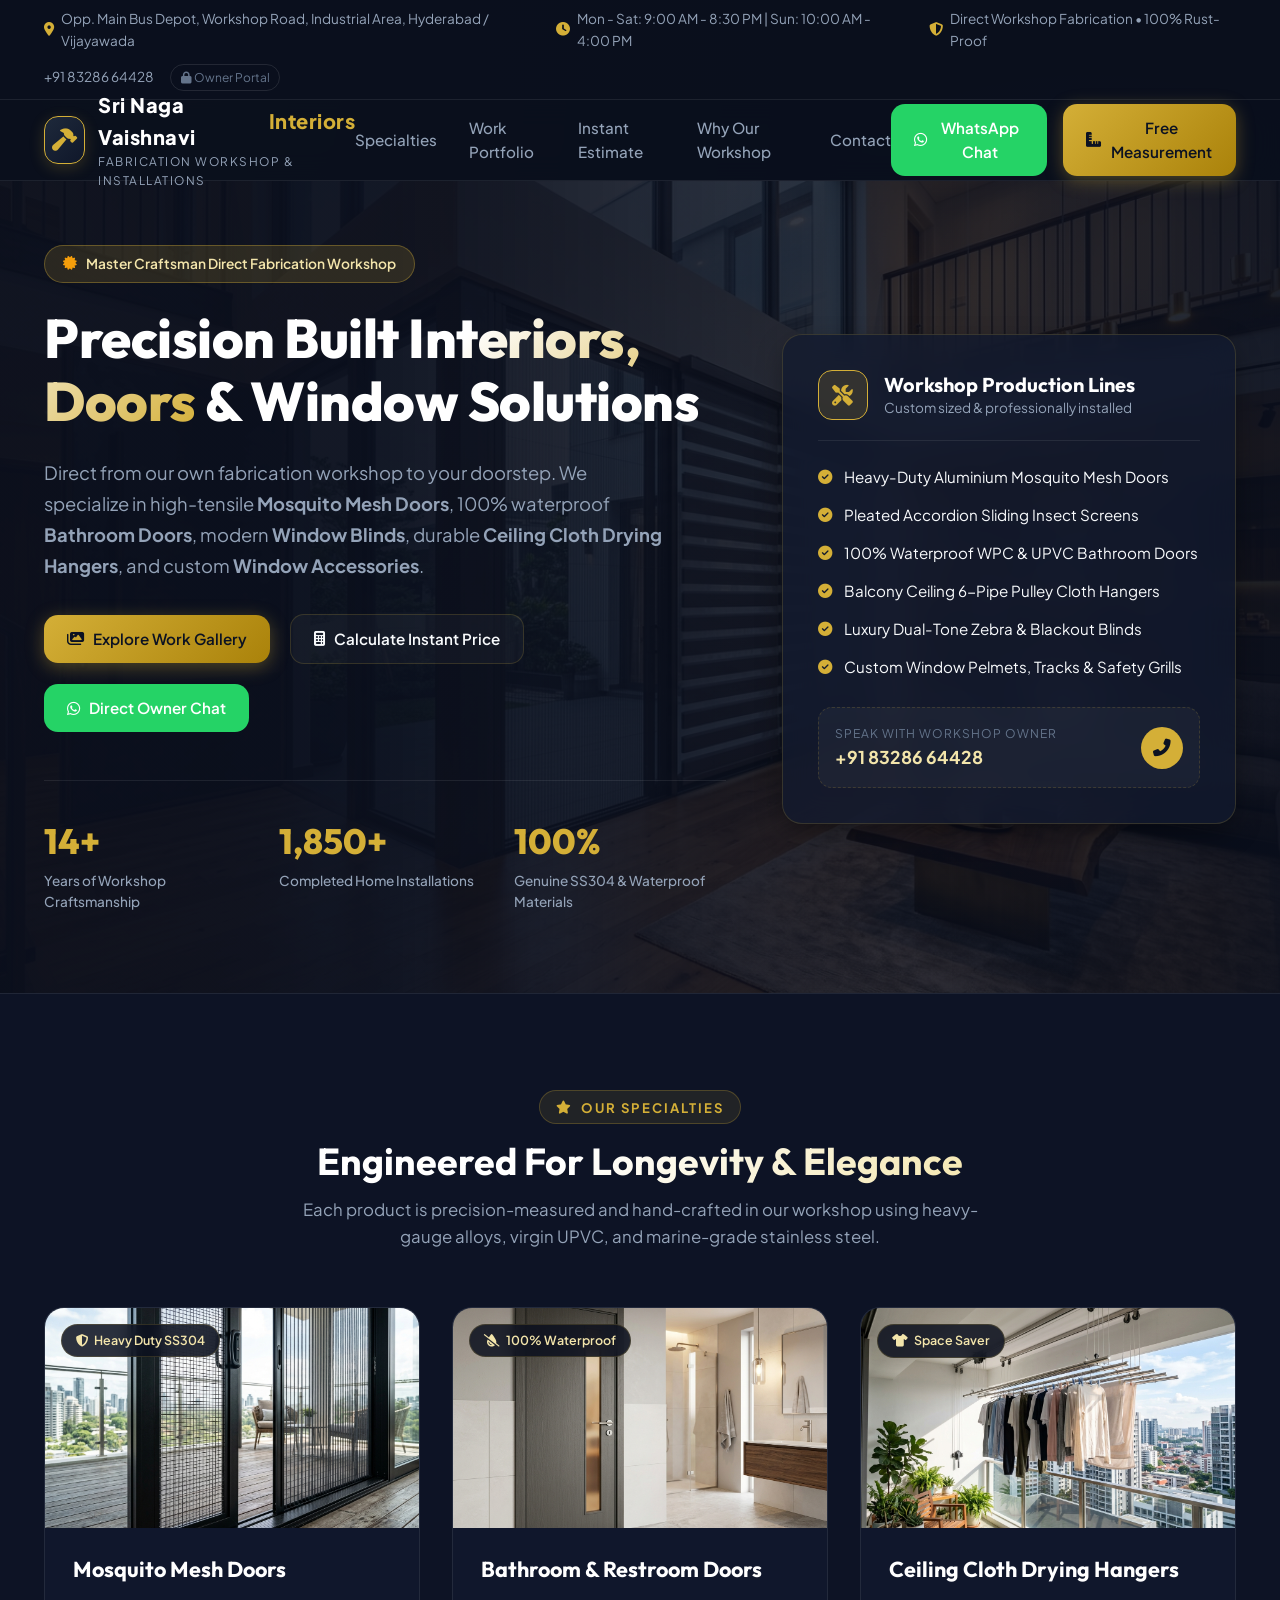
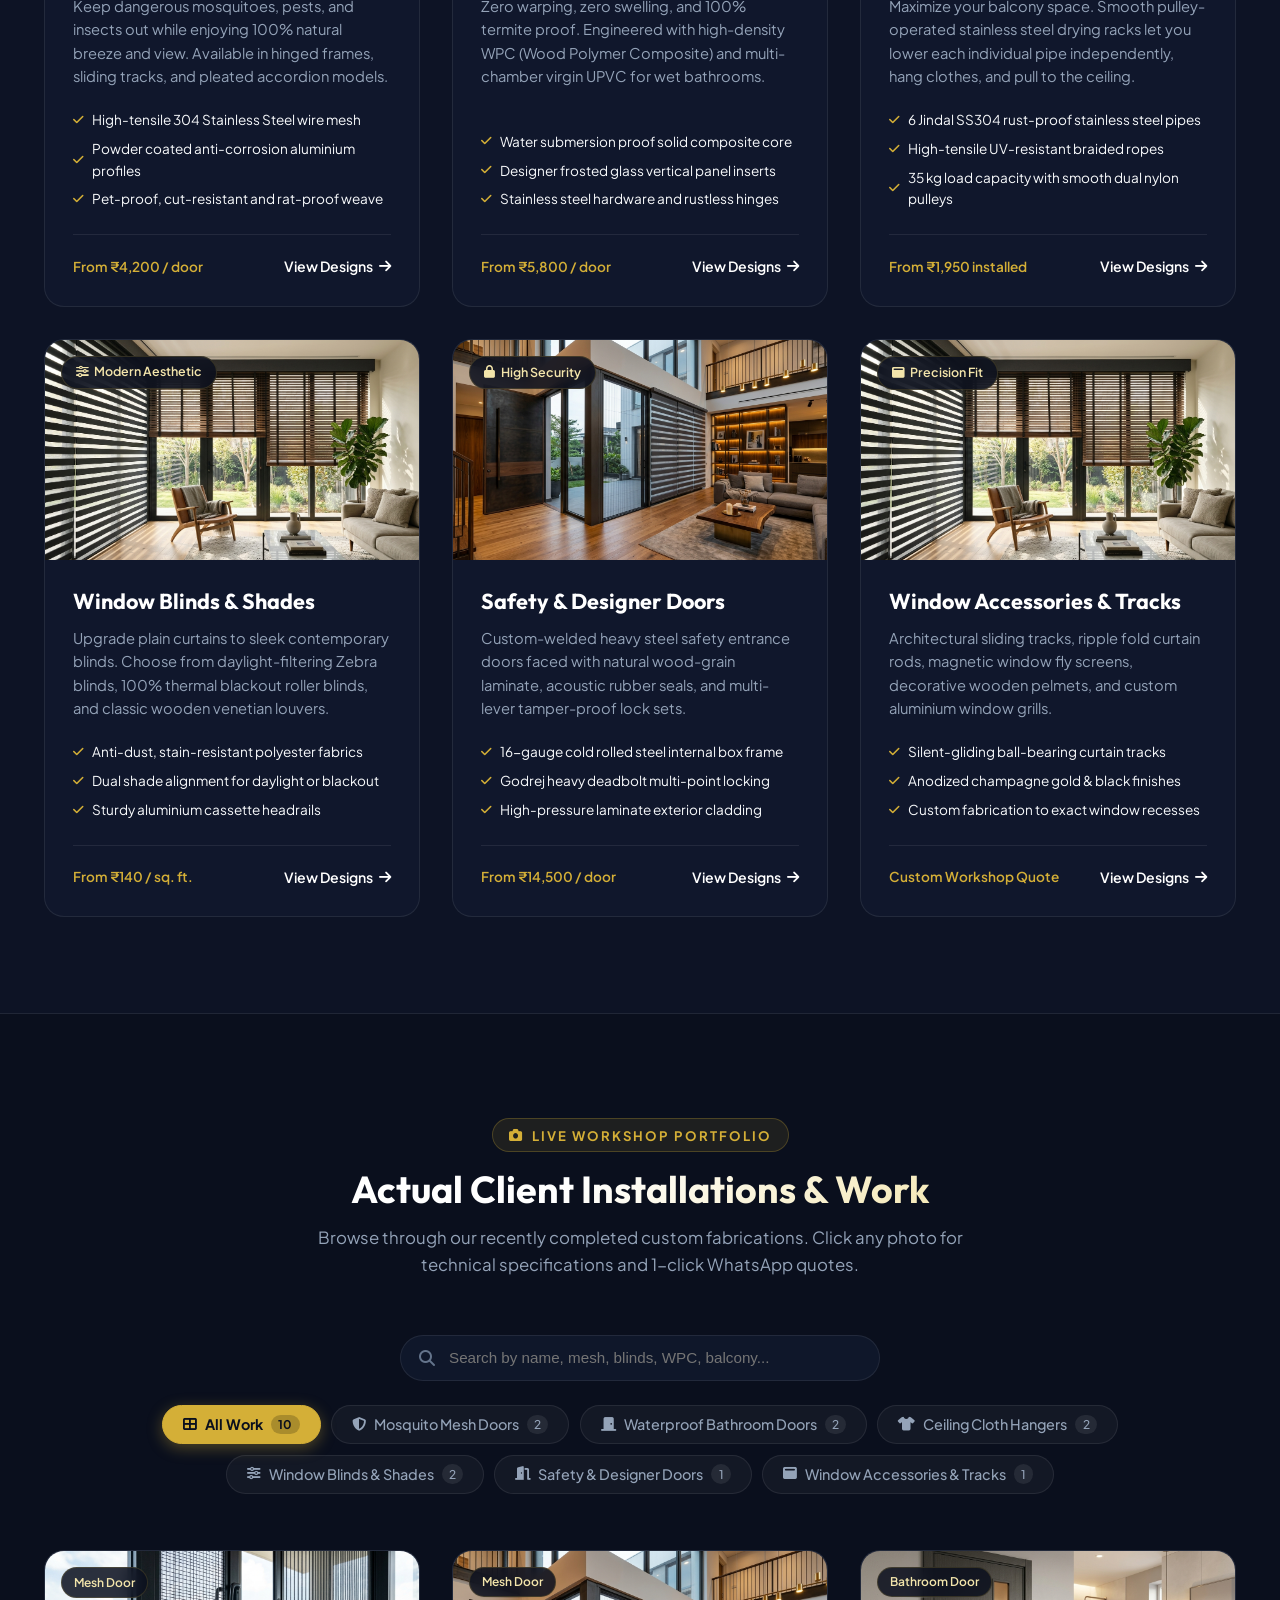
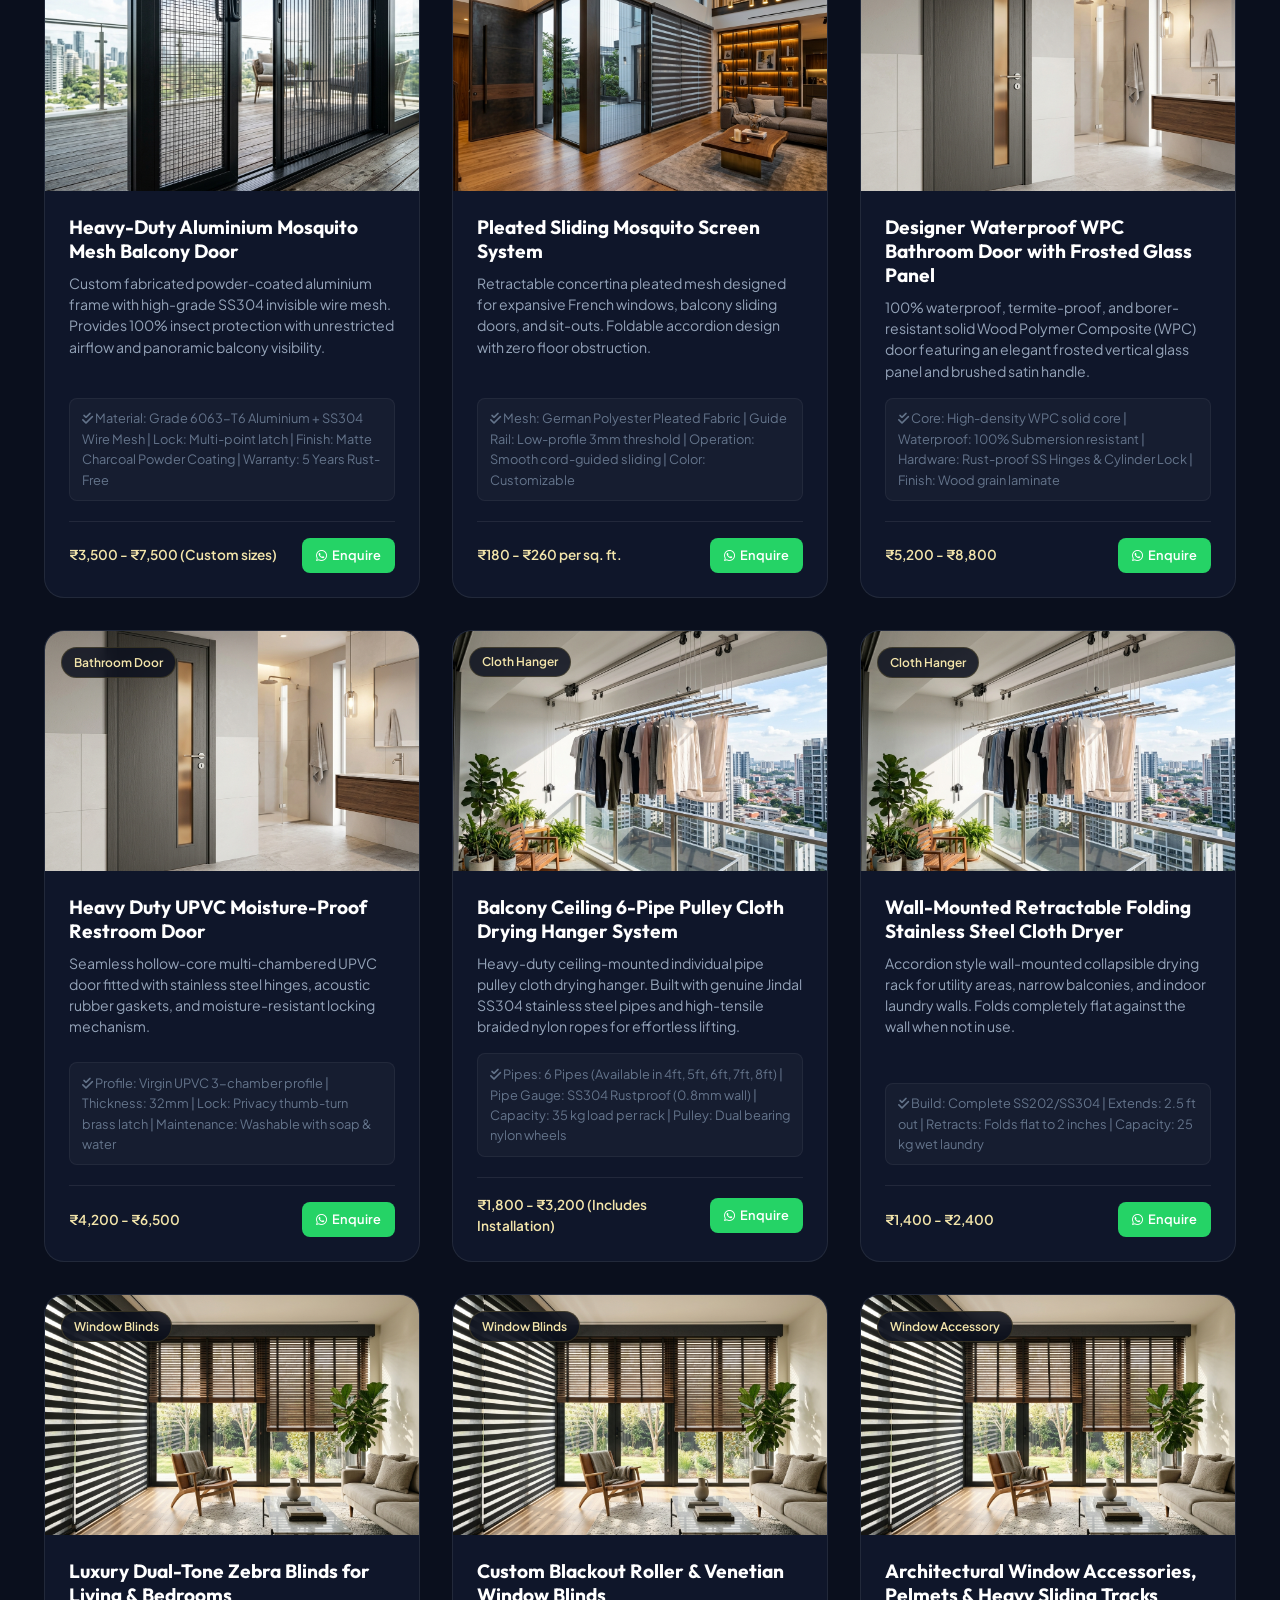
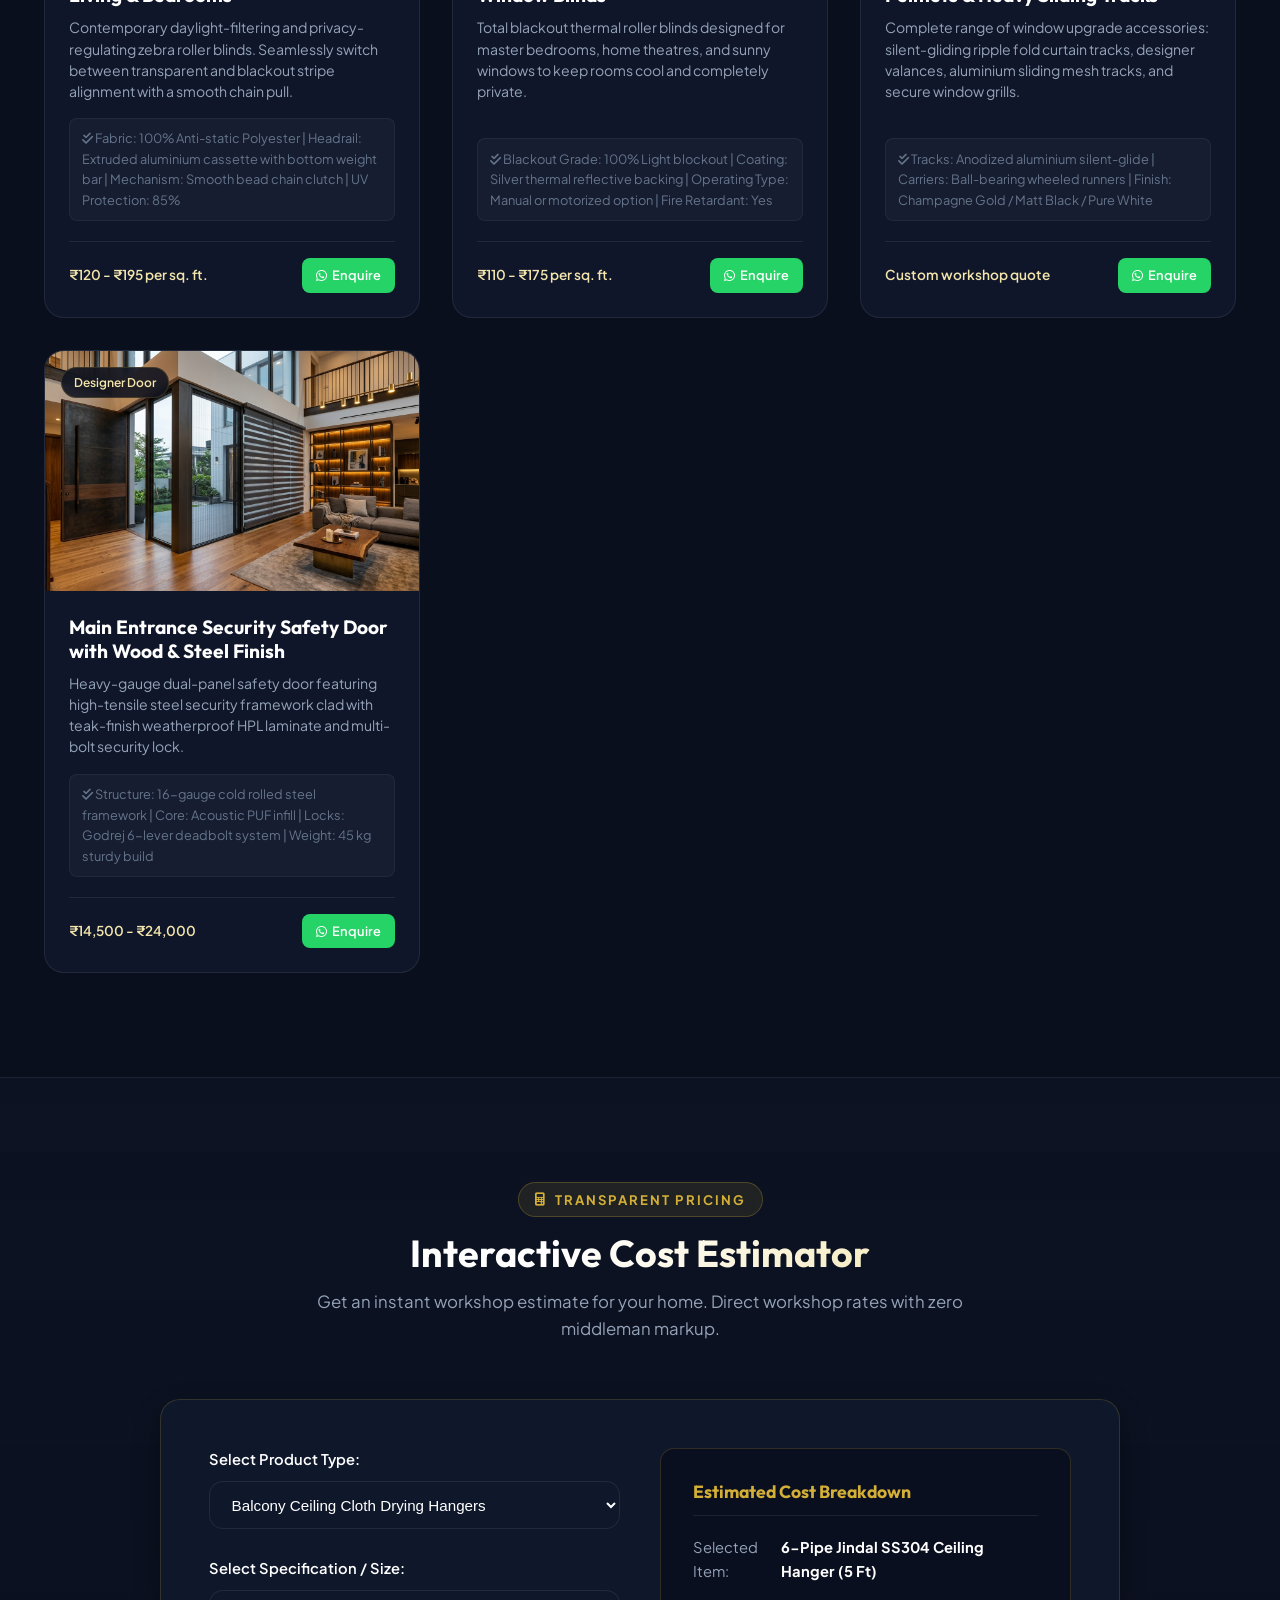
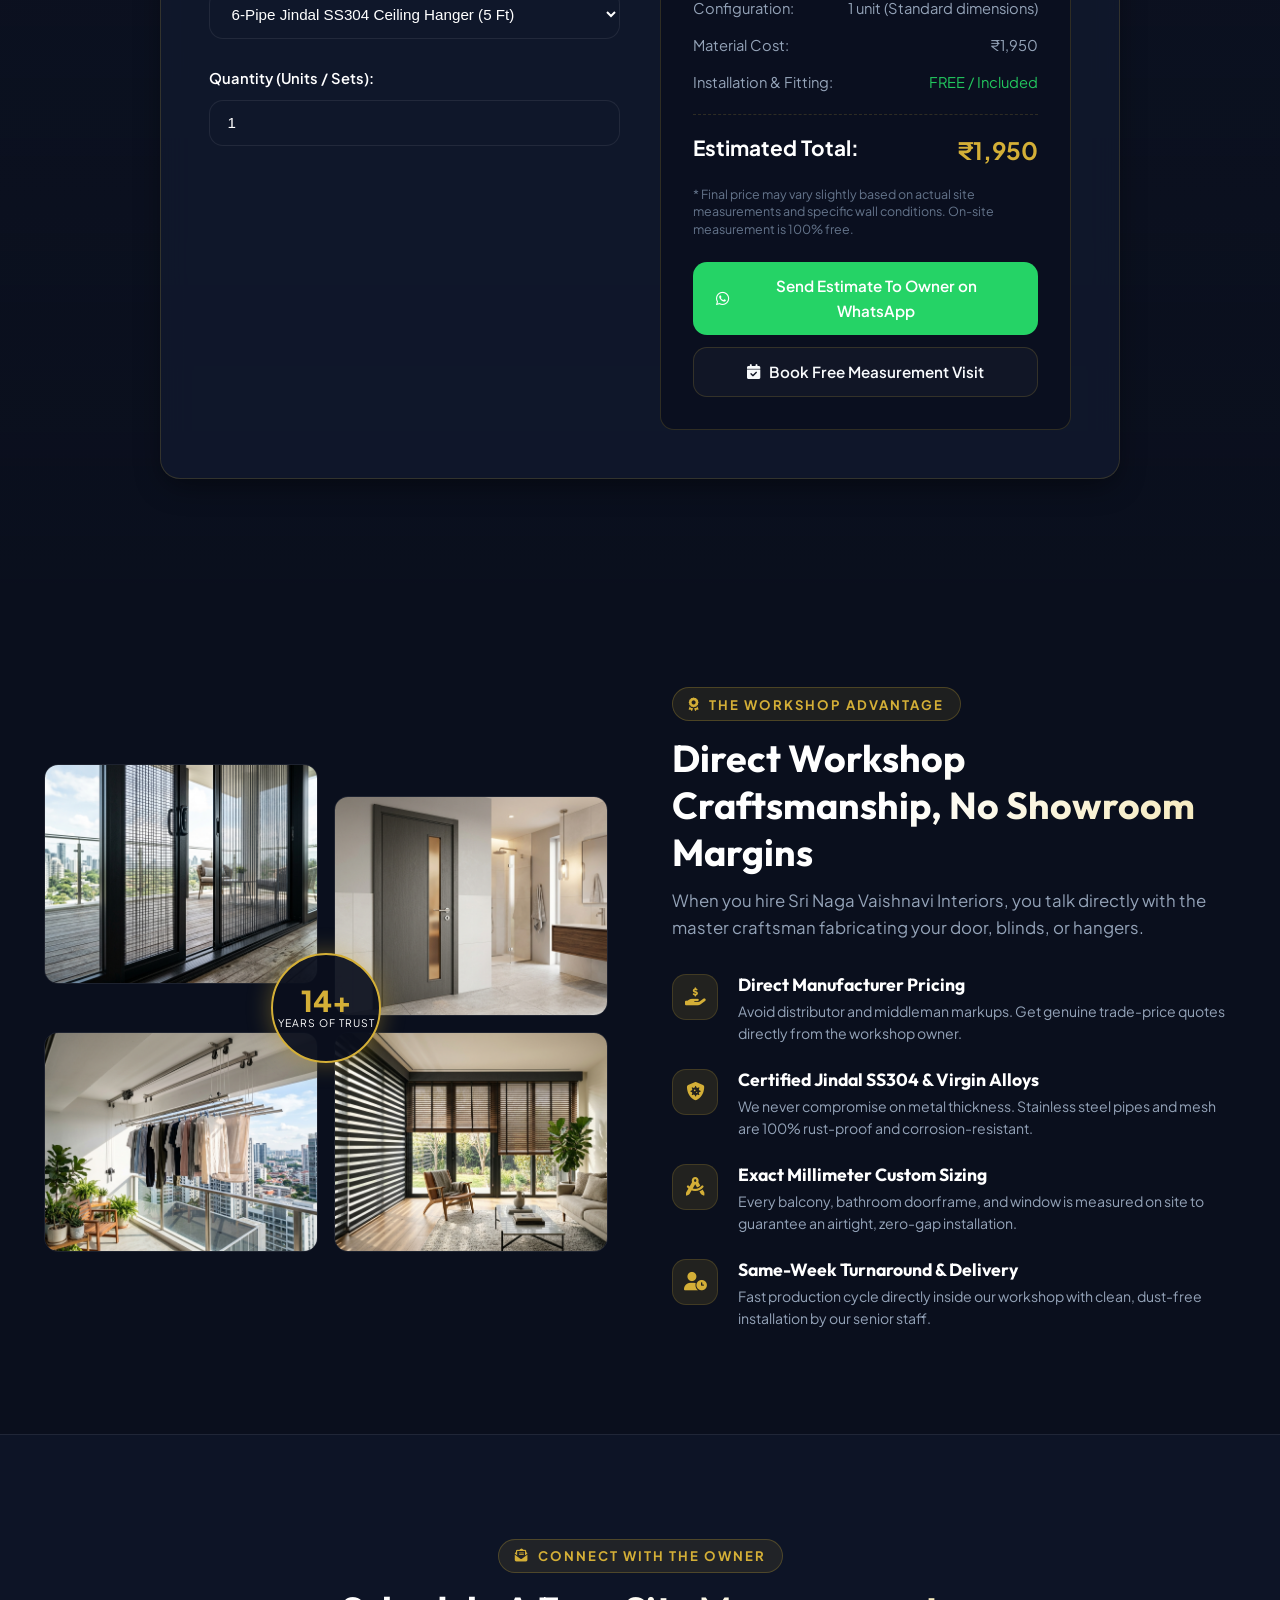
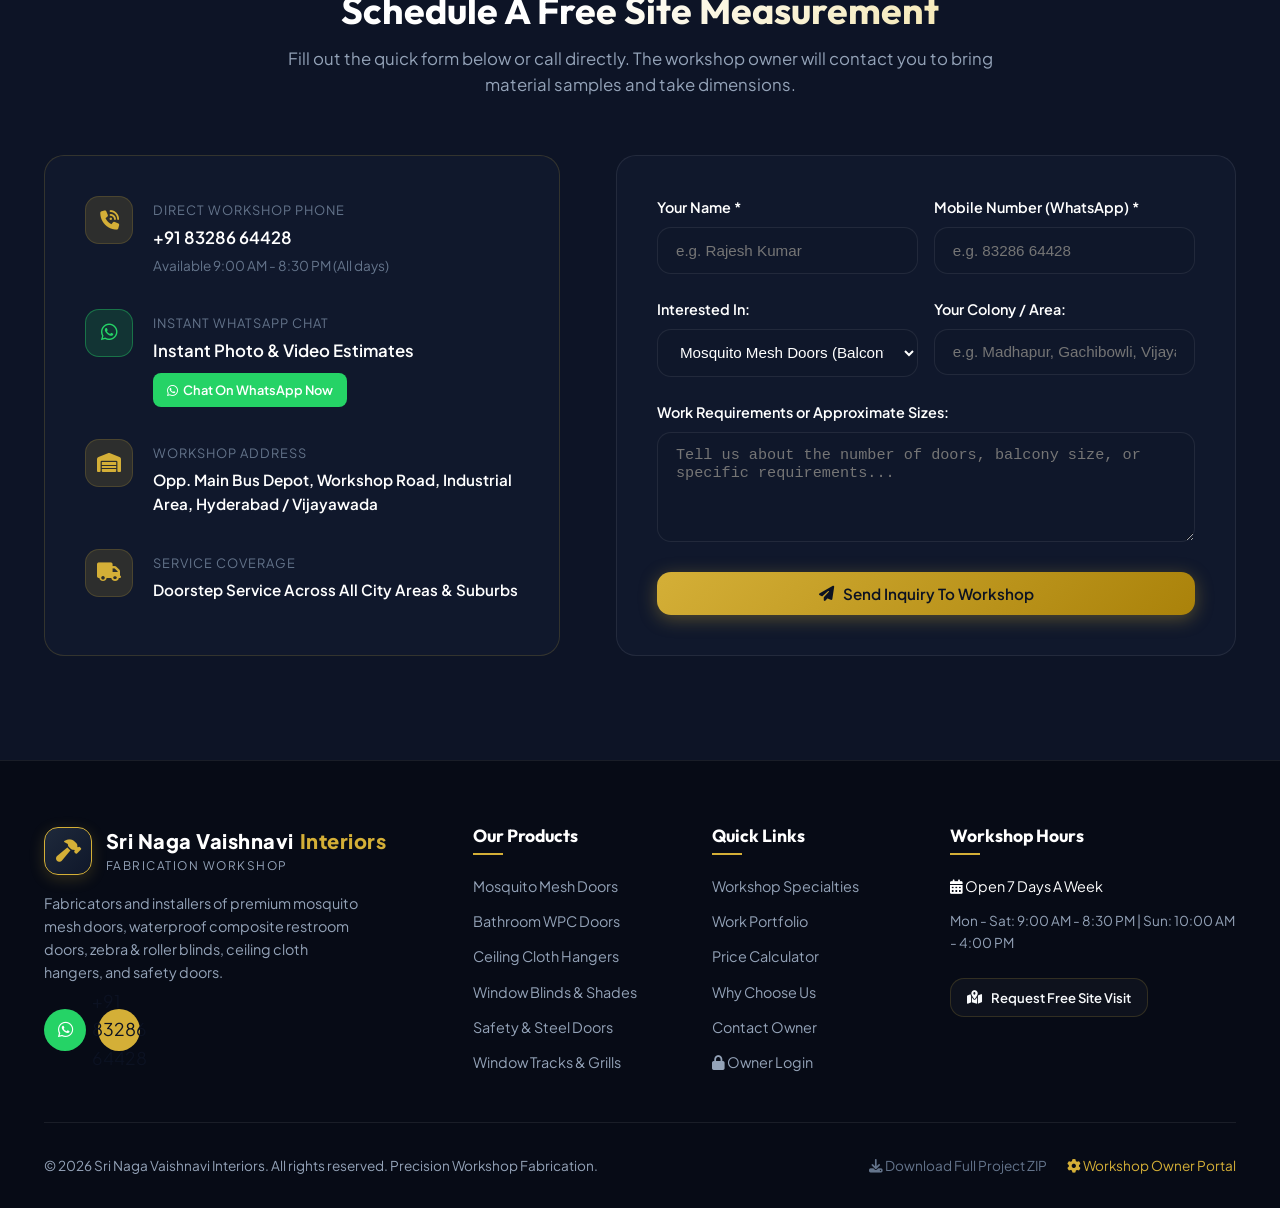
==== index.html @ 580da641 "Fix GitHub Pages: Add root index.html, relative paths, and offline catalog fallback" ====
<!DOCTYPE html>
<html lang="en">
<head>
  <meta charset="UTF-8">
  <meta name="viewport" content="width=device-width, initial-scale=1.0">
  <title>Sri Naga Vaishnavi Interiors | Custom Mesh Doors, Bathroom Doors, Blinds & Cloth Hangers</title>
  <meta name="description" content="Sri Naga Vaishnavi Interiors - Master workshop manufacturer and installer of high-durability mosquito mesh doors, waterproof bathroom doors, window blinds, ceiling cloth drying hangers, and safety doors. Direct workshop pricing with free measurement.">
  <meta name="keywords" content="Sri Naga Vaishnavi Interiors, mesh doors, mosquito net doors, bathroom doors, PVC doors, WPC doors, ceiling cloth drying hangers, zebra blinds, window blinds, safety doors, window accessories">
  
  <!-- Google Fonts: Plus Jakarta Sans & Outfit -->
  <link rel="preconnect" href="https://fonts.googleapis.com">
  <link rel="preconnect" href="https://fonts.gstatic.com" crossorigin>
  <link href="https://fonts.googleapis.com/css2?family=Outfit:wght@400;500;600;700;800&family=Plus+Jakarta+Sans:wght@300;400;500;600;700;800&display=swap" rel="stylesheet">
  
  <!-- FontAwesome Icons -->
  <link rel="stylesheet" href="https://cdnjs.cloudflare.com/ajax/libs/font-awesome/6.4.0/css/all.min.css">
  
  <!-- Custom Design System Stylesheet -->
  <link rel="stylesheet" href="css/styles.css">
</head>
<body>

  <!-- Top Announcement Bar -->
  <div class="top-bar">
    <div class="container top-bar-inner">
      <div class="top-bar-info">
        <div class="top-bar-item">
          <i class="fas fa-map-marker-alt"></i>
          <span class="js-address">Workshop Road, Hyderabad / Vijayawada</span>
        </div>
        <div class="top-bar-item">
          <i class="fas fa-clock"></i>
          <span class="js-working-hours">Mon - Sat: 9:00 AM - 8:30 PM</span>
        </div>
        <div class="top-bar-item">
          <i class="fas fa-shield-alt"></i>
          <span>Direct Workshop Fabrication • 100% Rust-Proof</span>
        </div>
      </div>
      <div class="top-bar-actions">
        <a href="tel:+918328664428" class="top-bar-item js-phone-primary">
          <i class="fas fa-phone-alt"></i> +91 83286 64428
        </a>
        <a href="#" class="admin-pill-link js-open-admin" title="Owner Management Studio">
          <i class="fas fa-lock"></i> Owner Portal
        </a>
      </div>
    </div>
  </div>

  <!-- Main Navigation Header -->
  <header class="site-header">
    <div class="container nav-container">
      <a href="#" class="brand-logo">
        <div class="logo-badge">
          <i class="fas fa-hammer"></i>
        </div>
        <div class="brand-text">
          <span class="brand-name">Sri Naga Vaishnavi <span>Interiors</span></span>
          <span class="brand-tagline">Fabrication Workshop &amp; Installations</span>
        </div>
      </a>

      <nav class="nav-links" id="navLinks">
        <a href="#specialties" class="nav-link">Specialties</a>
        <a href="#gallery" class="nav-link">Work Portfolio</a>
        <a href="#estimator" class="nav-link">Instant Estimate</a>
        <a href="#craftsmanship" class="nav-link">Why Our Workshop</a>
        <a href="#contact" class="nav-link">Contact</a>
      </nav>

      <div class="nav-cta">
        <a href="#" class="btn btn-whatsapp js-whatsapp-link" target="_blank">
          <i class="fab fa-whatsapp"></i> WhatsApp Chat
        </a>
        <a href="#contact" class="btn btn-primary">
          <i class="fas fa-ruler-combined"></i> Free Measurement
        </a>
        <button class="mobile-menu-btn" id="mobileMenuBtn" aria-label="Toggle menu">
          <i class="fas fa-bars"></i>
        </button>
      </div>
    </div>
  </header>

  <!-- Hero Section -->
  <section class="hero-section">
    <div class="hero-bg"></div>
    <div class="container">
      <div class="hero-grid">
        <div class="hero-content">
          <div class="hero-badge">
            <i class="fas fa-certificate"></i>
            <span>Master Craftsman Direct Fabrication Workshop</span>
          </div>
          <h1 class="hero-title">
            Precision Built <span class="highlight">Interiors, Doors</span> &amp; Window Solutions
          </h1>
          <p class="hero-desc">
            Direct from our own fabrication workshop to your doorstep. We specialize in high-tensile <strong>Mosquito Mesh Doors</strong>, 100% waterproof <strong>Bathroom Doors</strong>, modern <strong>Window Blinds</strong>, durable <strong>Ceiling Cloth Drying Hangers</strong>, and custom <strong>Window Accessories</strong>.
          </p>
          <div class="hero-actions">
            <a href="#gallery" class="btn btn-primary">
              <i class="fas fa-images"></i> Explore Work Gallery
            </a>
            <a href="#estimator" class="btn btn-outline">
              <i class="fas fa-calculator"></i> Calculate Instant Price
            </a>
            <a href="#" class="btn btn-whatsapp js-whatsapp-link" target="_blank">
              <i class="fab fa-whatsapp"></i> Direct Owner Chat
            </a>
          </div>

          <div class="hero-stats">
            <div class="stat-item">
              <span class="stat-number">14+</span>
              <span class="stat-label">Years of Workshop Craftsmanship</span>
            </div>
            <div class="stat-item">
              <span class="stat-number">1,850+</span>
              <span class="stat-label">Completed Home Installations</span>
            </div>
            <div class="stat-item">
              <span class="stat-number">100%</span>
              <span class="stat-label">Genuine SS304 &amp; Waterproof Materials</span>
            </div>
          </div>
        </div>

        <div class="hero-card">
          <div class="hero-card-header">
            <div class="hero-card-icon">
              <i class="fas fa-tools"></i>
            </div>
            <div>
              <h3 class="hero-card-title">Workshop Production Lines</h3>
              <p class="hero-card-subtitle">Custom sized &amp; professionally installed</p>
            </div>
          </div>
          <ul class="hero-services-list">
            <li><i class="fas fa-check-circle"></i> Heavy-Duty Aluminium Mosquito Mesh Doors</li>
            <li><i class="fas fa-check-circle"></i> Pleated Accordion Sliding Insect Screens</li>
            <li><i class="fas fa-check-circle"></i> 100% Waterproof WPC &amp; UPVC Bathroom Doors</li>
            <li><i class="fas fa-check-circle"></i> Balcony Ceiling 6-Pipe Pulley Cloth Hangers</li>
            <li><i class="fas fa-check-circle"></i> Luxury Dual-Tone Zebra &amp; Blackout Blinds</li>
            <li><i class="fas fa-check-circle"></i> Custom Window Pelmets, Tracks &amp; Safety Grills</li>
          </ul>
          <div class="hero-quick-call">
            <div class="hero-call-info">
              <span class="hero-call-label">Speak With Workshop Owner</span>
              <span class="hero-call-number js-phone-primary">+91 83286 64428</span>
            </div>
            <a href="tel:+918328664428" class="hero-call-btn" title="Call Now">
              <i class="fas fa-phone-alt"></i>
            </a>
          </div>
        </div>
      </div>
    </div>
  </section>

  <!-- Core Workshop Offerings Overview -->
  <section class="offerings-section" id="specialties">
    <div class="container">
      <div class="section-header">
        <span class="section-tag"><i class="fas fa-star"></i> Our Specialties</span>
        <h2 class="section-title">Engineered For Longevity &amp; Elegance</h2>
        <p class="section-subtitle">Each product is precision-measured and hand-crafted in our workshop using heavy-gauge alloys, virgin UPVC, and marine-grade stainless steel.</p>
      </div>

      <div class="offerings-grid">
        <!-- 1. Mosquito Mesh Doors -->
        <div class="offering-card">
          <div class="offering-img-wrap">
            <span class="offering-badge"><i class="fas fa-shield-alt"></i> Heavy Duty SS304</span>
            <img src="assets/images/mesh_door.jpg" alt="Mosquito Mesh Doors" loading="lazy">
          </div>
          <div class="offering-content">
            <h3 class="offering-title">Mosquito Mesh Doors</h3>
            <p class="offering-desc">Keep dangerous mosquitoes, pests, and insects out while enjoying 100% natural breeze and view. Available in hinged frames, sliding tracks, and pleated accordion models.</p>
            <ul class="offering-features">
              <li><i class="fas fa-check"></i> High-tensile 304 Stainless Steel wire mesh</li>
              <li><i class="fas fa-check"></i> Powder coated anti-corrosion aluminium profiles</li>
              <li><i class="fas fa-check"></i> Pet-proof, cut-resistant and rat-proof weave</li>
            </ul>
            <div class="offering-footer">
              <span class="offering-price-tag">From ₹4,200 / door</span>
              <a href="#gallery" class="offering-cta-link" onclick="setGalleryFilter('mesh_doors')">View Designs <i class="fas fa-arrow-right"></i></a>
            </div>
          </div>
        </div>

        <!-- 2. Waterproof Bathroom Doors -->
        <div class="offering-card">
          <div class="offering-img-wrap">
            <span class="offering-badge"><i class="fas fa-tint-slash"></i> 100% Waterproof</span>
            <img src="assets/images/bathroom_door.jpg" alt="Waterproof Bathroom Doors" loading="lazy">
          </div>
          <div class="offering-content">
            <h3 class="offering-title">Bathroom &amp; Restroom Doors</h3>
            <p class="offering-desc">Zero warping, zero swelling, and 100% termite proof. Engineered with high-density WPC (Wood Polymer Composite) and multi-chamber virgin UPVC for wet bathrooms.</p>
            <ul class="offering-features">
              <li><i class="fas fa-check"></i> Water submersion proof solid composite core</li>
              <li><i class="fas fa-check"></i> Designer frosted glass vertical panel inserts</li>
              <li><i class="fas fa-check"></i> Stainless steel hardware and rustless hinges</li>
            </ul>
            <div class="offering-footer">
              <span class="offering-price-tag">From ₹5,800 / door</span>
              <a href="#gallery" class="offering-cta-link" onclick="setGalleryFilter('bathroom_doors')">View Designs <i class="fas fa-arrow-right"></i></a>
            </div>
          </div>
        </div>

        <!-- 3. Ceiling Cloth Drying Hangers -->
        <div class="offering-card">
          <div class="offering-img-wrap">
            <span class="offering-badge"><i class="fas fa-tshirt"></i> Space Saver</span>
            <img src="assets/images/cloth_hanger.jpg" alt="Ceiling Cloth Drying Hangers" loading="lazy">
          </div>
          <div class="offering-content">
            <h3 class="offering-title">Ceiling Cloth Drying Hangers</h3>
            <p class="offering-desc">Maximize your balcony space. Smooth pulley-operated stainless steel drying racks let you lower each individual pipe independently, hang clothes, and pull to the ceiling.</p>
            <ul class="offering-features">
              <li><i class="fas fa-check"></i> 6 Jindal SS304 rust-proof stainless steel pipes</li>
              <li><i class="fas fa-check"></i> High-tensile UV-resistant braided ropes</li>
              <li><i class="fas fa-check"></i> 35 kg load capacity with smooth dual nylon pulleys</li>
            </ul>
            <div class="offering-footer">
              <span class="offering-price-tag">From ₹1,950 installed</span>
              <a href="#gallery" class="offering-cta-link" onclick="setGalleryFilter('cloth_hangers')">View Designs <i class="fas fa-arrow-right"></i></a>
            </div>
          </div>
        </div>

        <!-- 4. Window Blinds & Sunshades -->
        <div class="offering-card">
          <div class="offering-img-wrap">
            <span class="offering-badge"><i class="fas fa-sliders-h"></i> Modern Aesthetic</span>
            <img src="assets/images/blinds.jpg" alt="Window Blinds" loading="lazy">
          </div>
          <div class="offering-content">
            <h3 class="offering-title">Window Blinds &amp; Shades</h3>
            <p class="offering-desc">Upgrade plain curtains to sleek contemporary blinds. Choose from daylight-filtering Zebra blinds, 100% thermal blackout roller blinds, and classic wooden venetian louvers.</p>
            <ul class="offering-features">
              <li><i class="fas fa-check"></i> Anti-dust, stain-resistant polyester fabrics</li>
              <li><i class="fas fa-check"></i> Dual shade alignment for daylight or blackout</li>
              <li><i class="fas fa-check"></i> Sturdy aluminium cassette headrails</li>
            </ul>
            <div class="offering-footer">
              <span class="offering-price-tag">From ₹140 / sq. ft.</span>
              <a href="#gallery" class="offering-cta-link" onclick="setGalleryFilter('blinds')">View Designs <i class="fas fa-arrow-right"></i></a>
            </div>
          </div>
        </div>

        <!-- 5. Main Safety & Designer Doors -->
        <div class="offering-card">
          <div class="offering-img-wrap">
            <span class="offering-badge"><i class="fas fa-lock"></i> High Security</span>
            <img src="assets/images/hero.jpg" alt="Safety Designer Doors" loading="lazy">
          </div>
          <div class="offering-content">
            <h3 class="offering-title">Safety &amp; Designer Doors</h3>
            <p class="offering-desc">Custom-welded heavy steel safety entrance doors faced with natural wood-grain laminate, acoustic rubber seals, and multi-lever tamper-proof lock sets.</p>
            <ul class="offering-features">
              <li><i class="fas fa-check"></i> 16-gauge cold rolled steel internal box frame</li>
              <li><i class="fas fa-check"></i> Godrej heavy deadbolt multi-point locking</li>
              <li><i class="fas fa-check"></i> High-pressure laminate exterior cladding</li>
            </ul>
            <div class="offering-footer">
              <span class="offering-price-tag">From ₹14,500 / door</span>
              <a href="#gallery" class="offering-cta-link" onclick="setGalleryFilter('designer_doors')">View Designs <i class="fas fa-arrow-right"></i></a>
            </div>
          </div>
        </div>

        <!-- 6. Window Accessories & Custom Tracks -->
        <div class="offering-card">
          <div class="offering-img-wrap">
            <span class="offering-badge"><i class="fas fa-window-maximize"></i> Precision Fit</span>
            <img src="assets/images/blinds.jpg" alt="Window Accessories" loading="lazy">
          </div>
          <div class="offering-content">
            <h3 class="offering-title">Window Accessories &amp; Tracks</h3>
            <p class="offering-desc">Architectural sliding tracks, ripple fold curtain rods, magnetic window fly screens, decorative wooden pelmets, and custom aluminium window grills.</p>
            <ul class="offering-features">
              <li><i class="fas fa-check"></i> Silent-gliding ball-bearing curtain tracks</li>
              <li><i class="fas fa-check"></i> Anodized champagne gold &amp; black finishes</li>
              <li><i class="fas fa-check"></i> Custom fabrication to exact window recesses</li>
            </ul>
            <div class="offering-footer">
              <span class="offering-price-tag">Custom Workshop Quote</span>
              <a href="#gallery" class="offering-cta-link" onclick="setGalleryFilter('window_accessories')">View Designs <i class="fas fa-arrow-right"></i></a>
            </div>
          </div>
        </div>
      </div>
    </div>
  </section>

  <!-- Live Public Work Showcase Gallery -->
  <section class="gallery-section" id="gallery">
    <div class="container">
      <div class="section-header">
        <span class="section-tag"><i class="fas fa-camera"></i> Live Workshop Portfolio</span>
        <h2 class="section-title">Actual Client Installations &amp; Work</h2>
        <p class="section-subtitle">Browse through our recently completed custom fabrications. Click any photo for technical specifications and 1-click WhatsApp quotes.</p>
      </div>

      <!-- Gallery Controls: Search & Category Pills -->
      <div class="gallery-controls">
        <div class="gallery-search-wrap">
          <i class="fas fa-search gallery-search-icon"></i>
          <input type="text" id="gallerySearch" class="gallery-search-input" placeholder="Search by name, mesh, blinds, WPC, balcony...">
        </div>

        <div class="category-pills" id="categoryPills">
          <!-- Populated by JavaScript -->
        </div>
      </div>

      <!-- Portfolio Items Grid -->
      <div class="portfolio-grid" id="portfolioGrid">
        <!-- Loaded dynamically from Backend SQLite -->
      </div>
    </div>
  </section>

  <!-- Interactive Instant Quotation Calculator -->
  <section class="estimator-section" id="estimator">
    <div class="container">
      <div class="section-header">
        <span class="section-tag"><i class="fas fa-calculator"></i> Transparent Pricing</span>
        <h2 class="section-title">Interactive Cost Estimator</h2>
        <p class="section-subtitle">Get an instant workshop estimate for your home. Direct workshop rates with zero middleman markup.</p>
      </div>

      <div class="estimator-card">
        <div class="calc-grid">
          <div class="calc-inputs-pane">
            <div class="calc-group">
              <label class="calc-label" for="calcService">Select Product Type:</label>
              <select id="calcService" class="calc-select">
                <option value="mesh_door">Mosquito Mesh Balcony Doors</option>
                <option value="bathroom_door">Waterproof Bathroom Doors</option>
                <option value="cloth_hanger" selected>Balcony Ceiling Cloth Drying Hangers</option>
                <option value="blinds">Window Blinds (Zebra / Roller)</option>
                <option value="designer_doors">Safety &amp; Main Designer Doors</option>
              </select>
            </div>

            <div class="calc-group">
              <label class="calc-label" for="calcVariant">Select Specification / Size:</label>
              <select id="calcVariant" class="calc-select">
                <!-- Dynamically populated -->
              </select>
            </div>

            <div class="calc-group calc-row-2" id="calcDimensionRow" style="display: none;">
              <div>
                <label class="calc-label" for="calcWidth">Width (Feet):</label>
                <input type="number" id="calcWidth" class="calc-input" value="4" min="1" max="20" step="0.5">
              </div>
              <div>
                <label class="calc-label" for="calcHeight">Height (Feet):</label>
                <input type="number" id="calcHeight" class="calc-input" value="5" min="1" max="20" step="0.5">
              </div>
            </div>

            <div class="calc-group">
              <label class="calc-label" for="calcQty">Quantity (Units / Sets):</label>
              <input type="number" id="calcQty" class="calc-input" value="1" min="1" max="50">
            </div>
          </div>

          <div class="calc-results-box">
            <div>
              <h3 class="estimate-breakdown-title">Estimated Cost Breakdown</h3>
              <div class="estimate-row">
                <span>Selected Item:</span>
                <strong id="estProduct" style="color:#ffffff;">-</strong>
              </div>
              <div class="estimate-row">
                <span>Configuration:</span>
                <span id="estSpecs">-</span>
              </div>
              <div class="estimate-row">
                <span>Material Cost:</span>
                <span id="estSubtotal">₹0</span>
              </div>
              <div class="estimate-row">
                <span>Installation &amp; Fitting:</span>
                <span id="estInstallation" style="color:var(--accent-green);">FREE / Included</span>
              </div>
              <div class="estimate-row total">
                <span>Estimated Total:</span>
                <span class="estimate-total-price" id="estTotal">₹0</span>
              </div>
              <p class="estimate-note">* Final price may vary slightly based on actual site measurements and specific wall conditions. On-site measurement is 100% free.</p>
            </div>

            <div>
              <a href="#" id="calcWhatsAppBtn" target="_blank" class="btn btn-whatsapp" style="width: 100%; margin-bottom: 0.75rem;">
                <i class="fab fa-whatsapp"></i> Send Estimate To Owner on WhatsApp
              </a>
              <a href="#contact" class="btn btn-outline" style="width: 100%;">
                <i class="fas fa-calendar-check"></i> Book Free Measurement Visit
              </a>
            </div>
          </div>
        </div>
      </div>
    </div>
  </section>

  <!-- Why Our Workshop / Craftsmanship Section -->
  <section class="craft-section" id="craftsmanship">
    <div class="container">
      <div class="craft-grid">
        <div class="craft-image-grid">
          <div class="craft-img-box">
            <img src="assets/images/mesh_door.jpg" alt="Mesh Door Craft" loading="lazy">
          </div>
          <div class="craft-img-box">
            <img src="assets/images/bathroom_door.jpg" alt="Bathroom Door Craft" loading="lazy">
          </div>
          <div class="craft-img-box">
            <img src="assets/images/cloth_hanger.jpg" alt="Cloth Hanger Craft" loading="lazy">
          </div>
          <div class="craft-img-box">
            <img src="assets/images/blinds.jpg" alt="Blinds Craft" loading="lazy">
          </div>
          <div class="craft-experience-badge">
            <span class="craft-exp-years">14+</span>
            <span class="craft-exp-text">Years of Trust</span>
          </div>
        </div>

        <div class="craft-content">
          <span class="section-tag"><i class="fas fa-award"></i> The Workshop Advantage</span>
          <h2 class="section-title">Direct Workshop Craftsmanship, No Showroom Margins</h2>
          <p class="section-subtitle">When you hire Sri Naga Vaishnavi Interiors, you talk directly with the master craftsman fabricating your door, blinds, or hangers.</p>

          <div class="craft-points">
            <div class="craft-point">
              <div class="craft-point-icon"><i class="fas fa-hand-holding-usd"></i></div>
              <div>
                <h4 class="craft-point-title">Direct Manufacturer Pricing</h4>
                <p class="craft-point-desc">Avoid distributor and middleman markups. Get genuine trade-price quotes directly from the workshop owner.</p>
              </div>
            </div>

            <div class="craft-point">
              <div class="craft-point-icon"><i class="fas fa-shield-virus"></i></div>
              <div>
                <h4 class="craft-point-title">Certified Jindal SS304 &amp; Virgin Alloys</h4>
                <p class="craft-point-desc">We never compromise on metal thickness. Stainless steel pipes and mesh are 100% rust-proof and corrosion-resistant.</p>
              </div>
            </div>

            <div class="craft-point">
              <div class="craft-point-icon"><i class="fas fa-drafting-compass"></i></div>
              <div>
                <h4 class="craft-point-title">Exact Millimeter Custom Sizing</h4>
                <p class="craft-point-desc">Every balcony, bathroom doorframe, and window is measured on site to guarantee an airtight, zero-gap installation.</p>
              </div>
            </div>

            <div class="craft-point">
              <div class="craft-point-icon"><i class="fas fa-user-clock"></i></div>
              <div>
                <h4 class="craft-point-title">Same-Week Turnaround &amp; Delivery</h4>
                <p class="craft-point-desc">Fast production cycle directly inside our workshop with clean, dust-free installation by our senior staff.</p>
              </div>
            </div>
          </div>
        </div>
      </div>
    </div>
  </section>

  <!-- Contact Section & Customer Inquiry Form -->
  <section class="contact-section" id="contact">
    <div class="container">
      <div class="section-header">
        <span class="section-tag"><i class="fas fa-envelope-open-text"></i> Connect With The Owner</span>
        <h2 class="section-title">Schedule A Free Site Measurement</h2>
        <p class="section-subtitle">Fill out the quick form below or call directly. The workshop owner will contact you to bring material samples and take dimensions.</p>
      </div>

      <div class="contact-grid">
        <div class="contact-info-card">
          <div class="contact-method">
            <div class="contact-icon"><i class="fas fa-phone-volume"></i></div>
            <div>
              <span class="contact-label">Direct Workshop Phone</span>
              <div class="contact-value js-phone-primary">+91 83286 64428</div>
              <div style="font-size: 0.85rem; color: var(--text-muted); margin-top: 0.2rem;">Available 9:00 AM - 8:30 PM (All days)</div>
            </div>
          </div>

          <div class="contact-method">
            <div class="contact-icon" style="background: rgba(37, 211, 102, 0.15); border-color: rgba(37, 211, 102, 0.4); color: #25d366;">
              <i class="fab fa-whatsapp"></i>
            </div>
            <div>
              <span class="contact-label">Instant WhatsApp Chat</span>
              <div class="contact-value">Instant Photo &amp; Video Estimates</div>
              <a href="#" class="btn-sm-whatsapp js-whatsapp-link" target="_blank" style="margin-top: 0.5rem; display: inline-flex;">
                <i class="fab fa-whatsapp"></i> Chat On WhatsApp Now
              </a>
            </div>
          </div>

          <div class="contact-method">
            <div class="contact-icon"><i class="fas fa-warehouse"></i></div>
            <div>
              <span class="contact-label">Workshop Address</span>
              <div class="contact-value js-address" style="font-size: 0.95rem;">Workshop Road, Opp. Main Bus Depot, Industrial Estate</div>
            </div>
          </div>

          <div class="contact-method">
            <div class="contact-icon"><i class="fas fa-truck"></i></div>
            <div>
              <span class="contact-label">Service Coverage</span>
              <div class="contact-value" style="font-size: 0.95rem;">Doorstep Service Across All City Areas &amp; Suburbs</div>
            </div>
          </div>
        </div>

        <div class="contact-form-card">
          <form id="contactForm">
            <div class="calc-row-2">
              <div class="form-group">
                <label class="form-label" for="inqName">Your Name *</label>
                <input type="text" id="inqName" class="form-input" placeholder="e.g. Rajesh Kumar" required>
              </div>
              <div class="form-group">
                <label class="form-label" for="inqPhone">Mobile Number (WhatsApp) *</label>
                <input type="tel" id="inqPhone" class="form-input" placeholder="e.g. 83286 64428" required>
              </div>
            </div>

            <div class="calc-row-2">
              <div class="form-group">
                <label class="form-label" for="inqService">Interested In:</label>
                <select id="inqService" class="form-select">
                  <option value="Mosquito Mesh Doors">Mosquito Mesh Doors (Balcony/Main)</option>
                  <option value="Waterproof Bathroom Doors">Waterproof Bathroom / Restroom Doors</option>
                  <option value="Ceiling Cloth Hangers">Ceiling Cloth Drying Hangers</option>
                  <option value="Window Blinds & Shades">Window Blinds &amp; Sunshades</option>
                  <option value="Safety & Designer Doors">Safety Entrance &amp; Designer Doors</option>
                  <option value="Window Accessories">Window Tracks &amp; Accessories</option>
                  <option value="Multiple Products">Multiple Interior Products</option>
                </select>
              </div>
              <div class="form-group">
                <label class="form-label" for="inqAddress">Your Colony / Area:</label>
                <input type="text" id="inqAddress" class="form-input" placeholder="e.g. Madhapur, Gachibowli, Vijayawada...">
              </div>
            </div>

            <div class="form-group">
              <label class="form-label" for="inqMessage">Work Requirements or Approximate Sizes:</label>
              <textarea id="inqMessage" class="form-textarea" placeholder="Tell us about the number of doors, balcony size, or specific requirements..."></textarea>
            </div>

            <div class="form-submit-row">
              <button type="submit" class="btn btn-primary" style="flex-grow: 1;">
                <i class="fas fa-paper-plane"></i> Send Inquiry To Workshop
              </button>
            </div>
          </form>
        </div>
      </div>
    </div>
  </section>

  <!-- Site Footer -->
  <footer class="site-footer">
    <div class="container">
      <div class="footer-grid">
        <div class="footer-brand">
          <div class="brand-logo" style="margin-bottom: 1rem;">
            <div class="logo-badge"><i class="fas fa-hammer"></i></div>
            <div class="brand-text">
              <span class="brand-name">Sri Naga Vaishnavi <span>Interiors</span></span>
              <span class="brand-tagline">Fabrication Workshop</span>
            </div>
          </div>
          <p>Fabricators and installers of premium mosquito mesh doors, waterproof composite restroom doors, zebra &amp; roller blinds, ceiling cloth hangers, and safety doors.</p>
          <div style="display: flex; gap: 0.75rem;">
            <a href="#" class="hero-call-btn js-whatsapp-link" target="_blank" style="background:#25d366; color:#ffffff;"><i class="fab fa-whatsapp"></i></a>
            <a href="tel:+918328664428" class="hero-call-btn js-phone-primary"><i class="fas fa-phone-alt"></i></a>
          </div>
        </div>

        <div>
          <h4 class="footer-col-title">Our Products</h4>
          <ul class="footer-links">
            <li><a href="#gallery" onclick="setGalleryFilter('mesh_doors')">Mosquito Mesh Doors</a></li>
            <li><a href="#gallery" onclick="setGalleryFilter('bathroom_doors')">Bathroom WPC Doors</a></li>
            <li><a href="#gallery" onclick="setGalleryFilter('cloth_hangers')">Ceiling Cloth Hangers</a></li>
            <li><a href="#gallery" onclick="setGalleryFilter('blinds')">Window Blinds &amp; Shades</a></li>
            <li><a href="#gallery" onclick="setGalleryFilter('designer_doors')">Safety &amp; Steel Doors</a></li>
            <li><a href="#gallery" onclick="setGalleryFilter('window_accessories')">Window Tracks &amp; Grills</a></li>
          </ul>
        </div>

        <div>
          <h4 class="footer-col-title">Quick Links</h4>
          <ul class="footer-links">
            <li><a href="#specialties">Workshop Specialties</a></li>
            <li><a href="#gallery">Work Portfolio</a></li>
            <li><a href="#estimator">Price Calculator</a></li>
            <li><a href="#craftsmanship">Why Choose Us</a></li>
            <li><a href="#contact">Contact Owner</a></li>
            <li><a href="#" class="js-open-admin"><i class="fas fa-lock"></i> Owner Login</a></li>
          </ul>
        </div>

        <div>
          <h4 class="footer-col-title">Workshop Hours</h4>
          <p style="margin-bottom: 0.75rem; color: #ffffff;"><i class="fas fa-calendar-alt text-gold"></i> Open 7 Days A Week</p>
          <p style="font-size: 0.85rem; line-height: 1.6;" class="js-working-hours">Mon - Sat: 9:00 AM - 8:30 PM<br>Sunday: 10:00 AM - 4:00 PM</p>
          <div style="margin-top: 1.5rem;">
            <a href="#contact" class="btn btn-outline" style="font-size: 0.82rem; padding: 0.5rem 1rem;">
              <i class="fas fa-map-marked-alt"></i> Request Free Site Visit
            </a>
          </div>
        </div>
      </div>

      <div class="footer-bottom">
        <div>&copy; 2026 Sri Naga Vaishnavi Interiors. All rights reserved. Precision Workshop Fabrication.</div>
        <div style="display: flex; align-items: center; gap: 1.25rem;">
          <a href="/download" download style="color: var(--text-muted); font-size: 0.85rem;" title="Download full website package as ZIP"><i class="fas fa-download text-gold"></i> Download Full Project ZIP</a>
          <a href="#" class="js-open-admin" style="color: var(--accent-gold);"><i class="fas fa-cog"></i> Workshop Owner Portal</a>
        </div>
      </div>
    </div>
  </footer>

  <!-- Lightbox Preview Modal -->
  <div class="modal-overlay" id="lightboxModal">
    <div class="modal-content-wrap">
      <button class="modal-close-btn" onclick="closeLightbox()" aria-label="Close Preview">
        <i class="fas fa-times"></i>
      </button>
      <div class="lightbox-grid">
        <div class="lightbox-img-pane">
          <img id="lightboxImg" src="" alt="Work Preview">
        </div>
        <div class="lightbox-details-pane">
          <span class="lightbox-category" id="lightboxCategory">Category</span>
          <h3 class="lightbox-title" id="lightboxTitle">Project Title</h3>
          <p class="lightbox-desc" id="lightboxDesc">Project description...</p>
          
          <div class="lightbox-spec-box">
            <div class="lightbox-spec-title"><i class="fas fa-microchip"></i> Materials &amp; Specifications</div>
            <div class="lightbox-spec-text" id="lightboxSpecs">Specification details...</div>
          </div>

          <div class="lightbox-price" id="lightboxPrice">₹0</div>

          <div style="margin-top: auto; display: flex; flex-direction: column; gap: 0.75rem;">
            <a href="#" id="lightboxWhatsAppBtn" target="_blank" class="btn btn-whatsapp">
              <i class="fab fa-whatsapp"></i> Enquire About This Specific Work
            </a>
            <a href="#contact" onclick="closeLightbox()" class="btn btn-outline">
              <i class="fas fa-ruler"></i> Book Measurement For This Design
            </a>
          </div>
        </div>
      </div>
    </div>
  </div>

  <!-- Owner Admin Studio Modal -->
  <div class="modal-overlay" id="adminModal">
    <div class="admin-modal-wrap">
      <div class="admin-header">
        <div class="admin-header-title">
          <i class="fas fa-user-shield"></i>
          <span>Sri Naga Vaishnavi Interiors — Owner Studio</span>
        </div>
        <button class="modal-close-btn" id="closeAdminBtn" aria-label="Close Admin Modal">
          <i class="fas fa-times"></i>
        </button>
      </div>

      <!-- Admin Login View -->
      <div id="adminLoginView" style="padding: 3rem 2rem; max-width: 440px; margin: 0 auto; text-align: center;">
        <div style="font-size: 3rem; color: var(--accent-gold); margin-bottom: 1rem;">
          <i class="fas fa-lock"></i>
        </div>
        <h3 style="margin-bottom: 0.5rem; font-size: 1.5rem;">Owner Management Login</h3>
        <p style="color: var(--text-secondary); font-size: 0.9rem; margin-bottom: 2rem;">
          Enter your owner security PIN to upload work photos, manage catalog items, and view customer inquiries.
        </p>

        <form id="adminLoginForm">
          <div class="form-group" style="text-align: left;">
            <label class="form-label" for="adminPinInput">Owner PIN:</label>
            <input type="password" id="adminPinInput" class="form-input" placeholder="Default PIN: admin123" required autocomplete="current-password">
          </div>
          <div id="adminLoginError" style="display: none; color: #ef4444; font-size: 0.85rem; margin-bottom: 1rem;">
            Incorrect PIN
          </div>
          <button type="submit" class="btn btn-primary" style="width: 100%;">
            <i class="fas fa-sign-in-alt"></i> Access Owner Dashboard
          </button>
        </form>
      </div>

      <!-- Admin Dashboard View -->
      <div id="adminDashboardView" style="display: none;">
        <!-- Quick WhatsApp Live Control Bar for Owner -->
        <div style="background: rgba(37, 211, 102, 0.12); border-bottom: 1px solid rgba(37, 211, 102, 0.3); padding: 1rem 1.75rem; display: flex; align-items: center; justify-content: space-between; flex-wrap: wrap; gap: 1rem;">
          <div style="display: flex; align-items: center; gap: 0.75rem;">
            <i class="fab fa-whatsapp" style="font-size: 1.6rem; color: #25d366;"></i>
            <div>
              <strong style="color: #ffffff; font-size: 0.95rem;">Live WhatsApp Hotline</strong>
              <div style="font-size: 0.78rem; color: var(--text-secondary);">Change this number at any time — updates website instantly</div>
            </div>
          </div>
          <div style="display: flex; align-items: center; gap: 0.6rem;">
            <input type="text" id="quickWhatsappInput" class="form-input" style="width: 170px; padding: 0.45rem 0.75rem; font-size: 0.9rem;" value="+918328664428" placeholder="+918328664428">
            <button type="button" id="quickWhatsappSaveBtn" class="btn btn-whatsapp" style="padding: 0.45rem 1rem; font-size: 0.85rem;">
              <i class="fas fa-check"></i> Update WhatsApp
            </button>
          </div>
        </div>

        <div class="admin-tabs">
          <button class="admin-tab-btn active" data-tab="tabUpload">
            <i class="fas fa-cloud-upload-alt"></i> Upload Work Photo
          </button>
          <button class="admin-tab-btn" data-tab="tabManageWorks">
            <i class="fas fa-images"></i> Manage Gallery Photos
          </button>
          <button class="admin-tab-btn" data-tab="tabInquiries">
            <i class="fas fa-comments"></i> Customer Inquiries &amp; Leads
          </button>
          <button class="admin-tab-btn" data-tab="tabSettings">
            <i class="fas fa-sliders-h"></i> Workshop Profile &amp; PIN
          </button>
          <a href="/download" download class="admin-tab-btn" style="color: var(--accent-gold); margin-left: auto;" title="Download complete website and photos ZIP">
            <i class="fas fa-download"></i> Download Full Project ZIP
          </a>
          <button class="admin-tab-btn" id="adminLogoutBtn" style="color: #ef4444;">
            <i class="fas fa-sign-out-alt"></i> Logout
          </button>
        </div>

        <!-- Tab 1: Upload New Work Photo -->
        <div class="admin-tab-content active" id="tabUpload">
          <form id="uploadWorkForm">
            <div class="upload-dropzone" id="uploadDropzone">
              <input type="file" id="workPhotoFile" accept="image/*" style="display: none;">
              <i class="fas fa-camera upload-icon"></i>
              <h4 style="font-size: 1.1rem; margin-bottom: 0.35rem;">Take Photo or Choose File from Phone / PC</h4>
              <p style="font-size: 0.85rem; color: var(--text-muted);">Supports JPG, PNG, WEBP. Tap to browse or capture.</p>
              
              <div class="upload-preview-box" id="uploadPreviewBox">
                <img id="uploadPreviewImg" src="" alt="Upload Preview">
              </div>
            </div>

            <div class="calc-row-2">
              <div class="form-group">
                <label class="form-label" for="workTitle">Work Title / Project Name *</label>
                <input type="text" id="workTitle" class="form-input" placeholder="e.g. Heavy-Duty Balcony Mosquito Mesh Door" required>
              </div>

              <div class="form-group">
                <label class="form-label" for="workCategory">Product Category *</label>
                <select id="workCategory" class="form-select" required>
                  <option value="mesh_doors">Mosquito Mesh Doors</option>
                  <option value="bathroom_doors">Waterproof Bathroom Doors</option>
                  <option value="cloth_hangers">Ceiling Cloth Drying Hangers</option>
                  <option value="blinds">Window Blinds &amp; Shades</option>
                  <option value="designer_doors">Safety &amp; Designer Doors</option>
                  <option value="window_accessories">Window Accessories &amp; Tracks</option>
                </select>
              </div>
            </div>

            <div class="form-group">
              <label class="form-label" for="workDescription">Description (Optional)</label>
              <textarea id="workDescription" class="form-textarea" placeholder="Describe the installation, location, balcony details, or special customization..."></textarea>
            </div>

            <div class="calc-row-2">
              <div class="form-group">
                <label class="form-label" for="workSpecs">Materials / Specifications Used</label>
                <input type="text" id="workSpecs" class="form-input" placeholder="e.g. SS304 Mesh, Jindal Pipes, 100% WPC Solid Core, 5 Yrs Warranty">
              </div>

              <div class="form-group">
                <label class="form-label" for="workPrice">Price Range / Estimate</label>
                <input type="text" id="workPrice" class="form-input" placeholder="e.g. ₹4,500 - ₹6,500 or ₹180 / sq.ft">
              </div>
            </div>

            <div class="form-group" style="display: flex; align-items: center; gap: 0.75rem;">
              <input type="checkbox" id="workFeatured" style="width: 18px; height: 18px; accent-color: var(--accent-gold);">
              <label for="workFeatured" style="font-size: 0.92rem; color: #ffffff; cursor: pointer;">
                Feature this project prominently on the homepage top showcase
              </label>
            </div>

            <button type="submit" class="btn btn-primary" style="width: 100%; padding: 0.95rem;">
              <i class="fas fa-cloud-upload-alt"></i> Publish Photo To Public Website
            </button>
          </form>
        </div>

        <!-- Tab 2: Manage Live Works -->
        <div class="admin-tab-content" id="tabManageWorks">
          <div class="admin-table-wrap">
            <table class="admin-table">
              <thead>
                <tr>
                  <th>Photo</th>
                  <th>Title &amp; Specs</th>
                  <th>Category</th>
                  <th>Price Range</th>
                  <th>Actions</th>
                </tr>
              </thead>
              <tbody id="adminWorksList">
                <!-- Dynamically loaded -->
              </tbody>
            </table>
          </div>
        </div>

        <!-- Tab 3: Customer Inquiries & Leads -->
        <div class="admin-tab-content" id="tabInquiries">
          <div class="admin-table-wrap">
            <table class="admin-table">
              <thead>
                <tr>
                  <th>Customer &amp; Date</th>
                  <th>Phone</th>
                  <th>Service Needed</th>
                  <th>Message / Location</th>
                  <th>Lead Status</th>
                  <th>Actions</th>
                </tr>
              </thead>
              <tbody id="adminInquiriesList">
                <!-- Dynamically loaded -->
              </tbody>
            </table>
          </div>
        </div>

        <!-- Tab 4: Workshop Profile & Settings -->
        <div class="admin-tab-content" id="tabSettings">
          <form id="adminSettingsForm">
            <div class="calc-row-2">
              <div class="form-group">
                <label class="form-label" for="setBusinessName">Business Name</label>
                <input type="text" id="setBusinessName" class="form-input">
              </div>
              <div class="form-group">
                <label class="form-label" for="setOwnerName">Owner Name</label>
                <input type="text" id="setOwnerName" class="form-input">
              </div>
            </div>

            <div class="calc-row-2">
              <div class="form-group">
                <label class="form-label" for="setPhonePrimary">Primary Phone Number</label>
                <input type="text" id="setPhonePrimary" class="form-input">
              </div>
              <div class="form-group">
                <label class="form-label" for="setPhoneSecondary">Secondary Phone Number</label>
                <input type="text" id="setPhoneSecondary" class="form-input">
              </div>
            </div>

            <div class="calc-row-2">
              <div class="form-group">
                <label class="form-label" for="setWhatsapp">WhatsApp Number (with country code)</label>
                <input type="text" id="setWhatsapp" class="form-input" placeholder="+918328664428">
              </div>
              <div class="form-group">
                <label class="form-label" for="setWorkingHours">Business Working Hours</label>
                <input type="text" id="setWorkingHours" class="form-input">
              </div>
            </div>

            <div class="form-group">
              <label class="form-label" for="setAddress">Workshop Address / Landmark</label>
              <input type="text" id="setAddress" class="form-input">
            </div>

            <div class="form-group" style="border-top: 1px solid var(--border-subtle); padding-top: 1.5rem; margin-top: 1.5rem;">
              <label class="form-label" for="setNewPin">Change Owner PIN (Leave blank to keep current)</label>
              <input type="password" id="setNewPin" class="form-input" placeholder="Enter new PIN">
            </div>

            <button type="submit" class="btn btn-primary">
              <i class="fas fa-save"></i> Save Workshop Profile
            </button>
          </form>
        </div>
      </div>
    </div>
  </div>

  <!-- Mobile Sticky Quick Action Bar -->
  <div class="mobile-action-bar">
    <div class="mobile-action-grid">
      <a href="tel:+918328664428" class="mobile-action-item call-action js-phone-primary">
        <i class="fas fa-phone-alt"></i> Call Owner
      </a>
      <a href="#" class="mobile-action-item whatsapp-action js-whatsapp-link" target="_blank">
        <i class="fab fa-whatsapp"></i> WhatsApp
      </a>
      <a href="#estimator" class="mobile-action-item">
        <i class="fas fa-calculator"></i> Price Check
      </a>
    </div>
  </div>

  <!-- Helper function to link category clicks to pills -->
  <script>
    function setGalleryFilter(cat) {
      const pill = document.querySelector(`.category-pill[data-category="${cat}"]`);
      if (pill) {
        pill.click();
      }
    }
  </script>

  <!-- JavaScript Modules -->
  <script src="js/api.js"></script>
  <script src="js/app.js"></script>
  <script src="js/admin.js"></script>
</body>
</html>
---- css/styles.css ----
/* ==========================================================================
   Sri Naga Vaishnavi Interiors - Official Workshop & Portfolio Design System
   ========================================================================== */

:root {
  --bg-primary: #0a0f1d;
  --bg-secondary: #0f172a;
  --bg-card: rgba(18, 26, 47, 0.75);
  --bg-card-hover: rgba(26, 38, 68, 0.85);
  --bg-glass: rgba(15, 23, 42, 0.65);
  --border-glass: rgba(212, 175, 55, 0.18);
  --border-subtle: rgba(255, 255, 255, 0.08);

  --accent-gold: #d4af37;
  --accent-gold-light: #f3e5ab;
  --accent-gold-dark: #aa820a;
  --accent-amber: #f59e0b;
  --accent-cyan: #06b6d4;
  --accent-green: #22c55e;
  --accent-whatsapp: #25d366;

  --text-primary: #f8fafc;
  --text-secondary: #94a3b8;
  --text-muted: #64748b;
  --text-gold: #e6c86e;

  --radius-sm: 8px;
  --radius-md: 14px;
  --radius-lg: 20px;
  --radius-full: 9999px;

  --shadow-subtle: 0 4px 20px rgba(0, 0, 0, 0.25);
  --shadow-card: 0 10px 30px -5px rgba(0, 0, 0, 0.45);
  --shadow-gold: 0 8px 25px rgba(212, 175, 55, 0.25);

  --font-body: 'Plus Jakarta Sans', system-ui, -apple-system, sans-serif;
  --font-heading: 'Outfit', 'Plus Jakarta Sans', sans-serif;
  --transition: all 0.3s cubic-bezier(0.16, 1, 0.3, 1);
}

/* Reset & Base */
*, *::before, *::after {
  box-sizing: border-box;
  margin: 0;
  padding: 0;
}

html {
  scroll-behavior: smooth;
  font-size: 16px;
}

body {
  font-family: var(--font-body);
  background-color: var(--bg-primary);
  color: var(--text-primary);
  line-height: 1.6;
  overflow-x: hidden;
  background-image: 
    radial-gradient(circle at 15% 10%, rgba(212, 175, 55, 0.07) 0%, transparent 45%),
    radial-gradient(circle at 85% 60%, rgba(6, 182, 212, 0.05) 0%, transparent 40%),
    radial-gradient(circle at 50% 90%, rgba(245, 158, 11, 0.06) 0%, transparent 50%);
  background-attachment: fixed;
}

a {
  color: inherit;
  text-decoration: none;
  transition: var(--transition);
}

button {
  cursor: pointer;
  font-family: inherit;
  border: none;
  outline: none;
  background: none;
  transition: var(--transition);
}

img {
  max-width: 100%;
  height: auto;
  display: block;
}

.container {
  width: 100%;
  max-width: 1240px;
  margin: 0 auto;
  padding: 0 1.5rem;
}

/* Typography Utility */
h1, h2, h3, h4, h5, h6 {
  font-family: var(--font-heading);
  font-weight: 700;
  line-height: 1.25;
  color: #ffffff;
}

.section-tag {
  display: inline-flex;
  align-items: center;
  gap: 0.5rem;
  font-size: 0.82rem;
  font-weight: 700;
  text-transform: uppercase;
  letter-spacing: 2px;
  color: var(--accent-gold);
  background: rgba(212, 175, 55, 0.1);
  padding: 0.35rem 1rem;
  border-radius: var(--radius-full);
  border: 1px solid rgba(212, 175, 55, 0.25);
  margin-bottom: 0.85rem;
}

.section-header {
  text-align: center;
  max-width: 720px;
  margin: 0 auto 3.5rem auto;
}

.section-title {
  font-size: 2.35rem;
  margin-bottom: 0.75rem;
  background: linear-gradient(135deg, #ffffff 40%, var(--accent-gold-light) 100%);
  -webkit-background-clip: text;
  -webkit-text-fill-color: transparent;
}

.section-subtitle {
  color: var(--text-secondary);
  font-size: 1.05rem;
}

/* Top Announcement Header */
.top-bar {
  background: rgba(10, 15, 29, 0.95);
  border-bottom: 1px solid var(--border-subtle);
  padding: 0.5rem 0;
  font-size: 0.85rem;
  color: var(--text-secondary);
}

.top-bar-inner {
  display: flex;
  justify-content: space-between;
  align-items: center;
  flex-wrap: wrap;
  gap: 0.75rem;
}

.top-bar-info {
  display: flex;
  align-items: center;
  gap: 1.5rem;
}

.top-bar-item {
  display: flex;
  align-items: center;
  gap: 0.45rem;
}

.top-bar-item i {
  color: var(--accent-gold);
}

.top-bar-actions {
  display: flex;
  align-items: center;
  gap: 1rem;
}

.admin-pill-link {
  color: var(--text-muted);
  font-size: 0.75rem;
  padding: 0.2rem 0.6rem;
  border-radius: var(--radius-full);
  border: 1px solid rgba(255, 255, 255, 0.1);
}

.admin-pill-link:hover {
  color: var(--accent-gold);
  border-color: var(--accent-gold);
}

/* Navbar */
.site-header {
  position: sticky;
  top: 0;
  z-index: 100;
  background: rgba(10, 15, 29, 0.88);
  backdrop-filter: blur(14px);
  -webkit-backdrop-filter: blur(14px);
  border-bottom: 1px solid var(--border-subtle);
  transition: var(--transition);
}

.nav-container {
  display: flex;
  align-items: center;
  justify-content: space-between;
  height: 80px;
}

.brand-logo {
  display: flex;
  align-items: center;
  gap: 0.85rem;
}

.logo-badge {
  width: 48px;
  height: 48px;
  border-radius: var(--radius-md);
  background: linear-gradient(135deg, #1e293b, #0f172a);
  border: 1px solid var(--accent-gold);
  display: flex;
  align-items: center;
  justify-content: center;
  color: var(--accent-gold);
  font-size: 1.4rem;
  box-shadow: 0 4px 15px rgba(212, 175, 55, 0.2);
}

.brand-text {
  display: flex;
  flex-direction: column;
}

.brand-name {
  font-size: 1.25rem;
  font-weight: 800;
  letter-spacing: 0.5px;
  color: #ffffff;
  display: flex;
  align-items: center;
  gap: 0.4rem;
}

.brand-name span {
  color: var(--accent-gold);
}

.brand-tagline {
  font-size: 0.74rem;
  text-transform: uppercase;
  letter-spacing: 1.5px;
  color: var(--text-secondary);
}

.nav-links {
  display: flex;
  align-items: center;
  list-style: none;
  gap: 2rem;
}

.nav-link {
  font-weight: 500;
  font-size: 0.95rem;
  color: var(--text-secondary);
  position: relative;
  padding: 0.5rem 0;
}

.nav-link:hover, .nav-link.active {
  color: var(--accent-gold-light);
}

.nav-link::after {
  content: '';
  position: absolute;
  bottom: 0;
  left: 0;
  width: 0;
  height: 2px;
  background: var(--accent-gold);
  transition: var(--transition);
}

.nav-link:hover::after, .nav-link.active::after {
  width: 100%;
}

.nav-cta {
  display: flex;
  align-items: center;
  gap: 1rem;
}

.btn {
  display: inline-flex;
  align-items: center;
  justify-content: center;
  gap: 0.55rem;
  padding: 0.75rem 1.45rem;
  border-radius: var(--radius-md);
  font-weight: 600;
  font-size: 0.95rem;
  text-align: center;
  transition: var(--transition);
}

.btn-primary {
  background: linear-gradient(135deg, var(--accent-gold) 0%, var(--accent-gold-dark) 100%);
  color: #0c1222;
  box-shadow: 0 4px 18px rgba(212, 175, 55, 0.35);
}

.btn-primary:hover {
  transform: translateY(-2px);
  box-shadow: 0 6px 24px rgba(212, 175, 55, 0.5);
  background: linear-gradient(135deg, #f3e5ab 0%, var(--accent-gold) 100%);
}

.btn-outline {
  border: 1px solid var(--border-glass);
  color: var(--text-primary);
  background: rgba(255, 255, 255, 0.03);
}

.btn-outline:hover {
  border-color: var(--accent-gold);
  background: rgba(212, 175, 55, 0.1);
  color: var(--accent-gold-light);
  transform: translateY(-2px);
}

.btn-whatsapp {
  background: #25d366;
  color: #ffffff;
  font-weight: 600;
}

.btn-whatsapp:hover {
  background: #20ba59;
  transform: translateY(-2px);
  box-shadow: 0 4px 20px rgba(37, 211, 102, 0.4);
}

.mobile-menu-btn {
  display: none;
  font-size: 1.5rem;
  color: var(--text-primary);
}

/* Hero Section */
.hero-section {
  position: relative;
  min-height: 86vh;
  display: flex;
  align-items: center;
  padding: 4rem 0 5rem;
  overflow: hidden;
}

.hero-bg {
  position: absolute;
  inset: 0;
  z-index: -1;
  background-image: 
    linear-gradient(to right, rgba(10, 15, 29, 0.96) 30%, rgba(10, 15, 29, 0.8) 70%, rgba(10, 15, 29, 0.92) 100%),
    url('../assets/images/hero.jpg');
  background-size: cover;
  background-position: center;
}

.hero-grid {
  display: grid;
  grid-template-columns: 1.2fr 0.8fr;
  gap: 3.5rem;
  align-items: center;
}

.hero-badge {
  display: inline-flex;
  align-items: center;
  gap: 0.6rem;
  background: rgba(212, 175, 55, 0.15);
  border: 1px solid rgba(212, 175, 55, 0.35);
  padding: 0.45rem 1.1rem;
  border-radius: var(--radius-full);
  color: var(--accent-gold-light);
  font-size: 0.86rem;
  font-weight: 600;
  margin-bottom: 1.5rem;
}

.hero-badge i {
  color: var(--accent-amber);
}

.hero-title {
  font-size: 3.4rem;
  font-weight: 800;
  line-height: 1.15;
  margin-bottom: 1.5rem;
  letter-spacing: -0.5px;
}

.hero-title .highlight {
  background: linear-gradient(135deg, #ffffff 20%, var(--accent-gold) 100%);
  -webkit-background-clip: text;
  -webkit-text-fill-color: transparent;
}

.hero-desc {
  font-size: 1.15rem;
  color: var(--text-secondary);
  line-height: 1.7;
  margin-bottom: 2rem;
  max-width: 620px;
}

.hero-actions {
  display: flex;
  align-items: center;
  gap: 1.25rem;
  margin-bottom: 3rem;
  flex-wrap: wrap;
}

.hero-stats {
  display: grid;
  grid-template-columns: repeat(3, 1fr);
  gap: 1.5rem;
  padding-top: 2rem;
  border-top: 1px solid var(--border-subtle);
}

.stat-item {
  display: flex;
  flex-direction: column;
}

.stat-number {
  font-size: 2.2rem;
  font-weight: 800;
  color: var(--accent-gold);
  font-family: var(--font-heading);
}

.stat-label {
  font-size: 0.85rem;
  color: var(--text-secondary);
  font-weight: 500;
}

/* Hero Right Floating Card */
.hero-card {
  background: var(--bg-card);
  backdrop-filter: blur(16px);
  -webkit-backdrop-filter: blur(16px);
  border: 1px solid var(--border-glass);
  border-radius: var(--radius-lg);
  padding: 2.2rem;
  box-shadow: var(--shadow-card);
  position: relative;
}

.hero-card-header {
  display: flex;
  align-items: center;
  gap: 1rem;
  margin-bottom: 1.5rem;
  padding-bottom: 1.25rem;
  border-bottom: 1px solid var(--border-subtle);
}

.hero-card-icon {
  width: 50px;
  height: 50px;
  border-radius: var(--radius-md);
  background: rgba(212, 175, 55, 0.15);
  border: 1px solid var(--accent-gold);
  display: flex;
  align-items: center;
  justify-content: center;
  color: var(--accent-gold);
  font-size: 1.3rem;
}

.hero-card-title {
  font-size: 1.25rem;
  color: #ffffff;
}

.hero-card-subtitle {
  font-size: 0.85rem;
  color: var(--text-secondary);
}

.hero-services-list {
  list-style: none;
  display: flex;
  flex-direction: column;
  gap: 0.85rem;
  margin-bottom: 1.75rem;
}

.hero-services-list li {
  display: flex;
  align-items: center;
  gap: 0.75rem;
  font-size: 0.95rem;
  color: var(--text-primary);
}

.hero-services-list li i {
  color: var(--accent-gold);
  font-size: 0.9rem;
}

.hero-quick-call {
  background: rgba(255, 255, 255, 0.04);
  border: 1px dashed var(--border-glass);
  border-radius: var(--radius-md);
  padding: 1rem;
  display: flex;
  align-items: center;
  justify-content: space-between;
}

.hero-call-info {
  display: flex;
  flex-direction: column;
}

.hero-call-label {
  font-size: 0.75rem;
  color: var(--text-muted);
  text-transform: uppercase;
  letter-spacing: 1px;
}

.hero-call-number {
  font-weight: 700;
  font-size: 1.1rem;
  color: var(--accent-gold-light);
}

.hero-call-btn {
  width: 42px;
  height: 42px;
  border-radius: 50%;
  background: var(--accent-gold);
  color: #0c1222;
  display: flex;
  align-items: center;
  justify-content: center;
  font-size: 1.1rem;
}

.hero-call-btn:hover {
  transform: scale(1.1);
  box-shadow: 0 0 15px rgba(212, 175, 55, 0.5);
}

/* Specialized Workshop Offerings Showcase */
.offerings-section {
  padding: 6rem 0;
  background: rgba(15, 23, 42, 0.6);
  border-top: 1px solid var(--border-subtle);
  border-bottom: 1px solid var(--border-subtle);
}

.offerings-grid {
  display: grid;
  grid-template-columns: repeat(auto-fit, minmax(340px, 1fr));
  gap: 2rem;
}

.offering-card {
  background: var(--bg-card);
  border: 1px solid var(--border-subtle);
  border-radius: var(--radius-lg);
  overflow: hidden;
  transition: var(--transition);
  position: relative;
  display: flex;
  flex-direction: column;
}

.offering-card:hover {
  transform: translateY(-8px);
  border-color: var(--accent-gold);
  box-shadow: var(--shadow-card);
}

.offering-img-wrap {
  position: relative;
  height: 220px;
  overflow: hidden;
}

.offering-img-wrap img {
  width: 100%;
  height: 100%;
  object-fit: cover;
  transition: transform 0.6s cubic-bezier(0.16, 1, 0.3, 1);
}

.offering-card:hover .offering-img-wrap img {
  transform: scale(1.08);
}

.offering-badge {
  position: absolute;
  top: 1rem;
  left: 1rem;
  background: rgba(10, 15, 29, 0.85);
  backdrop-filter: blur(8px);
  border: 1px solid var(--border-glass);
  padding: 0.35rem 0.85rem;
  border-radius: var(--radius-full);
  font-size: 0.78rem;
  font-weight: 600;
  color: var(--accent-gold-light);
  display: flex;
  align-items: center;
  gap: 0.4rem;
}

.offering-content {
  padding: 1.75rem;
  display: flex;
  flex-direction: column;
  flex-grow: 1;
}

.offering-title {
  font-size: 1.35rem;
  margin-bottom: 0.75rem;
}

.offering-desc {
  color: var(--text-secondary);
  font-size: 0.92rem;
  line-height: 1.6;
  margin-bottom: 1.25rem;
  flex-grow: 1;
}

.offering-features {
  list-style: none;
  display: flex;
  flex-direction: column;
  gap: 0.45rem;
  margin-bottom: 1.5rem;
  font-size: 0.85rem;
  color: var(--text-primary);
}

.offering-features li {
  display: flex;
  align-items: center;
  gap: 0.5rem;
}

.offering-features li i {
  color: var(--accent-gold);
  font-size: 0.75rem;
}

.offering-footer {
  display: flex;
  align-items: center;
  justify-content: space-between;
  padding-top: 1.25rem;
  border-top: 1px solid var(--border-subtle);
}

.offering-price-tag {
  font-size: 0.85rem;
  color: var(--accent-gold);
  font-weight: 600;
}

.offering-cta-link {
  font-size: 0.88rem;
  font-weight: 600;
  color: #ffffff;
  display: flex;
  align-items: center;
  gap: 0.4rem;
}

.offering-cta-link:hover {
  color: var(--accent-gold);
  gap: 0.65rem;
}

/* Dynamic Portfolio Gallery Section */
.gallery-section {
  padding: 6.5rem 0;
  position: relative;
}

.gallery-controls {
  display: flex;
  flex-direction: column;
  align-items: center;
  gap: 1.5rem;
  margin-bottom: 3.5rem;
}

.gallery-search-wrap {
  width: 100%;
  max-width: 480px;
  position: relative;
}

.gallery-search-input {
  width: 100%;
  background: var(--bg-secondary);
  border: 1px solid var(--border-subtle);
  border-radius: var(--radius-full);
  padding: 0.85rem 1.25rem 0.85rem 3rem;
  color: #ffffff;
  font-size: 0.95rem;
  transition: var(--transition);
}

.gallery-search-input:focus {
  border-color: var(--accent-gold);
  outline: none;
  box-shadow: 0 0 15px rgba(212, 175, 55, 0.2);
}

.gallery-search-icon {
  position: absolute;
  left: 1.2rem;
  top: 50%;
  transform: translateY(-50%);
  color: var(--text-muted);
}

.category-pills {
  display: flex;
  flex-wrap: wrap;
  gap: 0.65rem;
  justify-content: center;
}

.category-pill {
  background: rgba(255, 255, 255, 0.04);
  border: 1px solid var(--border-subtle);
  color: var(--text-secondary);
  padding: 0.55rem 1.25rem;
  border-radius: var(--radius-full);
  font-size: 0.9rem;
  font-weight: 500;
  display: flex;
  align-items: center;
  gap: 0.5rem;
  transition: var(--transition);
}

.category-pill i {
  font-size: 0.85rem;
}

.category-pill .pill-count {
  background: rgba(255, 255, 255, 0.08);
  padding: 0.15rem 0.45rem;
  border-radius: var(--radius-full);
  font-size: 0.75rem;
}

.category-pill:hover {
  color: #ffffff;
  border-color: rgba(212, 175, 55, 0.4);
  background: rgba(212, 175, 55, 0.08);
}

.category-pill.active {
  background: var(--accent-gold);
  color: #0a0f1d;
  font-weight: 700;
  border-color: var(--accent-gold);
  box-shadow: 0 4px 15px rgba(212, 175, 55, 0.35);
}

.category-pill.active .pill-count {
  background: rgba(0, 0, 0, 0.2);
  color: #0a0f1d;
}

/* Portfolio Grid */
.portfolio-grid {
  display: grid;
  grid-template-columns: repeat(auto-fill, minmax(320px, 1fr));
  gap: 2rem;
}

.portfolio-card {
  background: var(--bg-card);
  border: 1px solid var(--border-subtle);
  border-radius: var(--radius-lg);
  overflow: hidden;
  transition: var(--transition);
  display: flex;
  flex-direction: column;
}

.portfolio-card:hover {
  transform: translateY(-6px);
  border-color: var(--accent-gold);
  box-shadow: var(--shadow-card);
}

.portfolio-img-wrap {
  position: relative;
  height: 240px;
  overflow: hidden;
  background: #000000;
  cursor: pointer;
}

.portfolio-img-wrap img {
  width: 100%;
  height: 100%;
  object-fit: cover;
  transition: transform 0.5s ease;
}

.portfolio-card:hover .portfolio-img-wrap img {
  transform: scale(1.06);
}

.portfolio-overlay {
  position: absolute;
  inset: 0;
  background: rgba(10, 15, 29, 0.6);
  display: flex;
  align-items: center;
  justify-content: center;
  opacity: 0;
  transition: var(--transition);
}

.portfolio-card:hover .portfolio-overlay {
  opacity: 1;
}

.portfolio-zoom-btn {
  width: 48px;
  height: 48px;
  border-radius: 50%;
  background: var(--accent-gold);
  color: #0c1222;
  display: flex;
  align-items: center;
  justify-content: center;
  font-size: 1.2rem;
  box-shadow: 0 4px 15px rgba(0, 0, 0, 0.4);
}

.portfolio-category-badge {
  position: absolute;
  top: 1rem;
  left: 1rem;
  background: rgba(10, 15, 29, 0.85);
  backdrop-filter: blur(8px);
  border: 1px solid var(--border-glass);
  padding: 0.3rem 0.75rem;
  border-radius: var(--radius-full);
  font-size: 0.75rem;
  font-weight: 600;
  color: var(--accent-gold-light);
  text-transform: capitalize;
  z-index: 2;
}

.portfolio-content {
  padding: 1.5rem;
  display: flex;
  flex-direction: column;
  flex-grow: 1;
}

.portfolio-title {
  font-size: 1.2rem;
  font-weight: 700;
  margin-bottom: 0.65rem;
  color: #ffffff;
}

.portfolio-desc {
  font-size: 0.88rem;
  color: var(--text-secondary);
  line-height: 1.5;
  margin-bottom: 1rem;
  flex-grow: 1;
}

.portfolio-specs {
  background: rgba(255, 255, 255, 0.03);
  border: 1px solid rgba(255, 255, 255, 0.05);
  border-radius: var(--radius-sm);
  padding: 0.6rem 0.75rem;
  font-size: 0.8rem;
  color: var(--text-muted);
  margin-bottom: 1.25rem;
}

.portfolio-footer {
  display: flex;
  align-items: center;
  justify-content: space-between;
  padding-top: 1rem;
  border-top: 1px solid var(--border-subtle);
  gap: 0.5rem;
}

.portfolio-price {
  font-size: 0.85rem;
  color: var(--accent-gold-light);
  font-weight: 600;
}

.portfolio-actions {
  display: flex;
  align-items: center;
  gap: 0.5rem;
}

.btn-sm-whatsapp {
  padding: 0.45rem 0.85rem;
  font-size: 0.8rem;
  background: #25d366;
  color: #ffffff;
  border-radius: var(--radius-sm);
  display: flex;
  align-items: center;
  gap: 0.35rem;
  font-weight: 600;
}

.btn-sm-whatsapp:hover {
  background: #20ba59;
}

/* Empty state */
.no-results {
  grid-column: 1 / -1;
  text-align: center;
  padding: 4rem 1rem;
  color: var(--text-secondary);
}

.no-results i {
  font-size: 3rem;
  color: var(--accent-gold);
  margin-bottom: 1rem;
  opacity: 0.6;
}

/* Interactive Quote Estimator Section */
.estimator-section {
  padding: 6.5rem 0;
  background: linear-gradient(180deg, rgba(15, 23, 42, 0.4) 0%, rgba(10, 15, 29, 0.9) 100%);
  border-top: 1px solid var(--border-subtle);
}

.estimator-card {
  background: var(--bg-card);
  backdrop-filter: blur(16px);
  -webkit-backdrop-filter: blur(16px);
  border: 1px solid var(--border-glass);
  border-radius: var(--radius-lg);
  padding: 3rem;
  max-width: 960px;
  margin: 0 auto;
  box-shadow: var(--shadow-card);
}

.calc-grid {
  display: grid;
  grid-template-columns: 1fr 1fr;
  gap: 2.5rem;
}

.calc-group {
  margin-bottom: 1.75rem;
}

.calc-label {
  display: block;
  font-size: 0.92rem;
  font-weight: 600;
  margin-bottom: 0.6rem;
  color: #ffffff;
}

.calc-select, .calc-input {
  width: 100%;
  background: var(--bg-secondary);
  border: 1px solid var(--border-subtle);
  border-radius: var(--radius-md);
  padding: 0.85rem 1.1rem;
  color: #ffffff;
  font-size: 0.95rem;
  transition: var(--transition);
}

.calc-select:focus, .calc-input:focus {
  border-color: var(--accent-gold);
  outline: none;
}

.calc-row-2 {
  display: grid;
  grid-template-columns: 1fr 1fr;
  gap: 1rem;
}

.calc-results-box {
  background: rgba(10, 15, 29, 0.8);
  border: 1px solid var(--border-glass);
  border-radius: var(--radius-md);
  padding: 2rem;
  display: flex;
  flex-direction: column;
  justify-content: space-between;
}

.estimate-breakdown-title {
  font-size: 1.1rem;
  color: var(--accent-gold);
  margin-bottom: 1.25rem;
  padding-bottom: 0.75rem;
  border-bottom: 1px solid var(--border-subtle);
}

.estimate-row {
  display: flex;
  justify-content: space-between;
  margin-bottom: 0.85rem;
  font-size: 0.92rem;
  color: var(--text-secondary);
}

.estimate-row.total {
  margin-top: 1.25rem;
  padding-top: 1rem;
  border-top: 1px dashed var(--border-glass);
  color: #ffffff;
  font-size: 1.3rem;
  font-weight: 700;
}

.estimate-total-price {
  color: var(--accent-gold);
  font-size: 1.5rem;
}

.estimate-note {
  font-size: 0.78rem;
  color: var(--text-muted);
  margin: 1rem 0 1.5rem;
  line-height: 1.4;
}

/* Workshop Trust & Craftsmanship Section */
.craft-section {
  padding: 6.5rem 0;
}

.craft-grid {
  display: grid;
  grid-template-columns: 1fr 1fr;
  gap: 4rem;
  align-items: center;
}

.craft-image-grid {
  display: grid;
  grid-template-columns: repeat(2, 1fr);
  gap: 1rem;
  position: relative;
}

.craft-img-box {
  border-radius: var(--radius-md);
  overflow: hidden;
  height: 220px;
  border: 1px solid var(--border-subtle);
}

.craft-img-box img {
  width: 100%;
  height: 100%;
  object-fit: cover;
}

.craft-img-box:nth-child(2) {
  margin-top: 2rem;
}

.craft-experience-badge {
  position: absolute;
  top: 50%;
  left: 50%;
  transform: translate(-50%, -50%);
  background: rgba(10, 15, 29, 0.92);
  border: 2px solid var(--accent-gold);
  border-radius: 50%;
  width: 110px;
  height: 110px;
  display: flex;
  flex-direction: column;
  align-items: center;
  justify-content: center;
  text-align: center;
  box-shadow: 0 0 25px rgba(212, 175, 55, 0.4);
}

.craft-exp-years {
  font-size: 1.8rem;
  font-weight: 800;
  color: var(--accent-gold);
  line-height: 1;
}

.craft-exp-text {
  font-size: 0.65rem;
  text-transform: uppercase;
  letter-spacing: 1px;
  color: #ffffff;
}

.craft-points {
  display: flex;
  flex-direction: column;
  gap: 1.5rem;
  margin-top: 2rem;
}

.craft-point {
  display: flex;
  gap: 1.25rem;
}

.craft-point-icon {
  width: 46px;
  height: 46px;
  flex-shrink: 0;
  border-radius: var(--radius-md);
  background: rgba(212, 175, 55, 0.12);
  border: 1px solid var(--border-glass);
  display: flex;
  align-items: center;
  justify-content: center;
  color: var(--accent-gold);
  font-size: 1.15rem;
}

.craft-point-title {
  font-size: 1.1rem;
  margin-bottom: 0.25rem;
}

.craft-point-desc {
  font-size: 0.88rem;
  color: var(--text-secondary);
}

/* Contact & Direct Workshop Inquiry Section */
.contact-section {
  padding: 6.5rem 0;
  background: rgba(15, 23, 42, 0.7);
  border-top: 1px solid var(--border-subtle);
}

.contact-grid {
  display: grid;
  grid-template-columns: 1fr 1.2fr;
  gap: 3.5rem;
}

.contact-info-card {
  background: var(--bg-card);
  border: 1px solid var(--border-glass);
  border-radius: var(--radius-lg);
  padding: 2.5rem;
  display: flex;
  flex-direction: column;
  gap: 2rem;
}

.contact-method {
  display: flex;
  gap: 1.25rem;
}

.contact-icon {
  width: 48px;
  height: 48px;
  flex-shrink: 0;
  border-radius: var(--radius-md);
  background: rgba(212, 175, 55, 0.15);
  border: 1px solid var(--border-glass);
  display: flex;
  align-items: center;
  justify-content: center;
  color: var(--accent-gold);
  font-size: 1.2rem;
}

.contact-label {
  font-size: 0.8rem;
  text-transform: uppercase;
  letter-spacing: 1px;
  color: var(--text-muted);
}

.contact-value {
  font-size: 1.05rem;
  font-weight: 600;
  color: #ffffff;
  margin-top: 0.2rem;
}

.contact-form-card {
  background: var(--bg-card);
  border: 1px solid var(--border-subtle);
  border-radius: var(--radius-lg);
  padding: 2.5rem;
}

.form-group {
  margin-bottom: 1.5rem;
}

.form-label {
  display: block;
  font-size: 0.9rem;
  font-weight: 600;
  margin-bottom: 0.5rem;
  color: #ffffff;
}

.form-input, .form-textarea, .form-select {
  width: 100%;
  background: var(--bg-secondary);
  border: 1px solid var(--border-subtle);
  border-radius: var(--radius-md);
  padding: 0.85rem 1.1rem;
  color: #ffffff;
  font-size: 0.95rem;
  transition: var(--transition);
}

.form-input:focus, .form-textarea:focus, .form-select:focus {
  border-color: var(--accent-gold);
  outline: none;
  box-shadow: 0 0 15px rgba(212, 175, 55, 0.2);
}

.form-textarea {
  resize: vertical;
  min-height: 110px;
}

.form-submit-row {
  display: flex;
  gap: 1rem;
  align-items: center;
  flex-wrap: wrap;
}

/* Footer */
.site-footer {
  background: #070b16;
  border-top: 1px solid var(--border-subtle);
  padding: 4rem 0 2rem;
  font-size: 0.9rem;
  color: var(--text-secondary);
}

.footer-grid {
  display: grid;
  grid-template-columns: 2fr 1fr 1fr 1.5fr;
  gap: 3rem;
  margin-bottom: 3rem;
}

.footer-brand p {
  margin: 1rem 0 1.5rem;
  line-height: 1.6;
  max-width: 320px;
}

.footer-col-title {
  color: #ffffff;
  font-size: 1.1rem;
  margin-bottom: 1.25rem;
  position: relative;
  padding-bottom: 0.5rem;
}

.footer-col-title::after {
  content: '';
  position: absolute;
  bottom: 0;
  left: 0;
  width: 30px;
  height: 2px;
  background: var(--accent-gold);
}

.footer-links {
  list-style: none;
  display: flex;
  flex-direction: column;
  gap: 0.75rem;
}

.footer-links a:hover {
  color: var(--accent-gold);
  padding-left: 5px;
}

.footer-bottom {
  display: flex;
  align-items: center;
  justify-content: space-between;
  padding-top: 2rem;
  border-top: 1px solid var(--border-subtle);
  font-size: 0.85rem;
  flex-wrap: wrap;
  gap: 1rem;
}

/* Mobile Sticky Action Bar */
.mobile-action-bar {
  display: none;
  position: fixed;
  bottom: 0;
  left: 0;
  right: 0;
  background: rgba(10, 15, 29, 0.95);
  backdrop-filter: blur(12px);
  -webkit-backdrop-filter: blur(12px);
  border-top: 1px solid var(--border-glass);
  padding: 0.75rem 1rem;
  z-index: 99;
}

.mobile-action-grid {
  display: grid;
  grid-template-columns: 1fr 1fr 1fr;
  gap: 0.75rem;
}

.mobile-action-item {
  display: flex;
  flex-direction: column;
  align-items: center;
  gap: 0.25rem;
  font-size: 0.72rem;
  font-weight: 600;
  color: #ffffff;
  padding: 0.4rem;
  border-radius: var(--radius-sm);
  background: rgba(255, 255, 255, 0.05);
}

.mobile-action-item i {
  font-size: 1.1rem;
}

.mobile-action-item.whatsapp-action {
  background: #25d366;
  color: #ffffff;
}

.mobile-action-item.call-action {
  background: var(--accent-gold);
  color: #0c1222;
}

/* ==========================================================================
   Modals & Lightbox
   ========================================================================== */

/* Lightbox Modal */
.modal-overlay {
  display: none;
  position: fixed;
  inset: 0;
  background: rgba(4, 7, 15, 0.88);
  backdrop-filter: blur(10px);
  -webkit-backdrop-filter: blur(10px);
  z-index: 1000;
  align-items: center;
  justify-content: center;
  padding: 1.5rem;
  opacity: 0;
  transition: opacity 0.3s ease;
}

.modal-overlay.active {
  display: flex;
  opacity: 1;
}

.modal-content-wrap {
  background: var(--bg-card);
  border: 1px solid var(--border-glass);
  border-radius: var(--radius-lg);
  max-width: 900px;
  width: 100%;
  max-height: 90vh;
  overflow-y: auto;
  position: relative;
  box-shadow: var(--shadow-card);
}

.modal-close-btn {
  position: absolute;
  top: 1.25rem;
  right: 1.25rem;
  width: 38px;
  height: 38px;
  border-radius: 50%;
  background: rgba(255, 255, 255, 0.1);
  color: #ffffff;
  display: flex;
  align-items: center;
  justify-content: center;
  z-index: 10;
  transition: var(--transition);
}

.modal-close-btn:hover {
  background: rgba(255, 255, 255, 0.2);
  transform: rotate(90deg);
}

.lightbox-grid {
  display: grid;
  grid-template-columns: 1.2fr 1fr;
}

.lightbox-img-pane {
  background: #000000;
  display: flex;
  align-items: center;
  justify-content: center;
  min-height: 420px;
}

.lightbox-img-pane img {
  max-height: 520px;
  object-fit: contain;
  width: 100%;
}

.lightbox-details-pane {
  padding: 2.5rem 2rem;
  display: flex;
  flex-direction: column;
}

.lightbox-category {
  font-size: 0.8rem;
  color: var(--accent-gold);
  text-transform: uppercase;
  letter-spacing: 1px;
  font-weight: 700;
  margin-bottom: 0.5rem;
}

.lightbox-title {
  font-size: 1.6rem;
  margin-bottom: 1rem;
}

.lightbox-desc {
  font-size: 0.95rem;
  color: var(--text-secondary);
  line-height: 1.6;
  margin-bottom: 1.5rem;
}

.lightbox-spec-box {
  background: rgba(255, 255, 255, 0.03);
  border: 1px solid rgba(255, 255, 255, 0.08);
  border-radius: var(--radius-md);
  padding: 1rem;
  margin-bottom: 1.5rem;
}

.lightbox-spec-title {
  font-size: 0.82rem;
  color: var(--accent-gold-light);
  font-weight: 600;
  margin-bottom: 0.5rem;
  text-transform: uppercase;
}

.lightbox-spec-text {
  font-size: 0.88rem;
  color: var(--text-primary);
  line-height: 1.5;
}

.lightbox-price {
  font-size: 1.2rem;
  color: var(--accent-gold);
  font-weight: 700;
  margin-bottom: 1.5rem;
}

/* ==========================================================================
   Owner Admin Studio Interface
   ========================================================================== */
.admin-modal-wrap {
  max-width: 1050px;
  width: 100%;
  background: #0d1424;
  border: 1px solid var(--accent-gold);
  border-radius: var(--radius-lg);
  max-height: 92vh;
  overflow-y: auto;
  position: relative;
  box-shadow: 0 15px 50px rgba(0, 0, 0, 0.8);
}

.admin-header {
  padding: 1.75rem 2rem;
  background: rgba(15, 23, 42, 0.9);
  border-bottom: 1px solid var(--border-subtle);
  display: flex;
  align-items: center;
  justify-content: space-between;
}

.admin-header-title {
  display: flex;
  align-items: center;
  gap: 0.75rem;
  font-size: 1.35rem;
  color: #ffffff;
}

.admin-header-title i {
  color: var(--accent-gold);
}

.admin-tabs {
  display: flex;
  border-bottom: 1px solid var(--border-subtle);
  background: rgba(10, 15, 29, 0.6);
  padding: 0 1.5rem;
  overflow-x: auto;
}

.admin-tab-btn {
  padding: 1rem 1.4rem;
  font-size: 0.92rem;
  font-weight: 600;
  color: var(--text-secondary);
  border-bottom: 2px solid transparent;
  display: flex;
  align-items: center;
  gap: 0.5rem;
  white-space: nowrap;
}

.admin-tab-btn:hover {
  color: #ffffff;
}

.admin-tab-btn.active {
  color: var(--accent-gold);
  border-color: var(--accent-gold);
}

.admin-tab-content {
  display: none;
  padding: 2.2rem;
}

.admin-tab-content.active {
  display: block;
}

/* File Upload Zone */
.upload-dropzone {
  border: 2px dashed rgba(212, 175, 55, 0.4);
  border-radius: var(--radius-md);
  padding: 2.5rem 1.5rem;
  text-align: center;
  background: rgba(212, 175, 55, 0.03);
  cursor: pointer;
  transition: var(--transition);
  margin-bottom: 1.5rem;
}

.upload-dropzone:hover, .upload-dropzone.dragover {
  border-color: var(--accent-gold);
  background: rgba(212, 175, 55, 0.08);
}

.upload-icon {
  font-size: 2.8rem;
  color: var(--accent-gold);
  margin-bottom: 0.75rem;
}

.upload-preview-box {
  display: none;
  margin-top: 1rem;
  position: relative;
  max-width: 280px;
  margin-left: auto;
  margin-right: auto;
  border-radius: var(--radius-md);
  overflow: hidden;
  border: 1px solid var(--accent-gold);
}

.upload-preview-box img {
  width: 100%;
  height: 180px;
  object-fit: cover;
}

/* Admin Manage Works Table */
.admin-table-wrap {
  overflow-x: auto;
}

.admin-table {
  width: 100%;
  border-collapse: collapse;
  font-size: 0.9rem;
}

.admin-table th {
  background: rgba(15, 23, 42, 0.8);
  padding: 0.9rem 1rem;
  text-align: left;
  color: var(--text-secondary);
  font-weight: 600;
  border-bottom: 1px solid var(--border-subtle);
}

.admin-table td {
  padding: 1rem;
  border-bottom: 1px solid var(--border-subtle);
  color: var(--text-primary);
  vertical-align: middle;
}

.admin-thumb {
  width: 54px;
  height: 54px;
  border-radius: var(--radius-sm);
  object-fit: cover;
}

.admin-action-btn {
  padding: 0.45rem 0.75rem;
  border-radius: var(--radius-sm);
  font-size: 0.8rem;
  font-weight: 600;
  display: inline-flex;
  align-items: center;
  gap: 0.35rem;
}

.btn-delete {
  background: rgba(239, 68, 68, 0.15);
  color: #ef4444;
  border: 1px solid rgba(239, 68, 68, 0.3);
}

.btn-delete:hover {
  background: #ef4444;
  color: #ffffff;
}

.badge-status {
  display: inline-block;
  padding: 0.25rem 0.65rem;
  border-radius: var(--radius-full);
  font-size: 0.75rem;
  font-weight: 600;
}

.status-new {
  background: rgba(34, 197, 94, 0.15);
  color: #22c55e;
  border: 1px solid rgba(34, 197, 94, 0.3);
}

.status-contacted {
  background: rgba(6, 182, 212, 0.15);
  color: #06b6d4;
  border: 1px solid rgba(6, 182, 212, 0.3);
}

.status-quoted {
  background: rgba(245, 158, 11, 0.15);
  color: #f59e0b;
  border: 1px solid rgba(245, 158, 11, 0.3);
}

/* Toast Notifications */
.toast-container {
  position: fixed;
  bottom: 2rem;
  right: 2rem;
  z-index: 2000;
  display: flex;
  flex-direction: column;
  gap: 0.75rem;
}

.toast {
  background: #0f172a;
  border: 1px solid var(--accent-gold);
  border-radius: var(--radius-md);
  padding: 1rem 1.5rem;
  color: #ffffff;
  box-shadow: var(--shadow-card);
  display: flex;
  align-items: center;
  gap: 0.75rem;
  font-size: 0.92rem;
  animation: slideInRight 0.3s ease;
}

.toast i {
  color: var(--accent-gold);
}

@keyframes slideInRight {
  from {
    transform: translateX(100%);
    opacity: 0;
  }
  to {
    transform: translateX(0);
    opacity: 1;
  }
}

/* ==========================================================================
   Responsive Breakpoints
   ========================================================================== */
@media (max-width: 992px) {
  .hero-grid {
    grid-template-columns: 1fr;
    gap: 3rem;
  }

  .calc-grid, .craft-grid, .contact-grid, .lightbox-grid {
    grid-template-columns: 1fr;
  }

  .footer-grid {
    grid-template-columns: 1fr 1fr;
  }

  .hero-title {
    font-size: 2.75rem;
  }
}

@media (max-width: 768px) {
  .top-bar-info {
    display: none;
  }

  .nav-links {
    display: none;
  }

  .mobile-menu-btn {
    display: block;
  }

  .mobile-action-bar {
    display: block;
  }

  body {
    padding-bottom: 70px;
  }

  .hero-title {
    font-size: 2.2rem;
  }

  .hero-stats {
    grid-template-columns: 1fr 1fr;
  }

  .footer-grid {
    grid-template-columns: 1fr;
  }

  .estimator-card, .contact-form-card, .contact-info-card {
    padding: 1.75rem;
  }
}
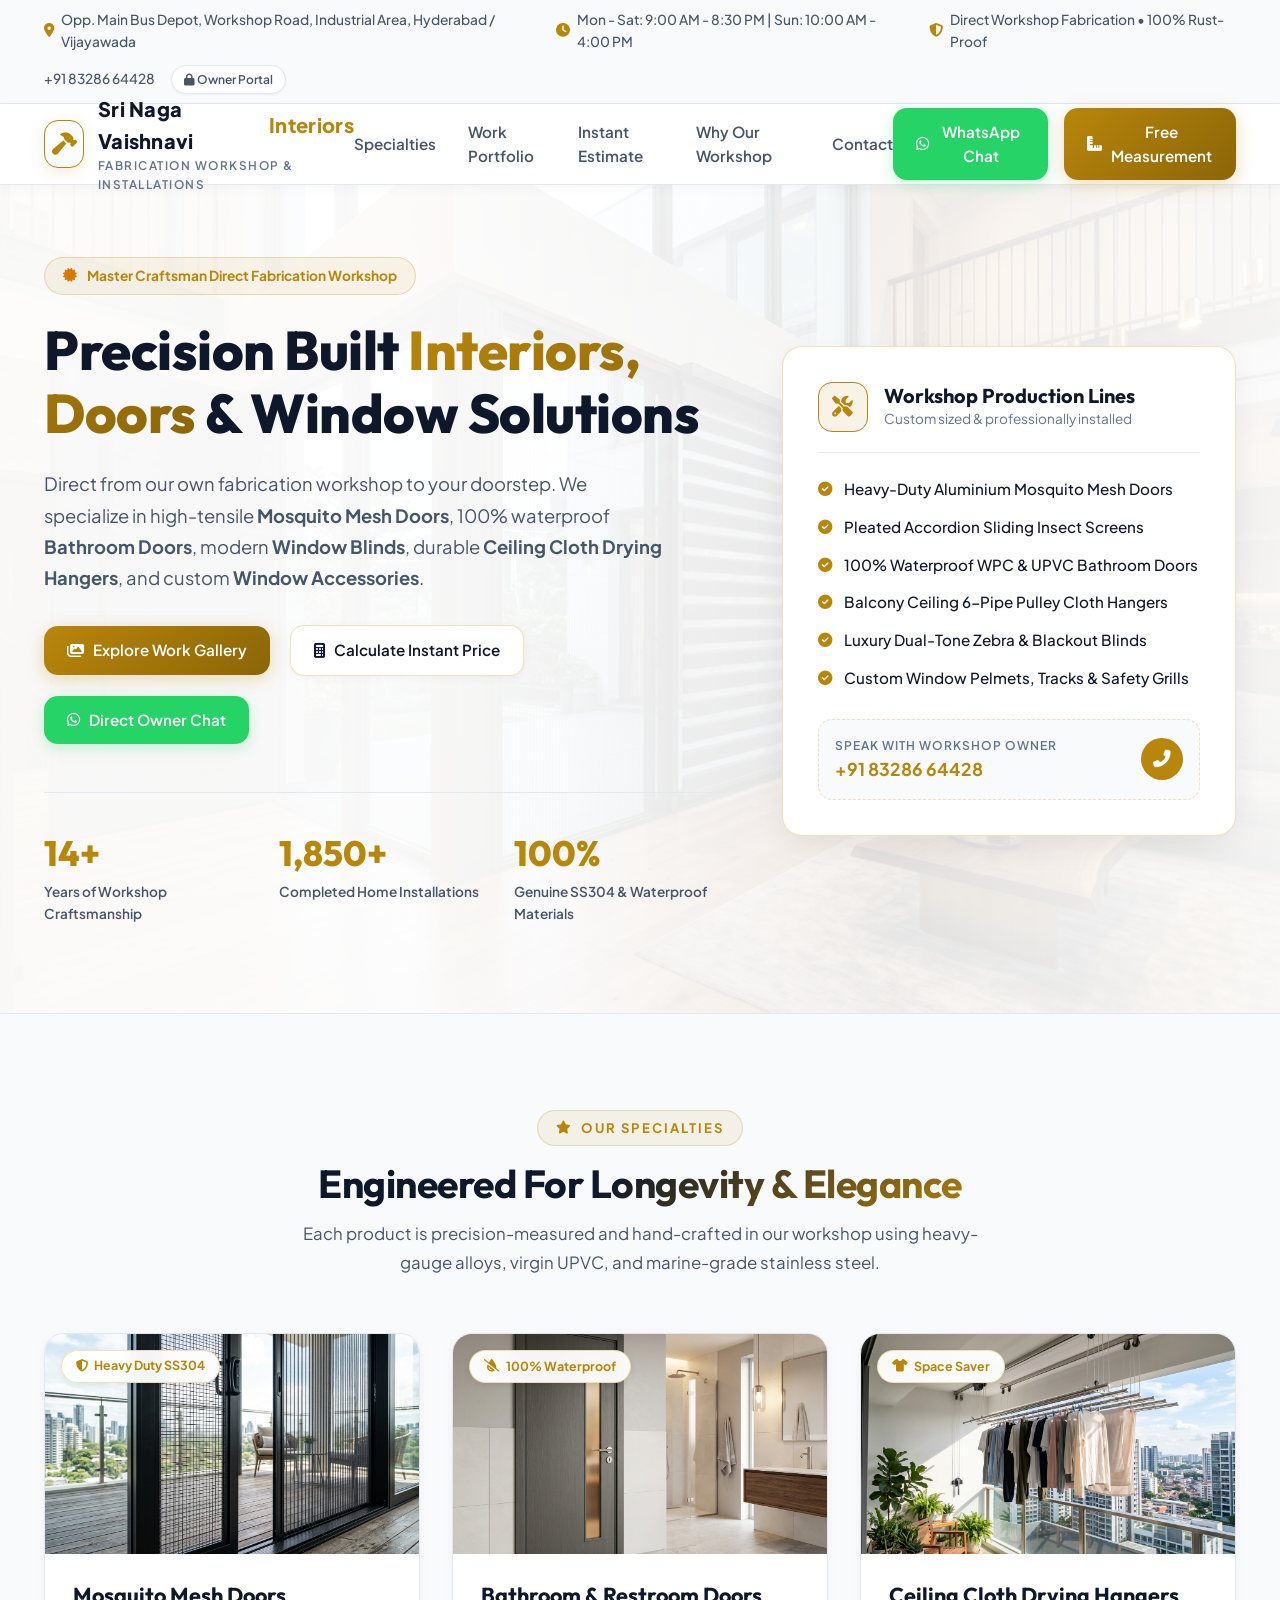
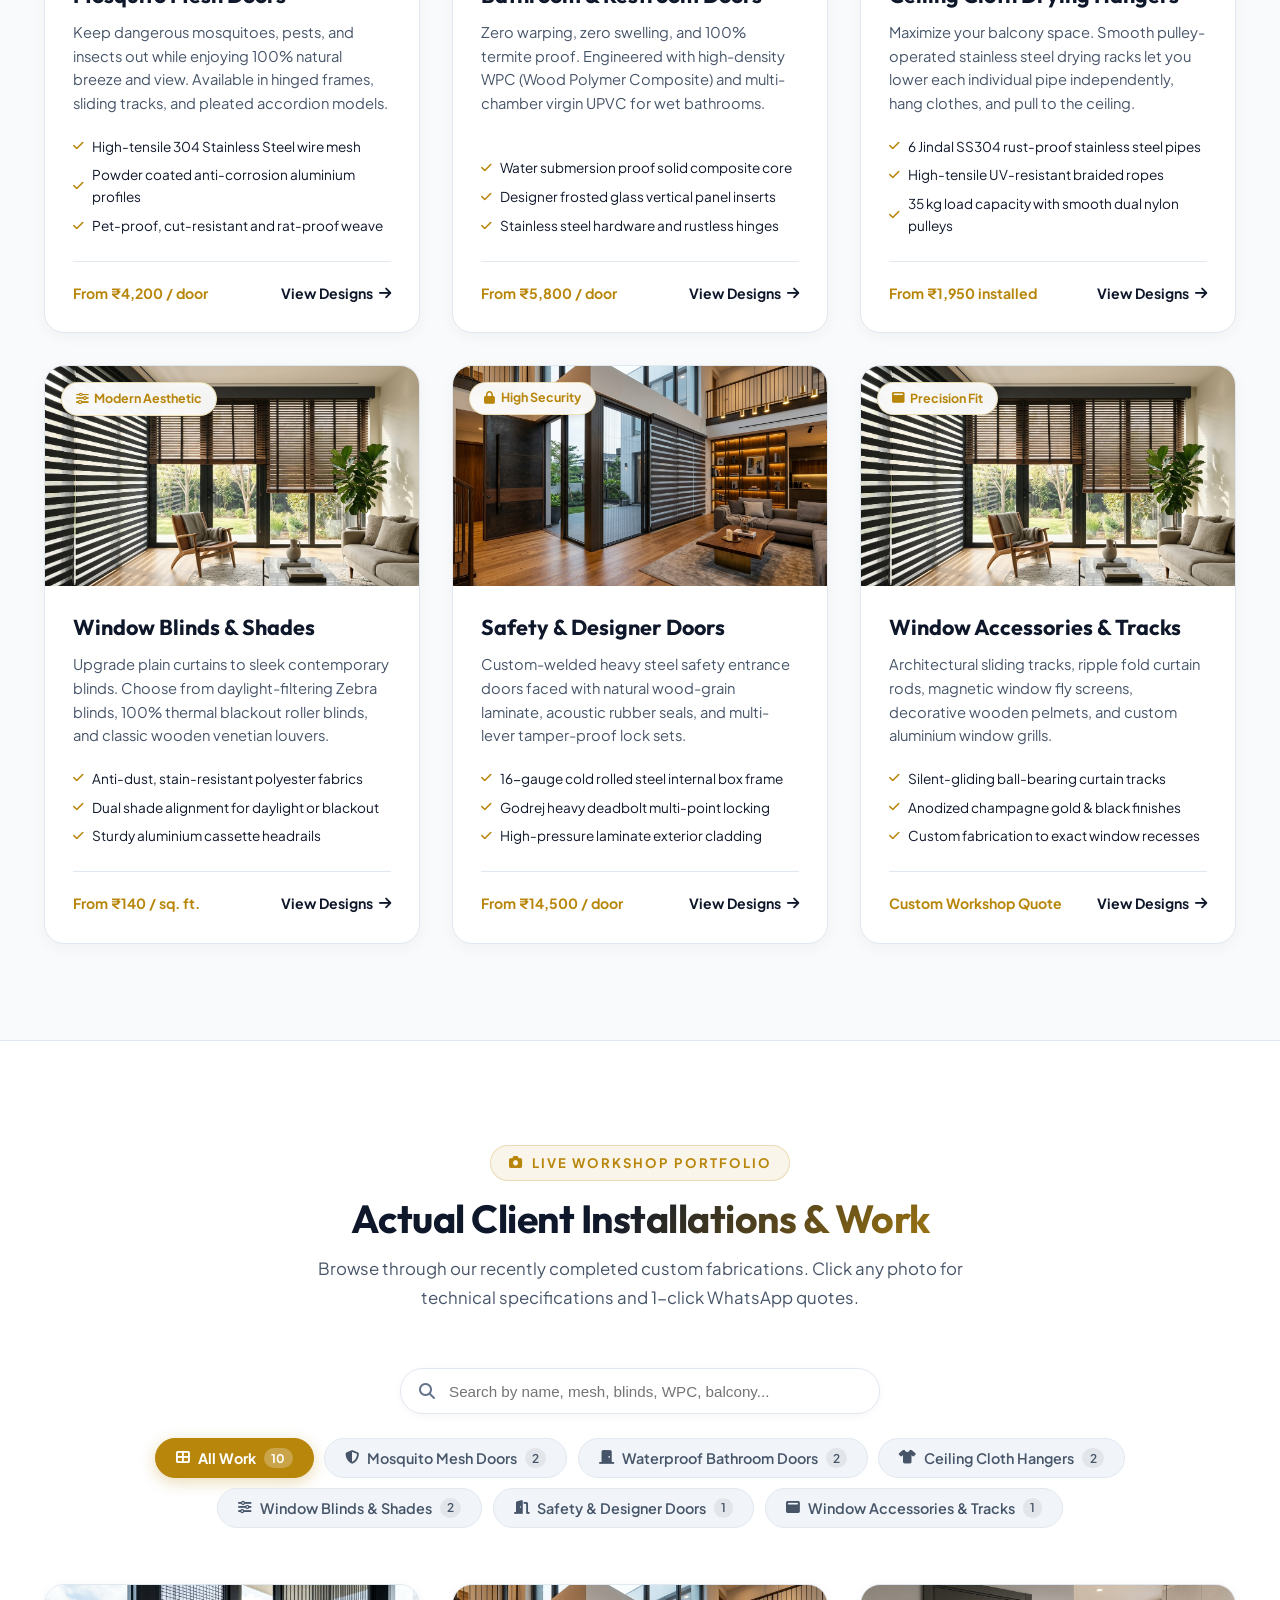
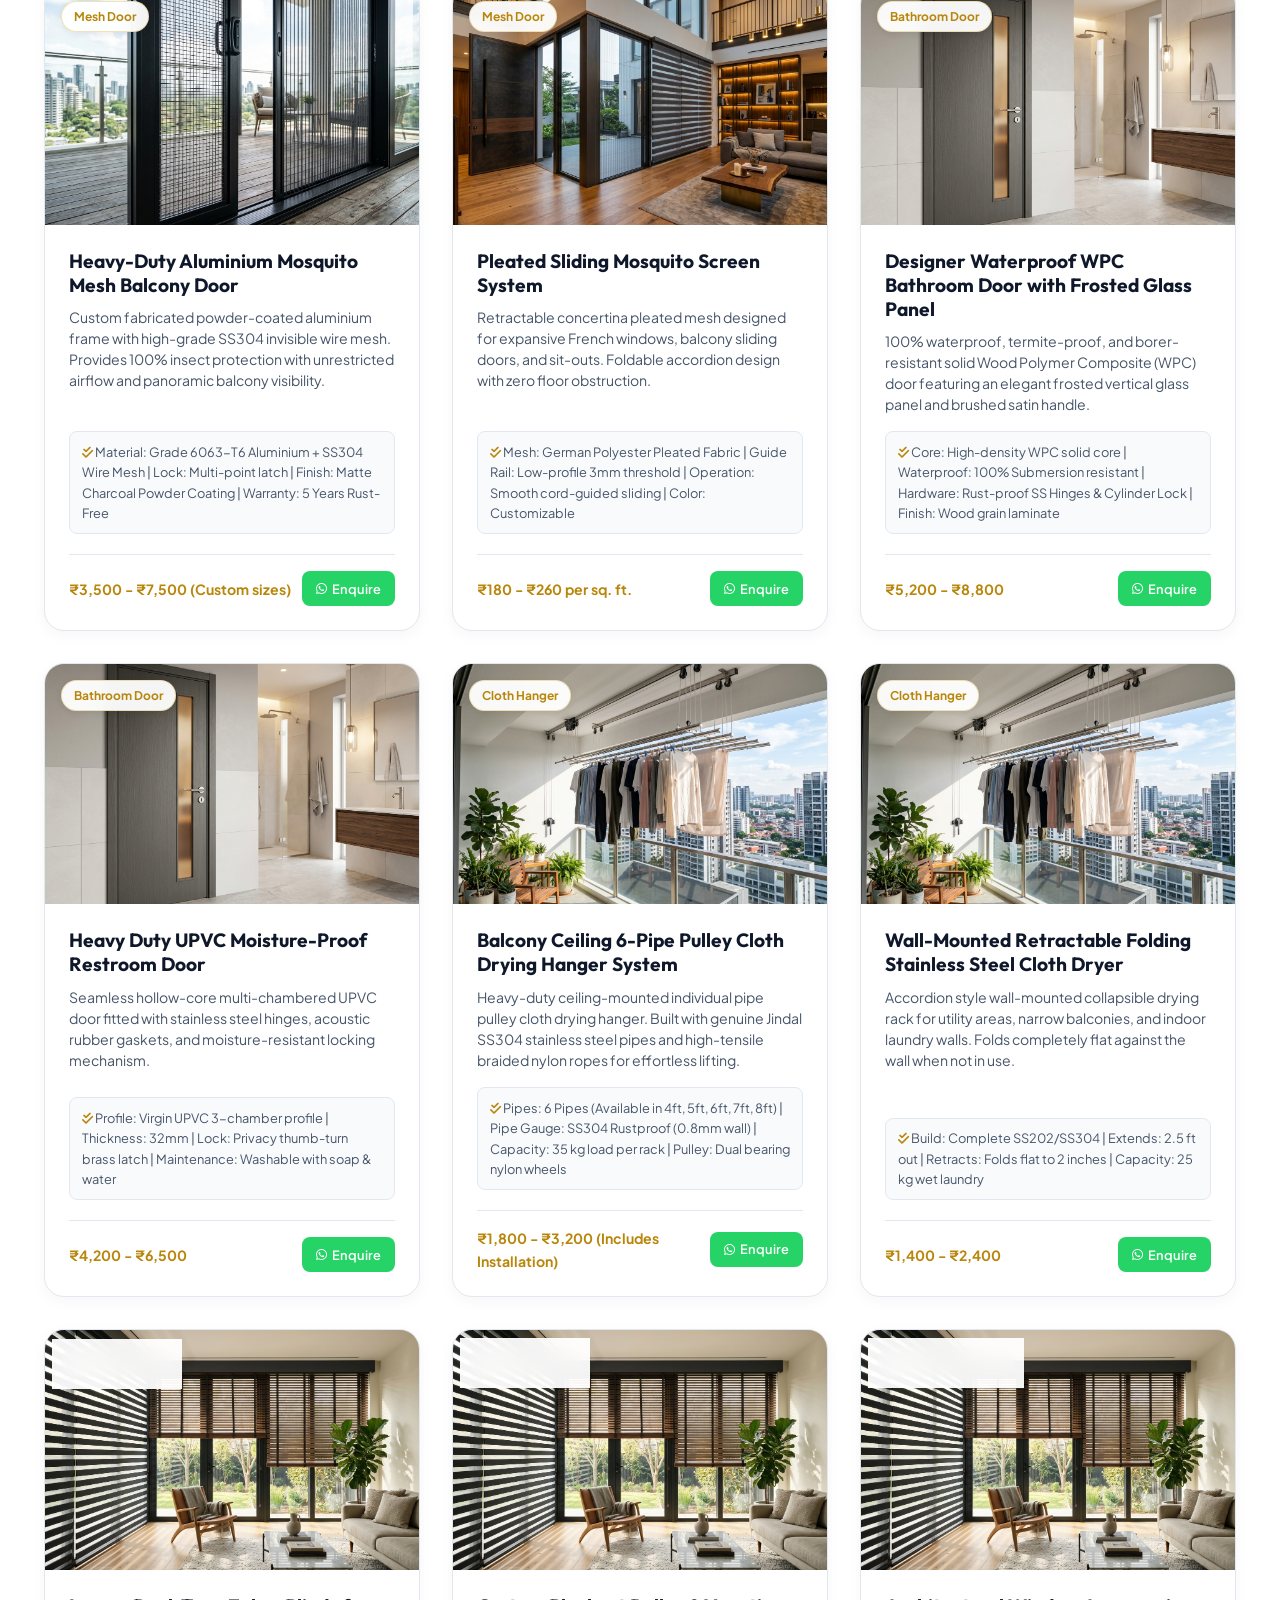
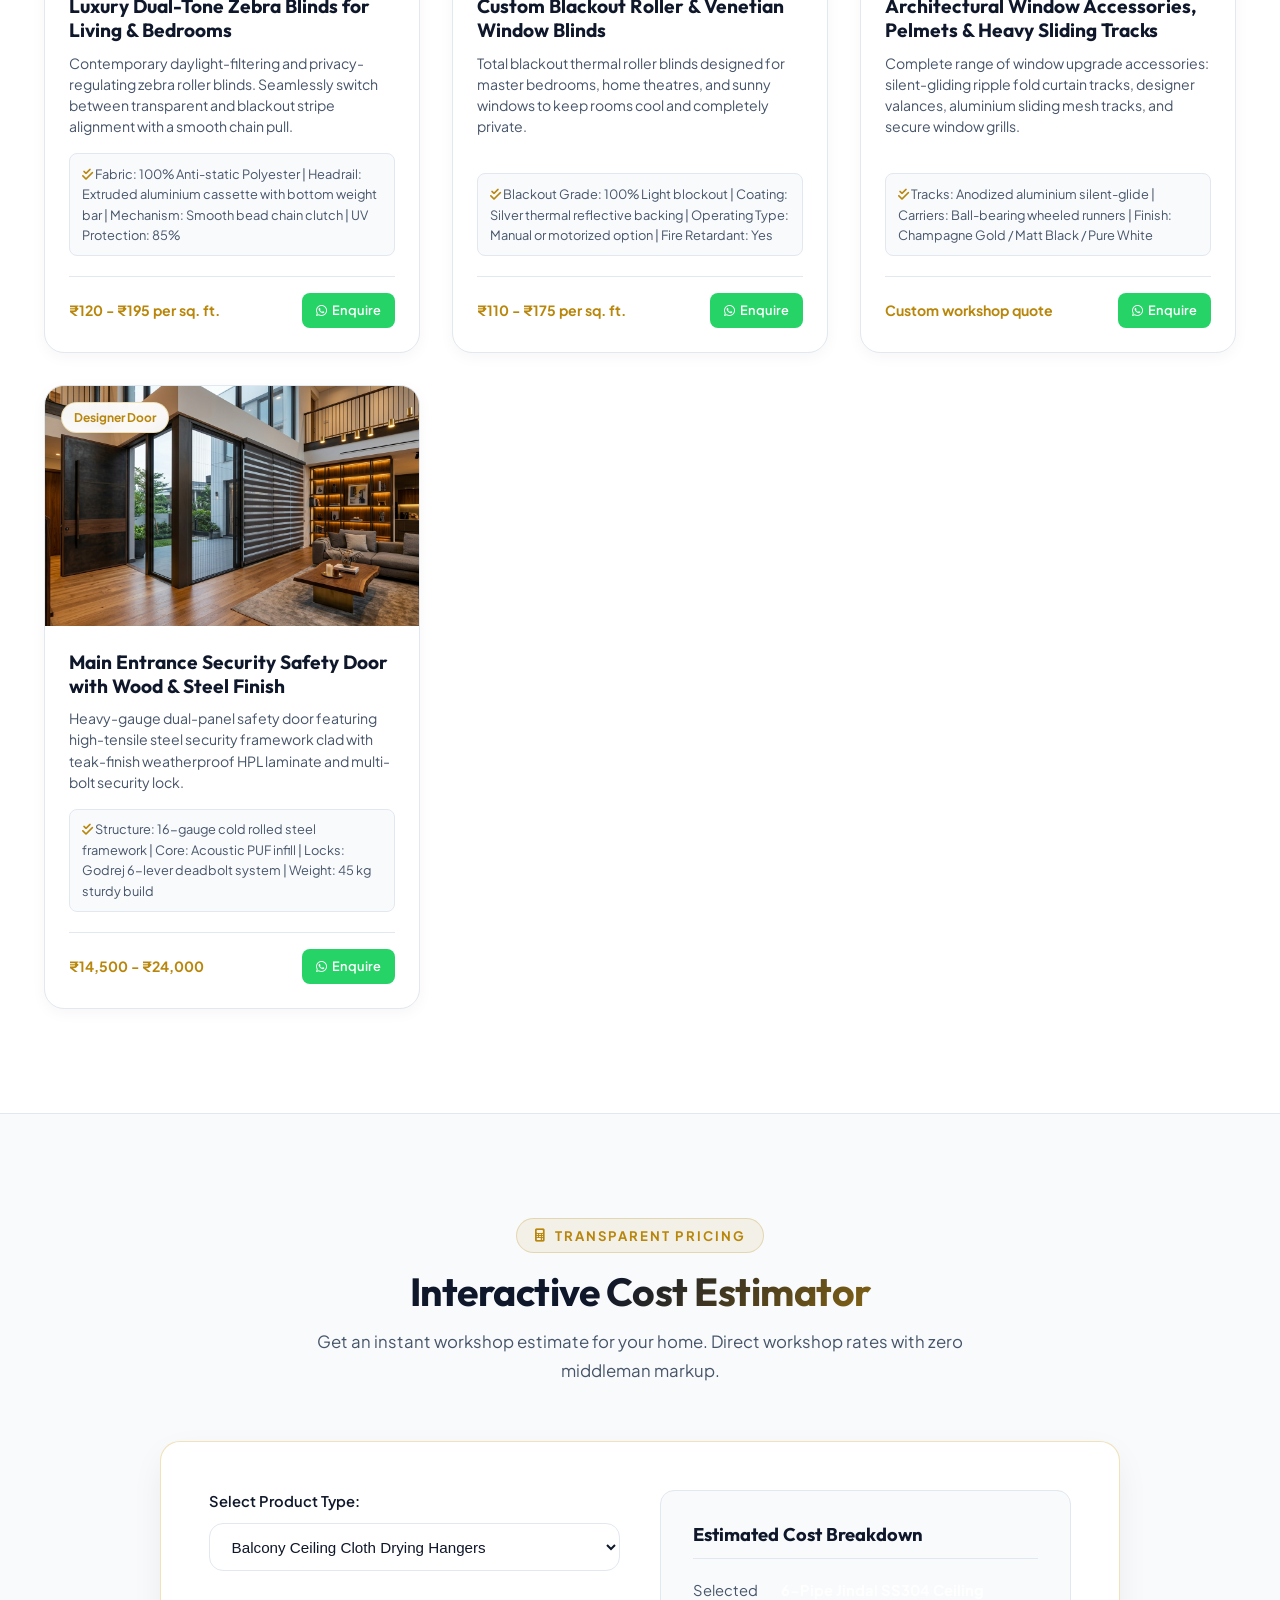
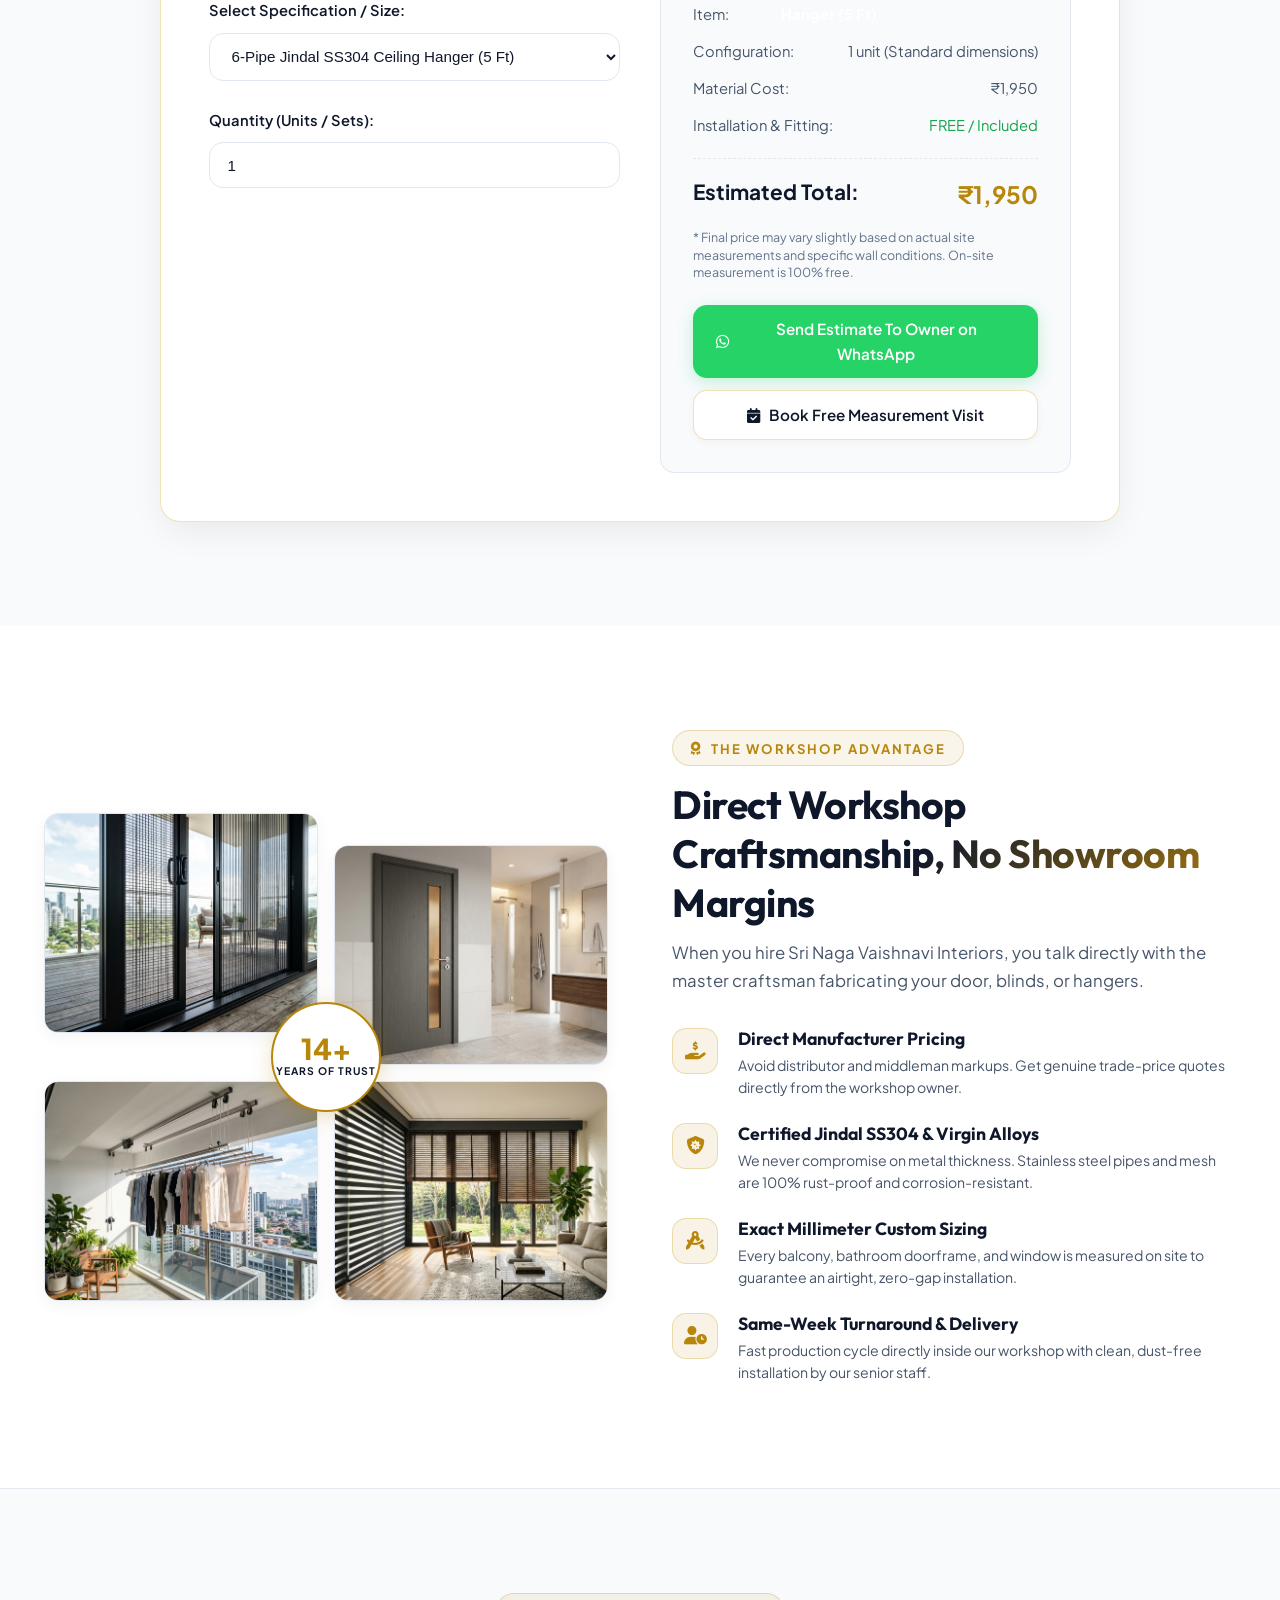
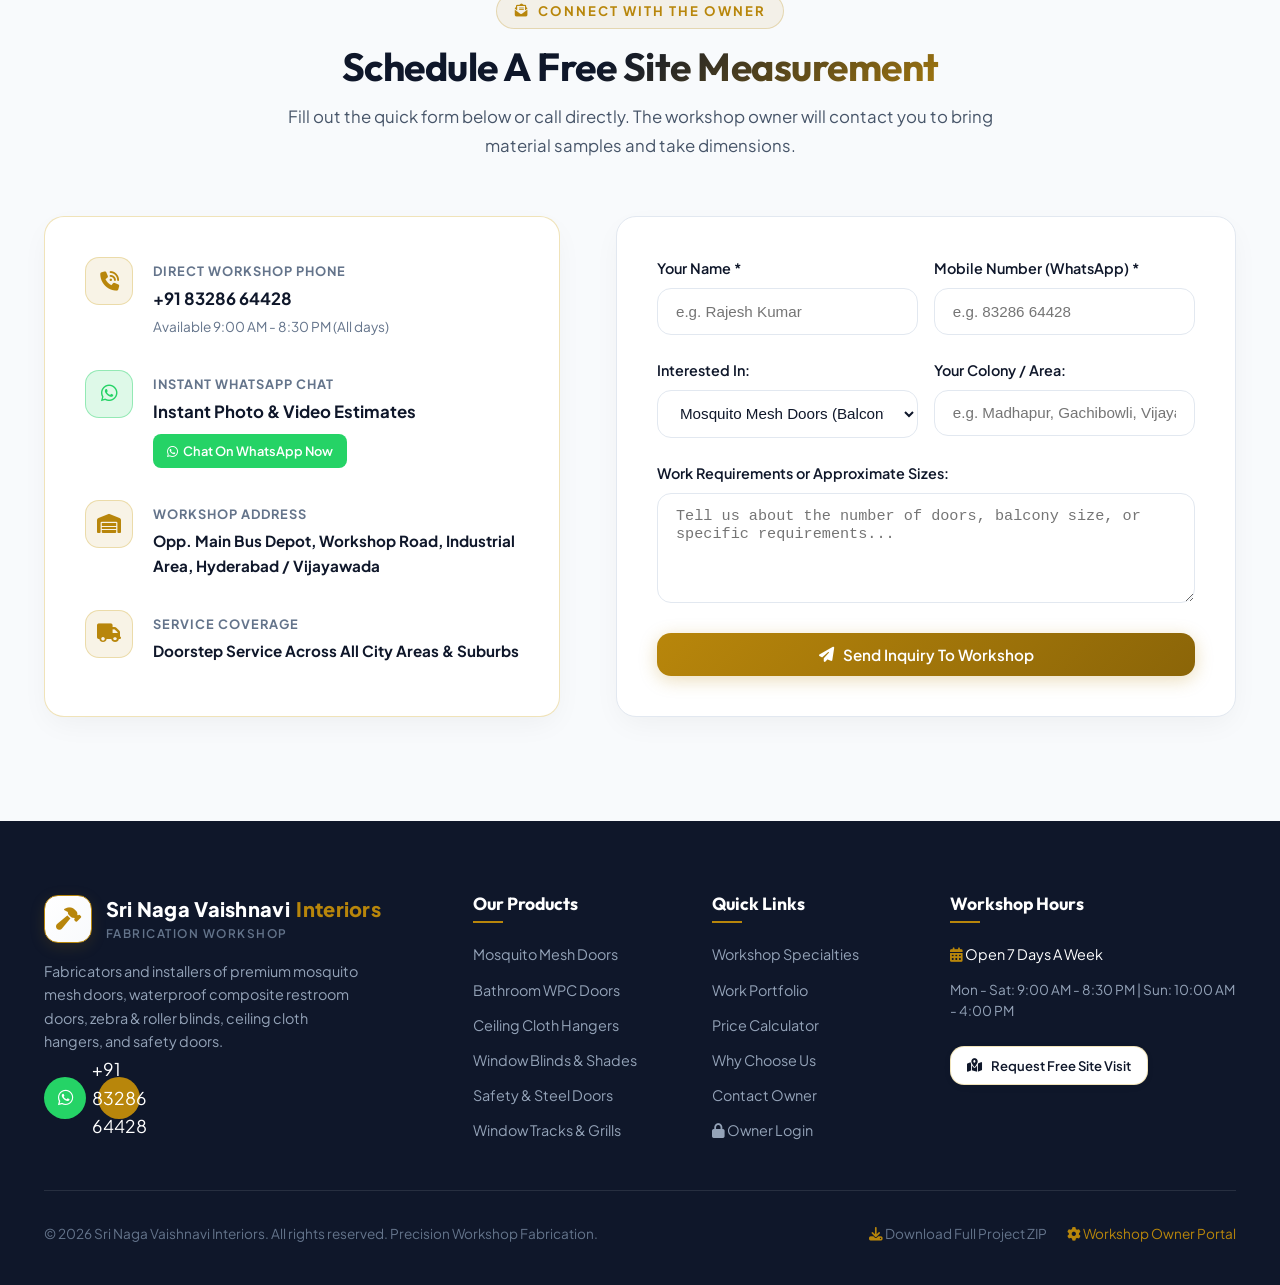
==== commit 7fcd0c1b: "Apply cache-busting to instantly load elegant white theme everywhere" ====
--- a/index.html
+++ b/index.html
@@ -16,9 +16,9 @@
   <link rel="stylesheet" href="https://cdnjs.cloudflare.com/ajax/libs/font-awesome/6.4.0/css/all.min.css">
   
   <!-- Custom Design System Stylesheet -->
-  <link rel="stylesheet" href="css/styles.css">
+  <link rel="stylesheet" href="css/styles.css?v=2.0">
 </head>
-<body>
+<body style="background-color: #ffffff; color: #0f172a;">
 
   <!-- Top Announcement Bar -->
   <div class="top-bar">
@@ -939,8 +939,8 @@
   </script>
 
   <!-- JavaScript Modules -->
-  <script src="js/api.js"></script>
-  <script src="js/app.js"></script>
-  <script src="js/admin.js"></script>
+  <script src="js/api.js?v=2.0"></script>
+  <script src="js/app.js?v=2.0"></script>
+  <script src="js/admin.js?v=2.0"></script>
 </body>
 </html>
--- a/css/styles.css
+++ b/css/styles.css
@@ -1,37 +1,39 @@
 /* ==========================================================================
-   Sri Naga Vaishnavi Interiors - Official Workshop & Portfolio Design System
+   Sri Naga Vaishnavi Interiors - Luxury Elegant White & Gold Design System
    ========================================================================== */
 
 :root {
-  --bg-primary: #0a0f1d;
-  --bg-secondary: #0f172a;
-  --bg-card: rgba(18, 26, 47, 0.75);
-  --bg-card-hover: rgba(26, 38, 68, 0.85);
-  --bg-glass: rgba(15, 23, 42, 0.65);
-  --border-glass: rgba(212, 175, 55, 0.18);
-  --border-subtle: rgba(255, 255, 255, 0.08);
-
-  --accent-gold: #d4af37;
-  --accent-gold-light: #f3e5ab;
-  --accent-gold-dark: #aa820a;
-  --accent-amber: #f59e0b;
-  --accent-cyan: #06b6d4;
-  --accent-green: #22c55e;
+  --bg-primary: #ffffff;
+  --bg-secondary: #f8fafc;
+  --bg-tertiary: #f1f5f9;
+  --bg-card: #ffffff;
+  --bg-card-hover: #ffffff;
+  --bg-glass: rgba(255, 255, 255, 0.92);
+  --border-glass: rgba(212, 175, 55, 0.35);
+  --border-subtle: #e2e8f0;
+  --border-card: #e5e7eb;
+
+  --accent-gold: #b8860b;
+  --accent-gold-light: #d4af37;
+  --accent-gold-dark: #8b6508;
+  --accent-amber: #d97706;
+  --accent-green: #16a34a;
   --accent-whatsapp: #25d366;
 
-  --text-primary: #f8fafc;
-  --text-secondary: #94a3b8;
+  --text-primary: #0f172a;
+  --text-secondary: #475569;
   --text-muted: #64748b;
-  --text-gold: #e6c86e;
+  --text-gold: #b8860b;
 
   --radius-sm: 8px;
   --radius-md: 14px;
   --radius-lg: 20px;
   --radius-full: 9999px;
 
-  --shadow-subtle: 0 4px 20px rgba(0, 0, 0, 0.25);
-  --shadow-card: 0 10px 30px -5px rgba(0, 0, 0, 0.45);
-  --shadow-gold: 0 8px 25px rgba(212, 175, 55, 0.25);
+  --shadow-subtle: 0 4px 20px rgba(15, 23, 42, 0.05);
+  --shadow-card: 0 10px 30px -5px rgba(15, 23, 42, 0.08);
+  --shadow-card-hover: 0 16px 36px -5px rgba(184, 134, 11, 0.18);
+  --shadow-gold: 0 8px 25px rgba(184, 134, 11, 0.2);
 
   --font-body: 'Plus Jakarta Sans', system-ui, -apple-system, sans-serif;
   --font-heading: 'Outfit', 'Plus Jakarta Sans', sans-serif;
@@ -57,9 +59,9 @@
   line-height: 1.6;
   overflow-x: hidden;
   background-image: 
-    radial-gradient(circle at 15% 10%, rgba(212, 175, 55, 0.07) 0%, transparent 45%),
-    radial-gradient(circle at 85% 60%, rgba(6, 182, 212, 0.05) 0%, transparent 40%),
-    radial-gradient(circle at 50% 90%, rgba(245, 158, 11, 0.06) 0%, transparent 50%);
+    radial-gradient(circle at 10% 10%, rgba(212, 175, 55, 0.04) 0%, transparent 40%),
+    radial-gradient(circle at 90% 60%, rgba(184, 134, 11, 0.03) 0%, transparent 40%),
+    radial-gradient(circle at 50% 90%, rgba(212, 175, 55, 0.04) 0%, transparent 50%);
   background-attachment: fixed;
 }
 
@@ -96,7 +98,11 @@
   font-family: var(--font-heading);
   font-weight: 700;
   line-height: 1.25;
-  color: #ffffff;
+  color: var(--text-primary);
+}
+
+.text-gold {
+  color: var(--accent-gold);
 }
 
 .section-tag {
@@ -108,10 +114,10 @@
   text-transform: uppercase;
   letter-spacing: 2px;
   color: var(--accent-gold);
-  background: rgba(212, 175, 55, 0.1);
-  padding: 0.35rem 1rem;
+  background: rgba(184, 134, 11, 0.08);
+  padding: 0.4rem 1.1rem;
   border-radius: var(--radius-full);
-  border: 1px solid rgba(212, 175, 55, 0.25);
+  border: 1px solid rgba(184, 134, 11, 0.25);
   margin-bottom: 0.85rem;
 }
 
@@ -122,24 +128,26 @@
 }
 
 .section-title {
-  font-size: 2.35rem;
+  font-size: 2.45rem;
   margin-bottom: 0.75rem;
-  background: linear-gradient(135deg, #ffffff 40%, var(--accent-gold-light) 100%);
+  background: linear-gradient(135deg, #0f172a 45%, var(--accent-gold) 100%);
   -webkit-background-clip: text;
   -webkit-text-fill-color: transparent;
+  letter-spacing: -0.5px;
 }
 
 .section-subtitle {
   color: var(--text-secondary);
   font-size: 1.05rem;
+  line-height: 1.7;
 }
 
 /* Top Announcement Header */
 .top-bar {
-  background: rgba(10, 15, 29, 0.95);
+  background: #f8fafc;
   border-bottom: 1px solid var(--border-subtle);
-  padding: 0.5rem 0;
-  font-size: 0.85rem;
+  padding: 0.55rem 0;
+  font-size: 0.86rem;
   color: var(--text-secondary);
 }
 
@@ -161,6 +169,7 @@
   display: flex;
   align-items: center;
   gap: 0.45rem;
+  font-weight: 500;
 }
 
 .top-bar-item i {
@@ -174,11 +183,14 @@
 }
 
 .admin-pill-link {
-  color: var(--text-muted);
+  color: var(--text-secondary);
   font-size: 0.75rem;
-  padding: 0.2rem 0.6rem;
+  font-weight: 600;
+  padding: 0.25rem 0.75rem;
   border-radius: var(--radius-full);
-  border: 1px solid rgba(255, 255, 255, 0.1);
+  border: 1px solid var(--border-subtle);
+  background: #ffffff;
+  box-shadow: 0 1px 3px rgba(0, 0, 0, 0.05);
 }
 
 .admin-pill-link:hover {
@@ -191,10 +203,11 @@
   position: sticky;
   top: 0;
   z-index: 100;
-  background: rgba(10, 15, 29, 0.88);
+  background: rgba(255, 255, 255, 0.95);
   backdrop-filter: blur(14px);
   -webkit-backdrop-filter: blur(14px);
   border-bottom: 1px solid var(--border-subtle);
+  box-shadow: 0 2px 12px rgba(0, 0, 0, 0.04);
   transition: var(--transition);
 }
 
@@ -215,14 +228,14 @@
   width: 48px;
   height: 48px;
   border-radius: var(--radius-md);
-  background: linear-gradient(135deg, #1e293b, #0f172a);
-  border: 1px solid var(--accent-gold);
+  background: linear-gradient(135deg, #ffffff, #f8fafc);
+  border: 1.5px solid var(--accent-gold);
   display: flex;
   align-items: center;
   justify-content: center;
   color: var(--accent-gold);
   font-size: 1.4rem;
-  box-shadow: 0 4px 15px rgba(212, 175, 55, 0.2);
+  box-shadow: 0 4px 15px rgba(184, 134, 11, 0.15);
 }
 
 .brand-text {
@@ -233,8 +246,8 @@
 .brand-name {
   font-size: 1.25rem;
   font-weight: 800;
-  letter-spacing: 0.5px;
-  color: #ffffff;
+  letter-spacing: 0.3px;
+  color: #0f172a;
   display: flex;
   align-items: center;
   gap: 0.4rem;
@@ -248,7 +261,8 @@
   font-size: 0.74rem;
   text-transform: uppercase;
   letter-spacing: 1.5px;
-  color: var(--text-secondary);
+  color: var(--text-muted);
+  font-weight: 600;
 }
 
 .nav-links {
@@ -259,7 +273,7 @@
 }
 
 .nav-link {
-  font-weight: 500;
+  font-weight: 600;
   font-size: 0.95rem;
   color: var(--text-secondary);
   position: relative;
@@ -267,7 +281,7 @@
 }
 
 .nav-link:hover, .nav-link.active {
-  color: var(--accent-gold-light);
+  color: var(--accent-gold);
 }
 
 .nav-link::after {
@@ -306,26 +320,27 @@
 
 .btn-primary {
   background: linear-gradient(135deg, var(--accent-gold) 0%, var(--accent-gold-dark) 100%);
-  color: #0c1222;
-  box-shadow: 0 4px 18px rgba(212, 175, 55, 0.35);
+  color: #ffffff;
+  box-shadow: 0 4px 18px rgba(184, 134, 11, 0.28);
 }
 
 .btn-primary:hover {
   transform: translateY(-2px);
-  box-shadow: 0 6px 24px rgba(212, 175, 55, 0.5);
-  background: linear-gradient(135deg, #f3e5ab 0%, var(--accent-gold) 100%);
+  box-shadow: 0 6px 24px rgba(184, 134, 11, 0.4);
+  background: linear-gradient(135deg, var(--accent-gold-light) 0%, var(--accent-gold) 100%);
 }
 
 .btn-outline {
-  border: 1px solid var(--border-glass);
+  border: 1.5px solid var(--border-glass);
   color: var(--text-primary);
-  background: rgba(255, 255, 255, 0.03);
+  background: #ffffff;
+  box-shadow: 0 2px 8px rgba(0, 0, 0, 0.04);
 }
 
 .btn-outline:hover {
   border-color: var(--accent-gold);
-  background: rgba(212, 175, 55, 0.1);
-  color: var(--accent-gold-light);
+  background: rgba(184, 134, 11, 0.06);
+  color: var(--accent-gold);
   transform: translateY(-2px);
 }
 
@@ -333,12 +348,13 @@
   background: #25d366;
   color: #ffffff;
   font-weight: 600;
+  box-shadow: 0 4px 15px rgba(37, 211, 102, 0.25);
 }
 
 .btn-whatsapp:hover {
   background: #20ba59;
   transform: translateY(-2px);
-  box-shadow: 0 4px 20px rgba(37, 211, 102, 0.4);
+  box-shadow: 0 6px 22px rgba(37, 211, 102, 0.4);
 }
 
 .mobile-menu-btn {
@@ -353,19 +369,25 @@
   min-height: 86vh;
   display: flex;
   align-items: center;
-  padding: 4rem 0 5rem;
+  padding: 4.5rem 0 5.5rem;
   overflow: hidden;
+  background-color: #f8fafc;
 }
 
 .hero-bg {
   position: absolute;
   inset: 0;
-  z-index: -1;
+  z-index: 0;
   background-image: 
-    linear-gradient(to right, rgba(10, 15, 29, 0.96) 30%, rgba(10, 15, 29, 0.8) 70%, rgba(10, 15, 29, 0.92) 100%),
+    linear-gradient(to right, rgba(255, 255, 255, 0.97) 32%, rgba(255, 255, 255, 0.88) 70%, rgba(255, 255, 255, 0.95) 100%),
     url('../assets/images/hero.jpg');
   background-size: cover;
   background-position: center;
+}
+
+.hero-section .container {
+  position: relative;
+  z-index: 1;
 }
 
 .hero-grid {
@@ -379,13 +401,13 @@
   display: inline-flex;
   align-items: center;
   gap: 0.6rem;
-  background: rgba(212, 175, 55, 0.15);
-  border: 1px solid rgba(212, 175, 55, 0.35);
-  padding: 0.45rem 1.1rem;
+  background: rgba(184, 134, 11, 0.08);
+  border: 1px solid rgba(184, 134, 11, 0.25);
+  padding: 0.45rem 1.15rem;
   border-radius: var(--radius-full);
-  color: var(--accent-gold-light);
+  color: var(--accent-gold);
   font-size: 0.86rem;
-  font-weight: 600;
+  font-weight: 700;
   margin-bottom: 1.5rem;
 }
 
@@ -399,10 +421,11 @@
   line-height: 1.15;
   margin-bottom: 1.5rem;
   letter-spacing: -0.5px;
+  color: #0f172a;
 }
 
 .hero-title .highlight {
-  background: linear-gradient(135deg, #ffffff 20%, var(--accent-gold) 100%);
+  background: linear-gradient(135deg, var(--accent-gold) 0%, var(--accent-gold-dark) 100%);
   -webkit-background-clip: text;
   -webkit-text-fill-color: transparent;
 }
@@ -446,18 +469,16 @@
 .stat-label {
   font-size: 0.85rem;
   color: var(--text-secondary);
-  font-weight: 500;
+  font-weight: 600;
 }
 
 /* Hero Right Floating Card */
 .hero-card {
-  background: var(--bg-card);
-  backdrop-filter: blur(16px);
-  -webkit-backdrop-filter: blur(16px);
+  background: #ffffff;
   border: 1px solid var(--border-glass);
   border-radius: var(--radius-lg);
   padding: 2.2rem;
-  box-shadow: var(--shadow-card);
+  box-shadow: 0 12px 35px -5px rgba(0, 0, 0, 0.08);
   position: relative;
 }
 
@@ -474,7 +495,7 @@
   width: 50px;
   height: 50px;
   border-radius: var(--radius-md);
-  background: rgba(212, 175, 55, 0.15);
+  background: rgba(184, 134, 11, 0.1);
   border: 1px solid var(--accent-gold);
   display: flex;
   align-items: center;
@@ -485,12 +506,12 @@
 
 .hero-card-title {
   font-size: 1.25rem;
-  color: #ffffff;
+  color: #0f172a;
 }
 
 .hero-card-subtitle {
   font-size: 0.85rem;
-  color: var(--text-secondary);
+  color: var(--text-muted);
 }
 
 .hero-services-list {
@@ -507,6 +528,7 @@
   gap: 0.75rem;
   font-size: 0.95rem;
   color: var(--text-primary);
+  font-weight: 500;
 }
 
 .hero-services-list li i {
@@ -515,7 +537,7 @@
 }
 
 .hero-quick-call {
-  background: rgba(255, 255, 255, 0.04);
+  background: #f8fafc;
   border: 1px dashed var(--border-glass);
   border-radius: var(--radius-md);
   padding: 1rem;
@@ -534,12 +556,13 @@
   color: var(--text-muted);
   text-transform: uppercase;
   letter-spacing: 1px;
+  font-weight: 600;
 }
 
 .hero-call-number {
   font-weight: 700;
   font-size: 1.1rem;
-  color: var(--accent-gold-light);
+  color: var(--accent-gold);
 }
 
 .hero-call-btn {
@@ -547,7 +570,7 @@
   height: 42px;
   border-radius: 50%;
   background: var(--accent-gold);
-  color: #0c1222;
+  color: #ffffff;
   display: flex;
   align-items: center;
   justify-content: center;
@@ -556,13 +579,13 @@
 
 .hero-call-btn:hover {
   transform: scale(1.1);
-  box-shadow: 0 0 15px rgba(212, 175, 55, 0.5);
+  box-shadow: 0 0 15px rgba(184, 134, 11, 0.4);
 }
 
 /* Specialized Workshop Offerings Showcase */
 .offerings-section {
   padding: 6rem 0;
-  background: rgba(15, 23, 42, 0.6);
+  background: #f8fafc;
   border-top: 1px solid var(--border-subtle);
   border-bottom: 1px solid var(--border-subtle);
 }
@@ -574,7 +597,7 @@
 }
 
 .offering-card {
-  background: var(--bg-card);
+  background: #ffffff;
   border: 1px solid var(--border-subtle);
   border-radius: var(--radius-lg);
   overflow: hidden;
@@ -582,18 +605,20 @@
   position: relative;
   display: flex;
   flex-direction: column;
+  box-shadow: 0 4px 15px rgba(0, 0, 0, 0.04);
 }
 
 .offering-card:hover {
   transform: translateY(-8px);
   border-color: var(--accent-gold);
-  box-shadow: var(--shadow-card);
+  box-shadow: var(--shadow-card-hover);
 }
 
 .offering-img-wrap {
   position: relative;
   height: 220px;
   overflow: hidden;
+  background: #f1f5f9;
 }
 
 .offering-img-wrap img {
@@ -611,17 +636,18 @@
   position: absolute;
   top: 1rem;
   left: 1rem;
-  background: rgba(10, 15, 29, 0.85);
+  background: rgba(255, 255, 255, 0.95);
   backdrop-filter: blur(8px);
   border: 1px solid var(--border-glass);
   padding: 0.35rem 0.85rem;
   border-radius: var(--radius-full);
   font-size: 0.78rem;
-  font-weight: 600;
-  color: var(--accent-gold-light);
+  font-weight: 700;
+  color: var(--accent-gold);
   display: flex;
   align-items: center;
   gap: 0.4rem;
+  box-shadow: 0 2px 6px rgba(0, 0, 0, 0.08);
 }
 
 .offering-content {
@@ -634,6 +660,7 @@
 .offering-title {
   font-size: 1.35rem;
   margin-bottom: 0.75rem;
+  color: #0f172a;
 }
 
 .offering-desc {
@@ -674,15 +701,15 @@
 }
 
 .offering-price-tag {
-  font-size: 0.85rem;
-  color: var(--accent-gold);
-  font-weight: 600;
+  font-size: 0.88rem;
+  color: var(--accent-gold);
+  font-weight: 700;
 }
 
 .offering-cta-link {
   font-size: 0.88rem;
-  font-weight: 600;
-  color: #ffffff;
+  font-weight: 700;
+  color: #0f172a;
   display: flex;
   align-items: center;
   gap: 0.4rem;
@@ -697,6 +724,7 @@
 .gallery-section {
   padding: 6.5rem 0;
   position: relative;
+  background: #ffffff;
 }
 
 .gallery-controls {
@@ -715,19 +743,20 @@
 
 .gallery-search-input {
   width: 100%;
-  background: var(--bg-secondary);
-  border: 1px solid var(--border-subtle);
+  background: #ffffff;
+  border: 1.5px solid var(--border-subtle);
   border-radius: var(--radius-full);
   padding: 0.85rem 1.25rem 0.85rem 3rem;
-  color: #ffffff;
+  color: #0f172a;
   font-size: 0.95rem;
+  box-shadow: 0 2px 8px rgba(0, 0, 0, 0.04);
   transition: var(--transition);
 }
 
 .gallery-search-input:focus {
   border-color: var(--accent-gold);
   outline: none;
-  box-shadow: 0 0 15px rgba(212, 175, 55, 0.2);
+  box-shadow: 0 0 15px rgba(184, 134, 11, 0.2);
 }
 
 .gallery-search-icon {
@@ -746,13 +775,13 @@
 }
 
 .category-pill {
-  background: rgba(255, 255, 255, 0.04);
+  background: #f1f5f9;
   border: 1px solid var(--border-subtle);
   color: var(--text-secondary);
   padding: 0.55rem 1.25rem;
   border-radius: var(--radius-full);
   font-size: 0.9rem;
-  font-weight: 500;
+  font-weight: 600;
   display: flex;
   align-items: center;
   gap: 0.5rem;
@@ -764,29 +793,29 @@
 }
 
 .category-pill .pill-count {
-  background: rgba(255, 255, 255, 0.08);
+  background: rgba(0, 0, 0, 0.06);
   padding: 0.15rem 0.45rem;
   border-radius: var(--radius-full);
   font-size: 0.75rem;
 }
 
 .category-pill:hover {
-  color: #ffffff;
-  border-color: rgba(212, 175, 55, 0.4);
-  background: rgba(212, 175, 55, 0.08);
+  color: var(--accent-gold);
+  border-color: var(--accent-gold);
+  background: #ffffff;
 }
 
 .category-pill.active {
   background: var(--accent-gold);
-  color: #0a0f1d;
+  color: #ffffff;
   font-weight: 700;
   border-color: var(--accent-gold);
-  box-shadow: 0 4px 15px rgba(212, 175, 55, 0.35);
+  box-shadow: 0 4px 15px rgba(184, 134, 11, 0.3);
 }
 
 .category-pill.active .pill-count {
-  background: rgba(0, 0, 0, 0.2);
-  color: #0a0f1d;
+  background: rgba(255, 255, 255, 0.25);
+  color: #ffffff;
 }
 
 /* Portfolio Grid */
@@ -797,26 +826,27 @@
 }
 
 .portfolio-card {
-  background: var(--bg-card);
+  background: #ffffff;
   border: 1px solid var(--border-subtle);
   border-radius: var(--radius-lg);
   overflow: hidden;
   transition: var(--transition);
   display: flex;
   flex-direction: column;
+  box-shadow: 0 4px 15px rgba(0, 0, 0, 0.04);
 }
 
 .portfolio-card:hover {
   transform: translateY(-6px);
   border-color: var(--accent-gold);
-  box-shadow: var(--shadow-card);
+  box-shadow: var(--shadow-card-hover);
 }
 
 .portfolio-img-wrap {
   position: relative;
   height: 240px;
   overflow: hidden;
-  background: #000000;
+  background: #f1f5f9;
   cursor: pointer;
 }
 
@@ -834,7 +864,7 @@
 .portfolio-overlay {
   position: absolute;
   inset: 0;
-  background: rgba(10, 15, 29, 0.6);
+  background: rgba(15, 23, 42, 0.4);
   display: flex;
   align-items: center;
   justify-content: center;
@@ -851,28 +881,29 @@
   height: 48px;
   border-radius: 50%;
   background: var(--accent-gold);
-  color: #0c1222;
+  color: #ffffff;
   display: flex;
   align-items: center;
   justify-content: center;
   font-size: 1.2rem;
-  box-shadow: 0 4px 15px rgba(0, 0, 0, 0.4);
+  box-shadow: 0 4px 15px rgba(0, 0, 0, 0.25);
 }
 
 .portfolio-category-badge {
   position: absolute;
   top: 1rem;
   left: 1rem;
-  background: rgba(10, 15, 29, 0.85);
+  background: rgba(255, 255, 255, 0.95);
   backdrop-filter: blur(8px);
   border: 1px solid var(--border-glass);
   padding: 0.3rem 0.75rem;
   border-radius: var(--radius-full);
   font-size: 0.75rem;
-  font-weight: 600;
-  color: var(--accent-gold-light);
+  font-weight: 700;
+  color: var(--accent-gold);
   text-transform: capitalize;
   z-index: 2;
+  box-shadow: 0 2px 6px rgba(0, 0, 0, 0.08);
 }
 
 .portfolio-content {
@@ -886,7 +917,7 @@
   font-size: 1.2rem;
   font-weight: 700;
   margin-bottom: 0.65rem;
-  color: #ffffff;
+  color: #0f172a;
 }
 
 .portfolio-desc {
@@ -898,12 +929,12 @@
 }
 
 .portfolio-specs {
-  background: rgba(255, 255, 255, 0.03);
-  border: 1px solid rgba(255, 255, 255, 0.05);
+  background: #f8fafc;
+  border: 1px solid var(--border-subtle);
   border-radius: var(--radius-sm);
   padding: 0.6rem 0.75rem;
   font-size: 0.8rem;
-  color: var(--text-muted);
+  color: var(--text-secondary);
   margin-bottom: 1.25rem;
 }
 
@@ -917,9 +948,9 @@
 }
 
 .portfolio-price {
-  font-size: 0.85rem;
-  color: var(--accent-gold-light);
-  font-weight: 600;
+  font-size: 0.88rem;
+  color: var(--accent-gold);
+  font-weight: 700;
 }
 
 .portfolio-actions {
@@ -962,20 +993,18 @@
 /* Interactive Quote Estimator Section */
 .estimator-section {
   padding: 6.5rem 0;
-  background: linear-gradient(180deg, rgba(15, 23, 42, 0.4) 0%, rgba(10, 15, 29, 0.9) 100%);
+  background: #f8fafc;
   border-top: 1px solid var(--border-subtle);
 }
 
 .estimator-card {
-  background: var(--bg-card);
-  backdrop-filter: blur(16px);
-  -webkit-backdrop-filter: blur(16px);
+  background: #ffffff;
   border: 1px solid var(--border-glass);
   border-radius: var(--radius-lg);
   padding: 3rem;
   max-width: 960px;
   margin: 0 auto;
-  box-shadow: var(--shadow-card);
+  box-shadow: 0 12px 35px -5px rgba(0, 0, 0, 0.08);
 }
 
 .calc-grid {
@@ -993,16 +1022,16 @@
   font-size: 0.92rem;
   font-weight: 600;
   margin-bottom: 0.6rem;
-  color: #ffffff;
+  color: #0f172a;
 }
 
 .calc-select, .calc-input {
   width: 100%;
-  background: var(--bg-secondary);
-  border: 1px solid var(--border-subtle);
+  background: #ffffff;
+  border: 1.5px solid var(--border-subtle);
   border-radius: var(--radius-md);
   padding: 0.85rem 1.1rem;
-  color: #ffffff;
+  color: #0f172a;
   font-size: 0.95rem;
   transition: var(--transition);
 }
@@ -1010,6 +1039,7 @@
 .calc-select:focus, .calc-input:focus {
   border-color: var(--accent-gold);
   outline: none;
+  box-shadow: 0 0 10px rgba(184, 134, 11, 0.15);
 }
 
 .calc-row-2 {
@@ -1019,8 +1049,8 @@
 }
 
 .calc-results-box {
-  background: rgba(10, 15, 29, 0.8);
-  border: 1px solid var(--border-glass);
+  background: #f8fafc;
+  border: 1px solid var(--border-subtle);
   border-radius: var(--radius-md);
   padding: 2rem;
   display: flex;
@@ -1029,8 +1059,8 @@
 }
 
 .estimate-breakdown-title {
-  font-size: 1.1rem;
-  color: var(--accent-gold);
+  font-size: 1.15rem;
+  color: #0f172a;
   margin-bottom: 1.25rem;
   padding-bottom: 0.75rem;
   border-bottom: 1px solid var(--border-subtle);
@@ -1047,8 +1077,8 @@
 .estimate-row.total {
   margin-top: 1.25rem;
   padding-top: 1rem;
-  border-top: 1px dashed var(--border-glass);
-  color: #ffffff;
+  border-top: 1px dashed var(--border-subtle);
+  color: #0f172a;
   font-size: 1.3rem;
   font-weight: 700;
 }
@@ -1068,6 +1098,7 @@
 /* Workshop Trust & Craftsmanship Section */
 .craft-section {
   padding: 6.5rem 0;
+  background: #ffffff;
 }
 
 .craft-grid {
@@ -1089,6 +1120,7 @@
   overflow: hidden;
   height: 220px;
   border: 1px solid var(--border-subtle);
+  box-shadow: 0 4px 15px rgba(0, 0, 0, 0.05);
 }
 
 .craft-img-box img {
@@ -1106,7 +1138,7 @@
   top: 50%;
   left: 50%;
   transform: translate(-50%, -50%);
-  background: rgba(10, 15, 29, 0.92);
+  background: #ffffff;
   border: 2px solid var(--accent-gold);
   border-radius: 50%;
   width: 110px;
@@ -1116,7 +1148,7 @@
   align-items: center;
   justify-content: center;
   text-align: center;
-  box-shadow: 0 0 25px rgba(212, 175, 55, 0.4);
+  box-shadow: 0 4px 20px rgba(184, 134, 11, 0.25);
 }
 
 .craft-exp-years {
@@ -1130,7 +1162,8 @@
   font-size: 0.65rem;
   text-transform: uppercase;
   letter-spacing: 1px;
-  color: #ffffff;
+  color: #0f172a;
+  font-weight: 700;
 }
 
 .craft-points {
@@ -1150,7 +1183,7 @@
   height: 46px;
   flex-shrink: 0;
   border-radius: var(--radius-md);
-  background: rgba(212, 175, 55, 0.12);
+  background: rgba(184, 134, 11, 0.1);
   border: 1px solid var(--border-glass);
   display: flex;
   align-items: center;
@@ -1162,6 +1195,7 @@
 .craft-point-title {
   font-size: 1.1rem;
   margin-bottom: 0.25rem;
+  color: #0f172a;
 }
 
 .craft-point-desc {
@@ -1172,7 +1206,7 @@
 /* Contact & Direct Workshop Inquiry Section */
 .contact-section {
   padding: 6.5rem 0;
-  background: rgba(15, 23, 42, 0.7);
+  background: #f8fafc;
   border-top: 1px solid var(--border-subtle);
 }
 
@@ -1183,13 +1217,14 @@
 }
 
 .contact-info-card {
-  background: var(--bg-card);
+  background: #ffffff;
   border: 1px solid var(--border-glass);
   border-radius: var(--radius-lg);
   padding: 2.5rem;
   display: flex;
   flex-direction: column;
   gap: 2rem;
+  box-shadow: 0 10px 30px -5px rgba(0, 0, 0, 0.05);
 }
 
 .contact-method {
@@ -1202,7 +1237,7 @@
   height: 48px;
   flex-shrink: 0;
   border-radius: var(--radius-md);
-  background: rgba(212, 175, 55, 0.15);
+  background: rgba(184, 134, 11, 0.1);
   border: 1px solid var(--border-glass);
   display: flex;
   align-items: center;
@@ -1216,20 +1251,22 @@
   text-transform: uppercase;
   letter-spacing: 1px;
   color: var(--text-muted);
+  font-weight: 700;
 }
 
 .contact-value {
   font-size: 1.05rem;
-  font-weight: 600;
-  color: #ffffff;
+  font-weight: 700;
+  color: #0f172a;
   margin-top: 0.2rem;
 }
 
 .contact-form-card {
-  background: var(--bg-card);
+  background: #ffffff;
   border: 1px solid var(--border-subtle);
   border-radius: var(--radius-lg);
   padding: 2.5rem;
+  box-shadow: 0 10px 30px -5px rgba(0, 0, 0, 0.05);
 }
 
 .form-group {
@@ -1241,16 +1278,16 @@
   font-size: 0.9rem;
   font-weight: 600;
   margin-bottom: 0.5rem;
-  color: #ffffff;
+  color: #0f172a;
 }
 
 .form-input, .form-textarea, .form-select {
   width: 100%;
-  background: var(--bg-secondary);
-  border: 1px solid var(--border-subtle);
+  background: #ffffff;
+  border: 1.5px solid var(--border-subtle);
   border-radius: var(--radius-md);
   padding: 0.85rem 1.1rem;
-  color: #ffffff;
+  color: #0f172a;
   font-size: 0.95rem;
   transition: var(--transition);
 }
@@ -1258,7 +1295,7 @@
 .form-input:focus, .form-textarea:focus, .form-select:focus {
   border-color: var(--accent-gold);
   outline: none;
-  box-shadow: 0 0 15px rgba(212, 175, 55, 0.2);
+  box-shadow: 0 0 12px rgba(184, 134, 11, 0.15);
 }
 
 .form-textarea {
@@ -1273,13 +1310,12 @@
   flex-wrap: wrap;
 }
 
-/* Footer */
+/* Footer (Deep grounding slate for contrast and authority) */
 .site-footer {
-  background: #070b16;
-  border-top: 1px solid var(--border-subtle);
-  padding: 4rem 0 2rem;
+  background: #0f172a;
+  color: #94a3b8;
+  padding: 4.5rem 0 2.5rem;
   font-size: 0.9rem;
-  color: var(--text-secondary);
 }
 
 .footer-grid {
@@ -1289,10 +1325,15 @@
   margin-bottom: 3rem;
 }
 
+.footer-brand .brand-name {
+  color: #ffffff;
+}
+
 .footer-brand p {
   margin: 1rem 0 1.5rem;
   line-height: 1.6;
   max-width: 320px;
+  color: #94a3b8;
 }
 
 .footer-col-title {
@@ -1320,8 +1361,12 @@
   gap: 0.75rem;
 }
 
+.footer-links a {
+  color: #94a3b8;
+}
+
 .footer-links a:hover {
-  color: var(--accent-gold);
+  color: var(--accent-gold-light);
   padding-left: 5px;
 }
 
@@ -1330,10 +1375,11 @@
   align-items: center;
   justify-content: space-between;
   padding-top: 2rem;
-  border-top: 1px solid var(--border-subtle);
+  border-top: 1px solid rgba(255, 255, 255, 0.1);
   font-size: 0.85rem;
   flex-wrap: wrap;
   gap: 1rem;
+  color: #64748b;
 }
 
 /* Mobile Sticky Action Bar */
@@ -1343,12 +1389,13 @@
   bottom: 0;
   left: 0;
   right: 0;
-  background: rgba(10, 15, 29, 0.95);
+  background: rgba(255, 255, 255, 0.97);
   backdrop-filter: blur(12px);
   -webkit-backdrop-filter: blur(12px);
-  border-top: 1px solid var(--border-glass);
+  border-top: 1px solid var(--border-subtle);
   padding: 0.75rem 1rem;
   z-index: 99;
+  box-shadow: 0 -4px 15px rgba(0, 0, 0, 0.05);
 }
 
 .mobile-action-grid {
@@ -1363,11 +1410,11 @@
   align-items: center;
   gap: 0.25rem;
   font-size: 0.72rem;
-  font-weight: 600;
-  color: #ffffff;
-  padding: 0.4rem;
+  font-weight: 700;
+  color: #0f172a;
+  padding: 0.45rem;
   border-radius: var(--radius-sm);
-  background: rgba(255, 255, 255, 0.05);
+  background: #f1f5f9;
 }
 
 .mobile-action-item i {
@@ -1381,7 +1428,7 @@
 
 .mobile-action-item.call-action {
   background: var(--accent-gold);
-  color: #0c1222;
+  color: #ffffff;
 }
 
 /* ==========================================================================
@@ -1393,9 +1440,9 @@
   display: none;
   position: fixed;
   inset: 0;
-  background: rgba(4, 7, 15, 0.88);
-  backdrop-filter: blur(10px);
-  -webkit-backdrop-filter: blur(10px);
+  background: rgba(15, 23, 42, 0.75);
+  backdrop-filter: blur(8px);
+  -webkit-backdrop-filter: blur(8px);
   z-index: 1000;
   align-items: center;
   justify-content: center;
@@ -1410,7 +1457,7 @@
 }
 
 .modal-content-wrap {
-  background: var(--bg-card);
+  background: #ffffff;
   border: 1px solid var(--border-glass);
   border-radius: var(--radius-lg);
   max-width: 900px;
@@ -1418,7 +1465,7 @@
   max-height: 90vh;
   overflow-y: auto;
   position: relative;
-  box-shadow: var(--shadow-card);
+  box-shadow: 0 20px 50px rgba(0, 0, 0, 0.25);
 }
 
 .modal-close-btn {
@@ -1428,8 +1475,8 @@
   width: 38px;
   height: 38px;
   border-radius: 50%;
-  background: rgba(255, 255, 255, 0.1);
-  color: #ffffff;
+  background: #f1f5f9;
+  color: #0f172a;
   display: flex;
   align-items: center;
   justify-content: center;
@@ -1438,7 +1485,7 @@
 }
 
 .modal-close-btn:hover {
-  background: rgba(255, 255, 255, 0.2);
+  background: #e2e8f0;
   transform: rotate(90deg);
 }
 
@@ -1448,7 +1495,7 @@
 }
 
 .lightbox-img-pane {
-  background: #000000;
+  background: #f8fafc;
   display: flex;
   align-items: center;
   justify-content: center;
@@ -1479,6 +1526,7 @@
 .lightbox-title {
   font-size: 1.6rem;
   margin-bottom: 1rem;
+  color: #0f172a;
 }
 
 .lightbox-desc {
@@ -1489,8 +1537,8 @@
 }
 
 .lightbox-spec-box {
-  background: rgba(255, 255, 255, 0.03);
-  border: 1px solid rgba(255, 255, 255, 0.08);
+  background: #f8fafc;
+  border: 1px solid var(--border-subtle);
   border-radius: var(--radius-md);
   padding: 1rem;
   margin-bottom: 1.5rem;
@@ -1498,8 +1546,8 @@
 
 .lightbox-spec-title {
   font-size: 0.82rem;
-  color: var(--accent-gold-light);
-  font-weight: 600;
+  color: var(--accent-gold);
+  font-weight: 700;
   margin-bottom: 0.5rem;
   text-transform: uppercase;
 }
@@ -1523,18 +1571,18 @@
 .admin-modal-wrap {
   max-width: 1050px;
   width: 100%;
-  background: #0d1424;
-  border: 1px solid var(--accent-gold);
+  background: #ffffff;
+  border: 1.5px solid var(--accent-gold);
   border-radius: var(--radius-lg);
   max-height: 92vh;
   overflow-y: auto;
   position: relative;
-  box-shadow: 0 15px 50px rgba(0, 0, 0, 0.8);
+  box-shadow: 0 20px 60px rgba(0, 0, 0, 0.25);
 }
 
 .admin-header {
   padding: 1.75rem 2rem;
-  background: rgba(15, 23, 42, 0.9);
+  background: #f8fafc;
   border-bottom: 1px solid var(--border-subtle);
   display: flex;
   align-items: center;
@@ -1546,7 +1594,7 @@
   align-items: center;
   gap: 0.75rem;
   font-size: 1.35rem;
-  color: #ffffff;
+  color: #0f172a;
 }
 
 .admin-header-title i {
@@ -1556,7 +1604,7 @@
 .admin-tabs {
   display: flex;
   border-bottom: 1px solid var(--border-subtle);
-  background: rgba(10, 15, 29, 0.6);
+  background: #f8fafc;
   padding: 0 1.5rem;
   overflow-x: auto;
 }
@@ -1574,17 +1622,19 @@
 }
 
 .admin-tab-btn:hover {
-  color: #ffffff;
+  color: #0f172a;
 }
 
 .admin-tab-btn.active {
   color: var(--accent-gold);
   border-color: var(--accent-gold);
+  background: #ffffff;
 }
 
 .admin-tab-content {
   display: none;
   padding: 2.2rem;
+  background: #ffffff;
 }
 
 .admin-tab-content.active {
@@ -1593,11 +1643,11 @@
 
 /* File Upload Zone */
 .upload-dropzone {
-  border: 2px dashed rgba(212, 175, 55, 0.4);
+  border: 2px dashed rgba(184, 134, 11, 0.4);
   border-radius: var(--radius-md);
   padding: 2.5rem 1.5rem;
   text-align: center;
-  background: rgba(212, 175, 55, 0.03);
+  background: rgba(184, 134, 11, 0.03);
   cursor: pointer;
   transition: var(--transition);
   margin-bottom: 1.5rem;
@@ -1605,7 +1655,7 @@
 
 .upload-dropzone:hover, .upload-dropzone.dragover {
   border-color: var(--accent-gold);
-  background: rgba(212, 175, 55, 0.08);
+  background: rgba(184, 134, 11, 0.08);
 }
 
 .upload-icon {
@@ -1644,7 +1694,7 @@
 }
 
 .admin-table th {
-  background: rgba(15, 23, 42, 0.8);
+  background: #f8fafc;
   padding: 0.9rem 1rem;
   text-align: left;
   color: var(--text-secondary);
@@ -1677,40 +1727,14 @@
 }
 
 .btn-delete {
-  background: rgba(239, 68, 68, 0.15);
+  background: rgba(239, 68, 68, 0.1);
   color: #ef4444;
-  border: 1px solid rgba(239, 68, 68, 0.3);
+  border: 1px solid rgba(239, 68, 68, 0.25);
 }
 
 .btn-delete:hover {
   background: #ef4444;
   color: #ffffff;
-}
-
-.badge-status {
-  display: inline-block;
-  padding: 0.25rem 0.65rem;
-  border-radius: var(--radius-full);
-  font-size: 0.75rem;
-  font-weight: 600;
-}
-
-.status-new {
-  background: rgba(34, 197, 94, 0.15);
-  color: #22c55e;
-  border: 1px solid rgba(34, 197, 94, 0.3);
-}
-
-.status-contacted {
-  background: rgba(6, 182, 212, 0.15);
-  color: #06b6d4;
-  border: 1px solid rgba(6, 182, 212, 0.3);
-}
-
-.status-quoted {
-  background: rgba(245, 158, 11, 0.15);
-  color: #f59e0b;
-  border: 1px solid rgba(245, 158, 11, 0.3);
 }
 
 /* Toast Notifications */
@@ -1725,16 +1749,17 @@
 }
 
 .toast {
-  background: #0f172a;
-  border: 1px solid var(--accent-gold);
+  background: #ffffff;
+  border: 1.5px solid var(--accent-gold);
   border-radius: var(--radius-md);
   padding: 1rem 1.5rem;
-  color: #ffffff;
-  box-shadow: var(--shadow-card);
+  color: #0f172a;
+  box-shadow: 0 10px 30px rgba(0, 0, 0, 0.12);
   display: flex;
   align-items: center;
   gap: 0.75rem;
   font-size: 0.92rem;
+  font-weight: 600;
   animation: slideInRight 0.3s ease;
 }
 
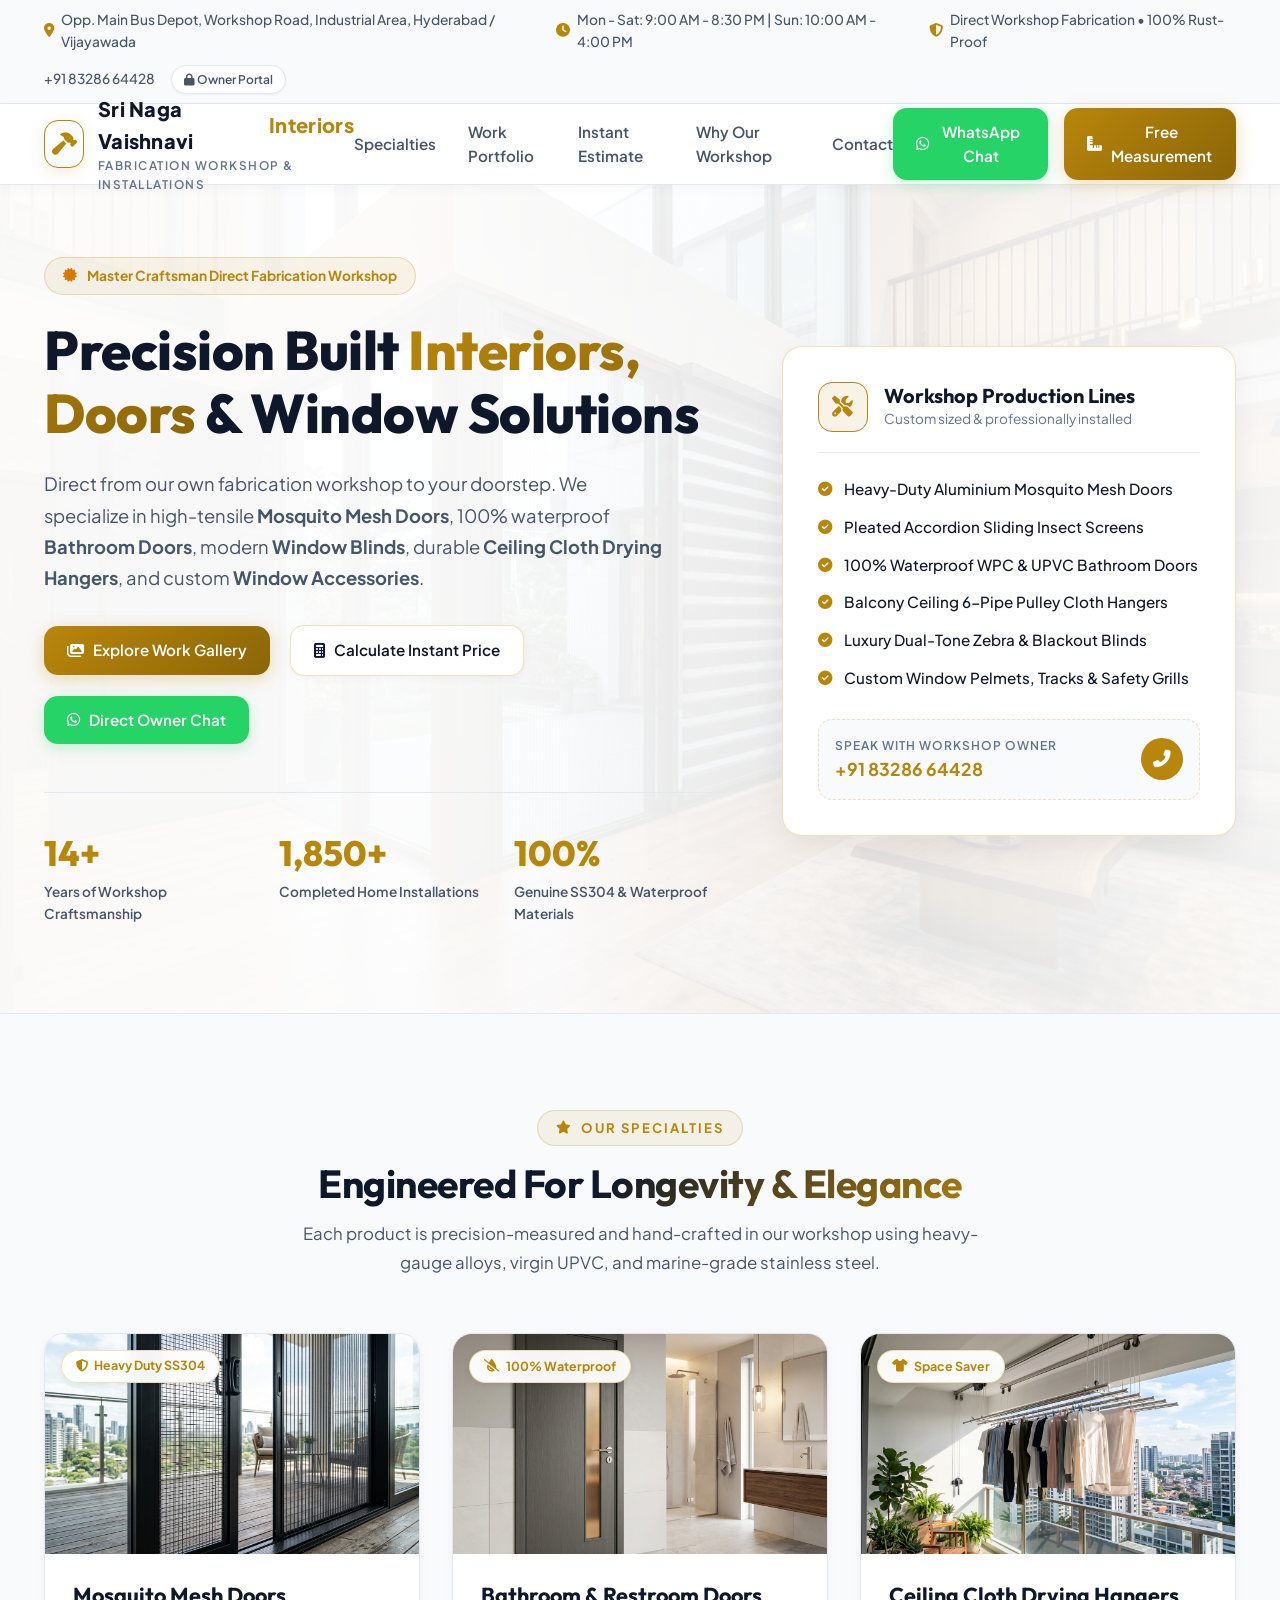
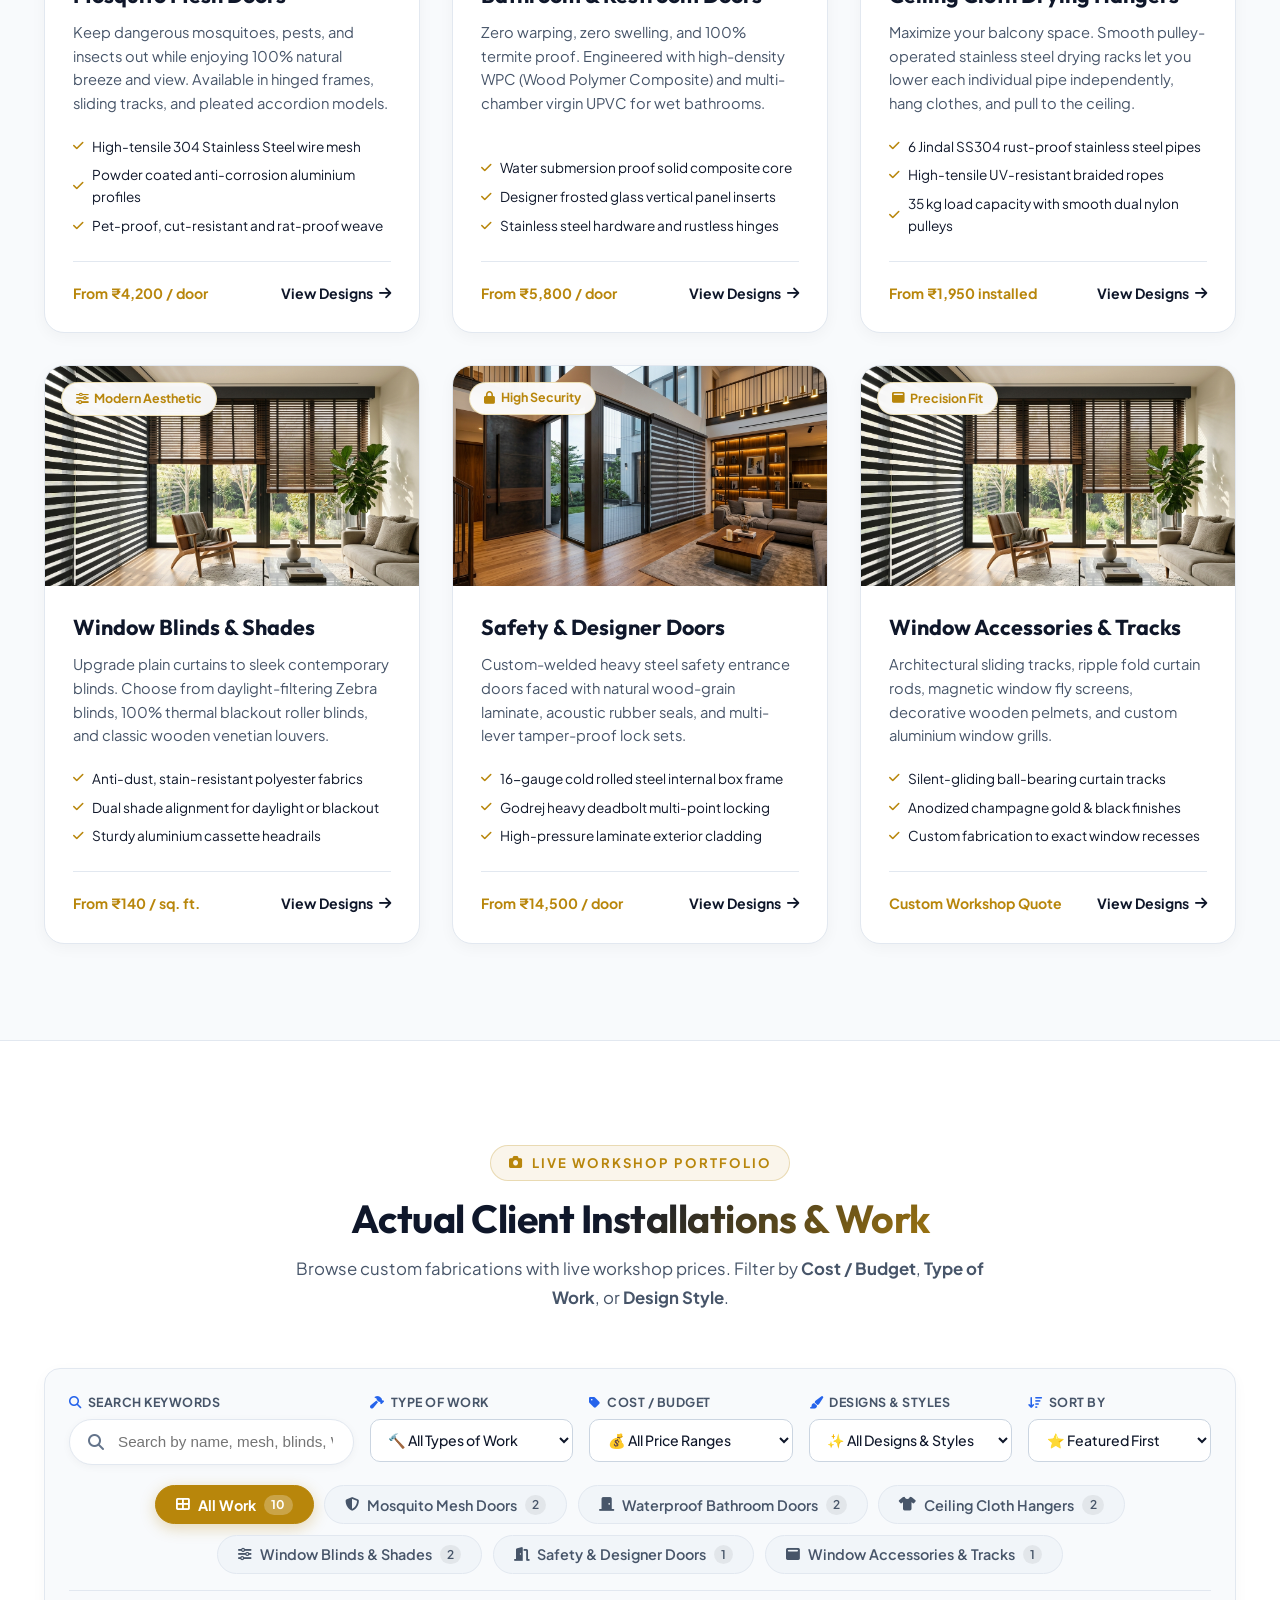
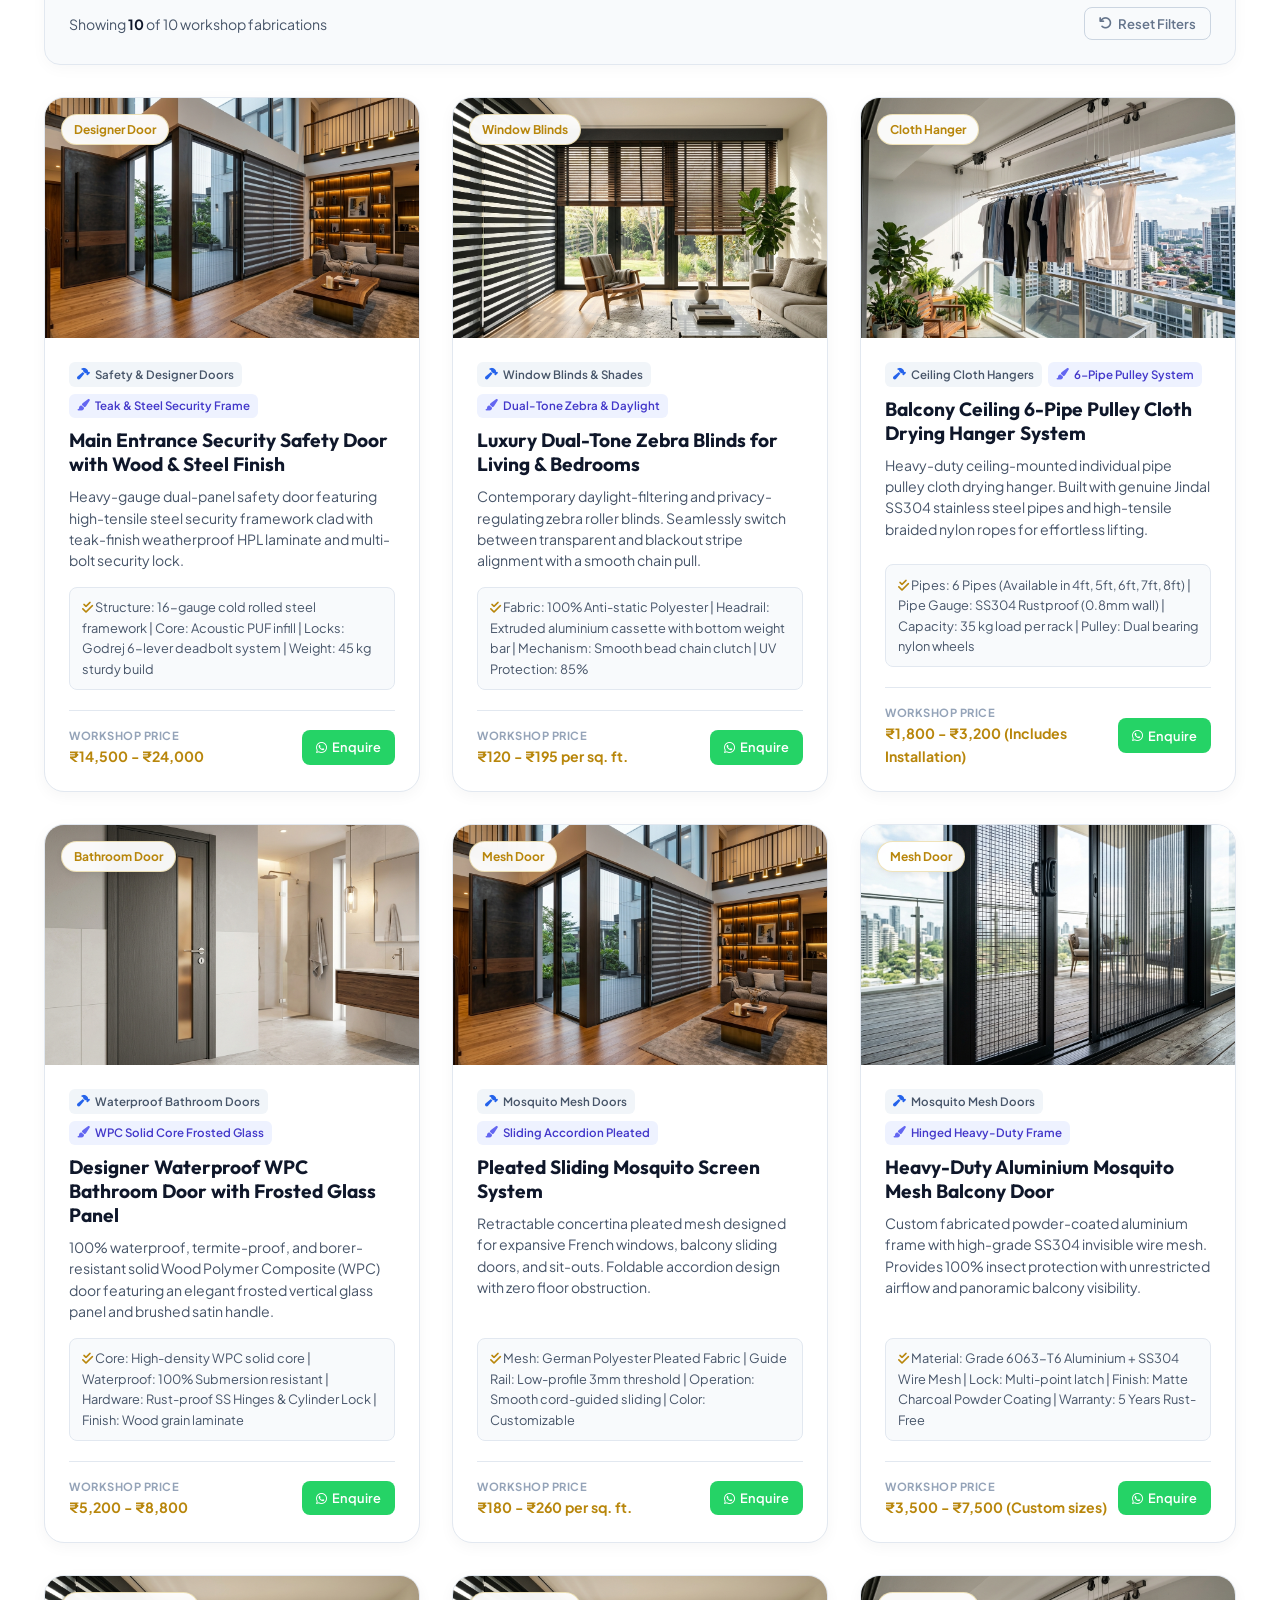
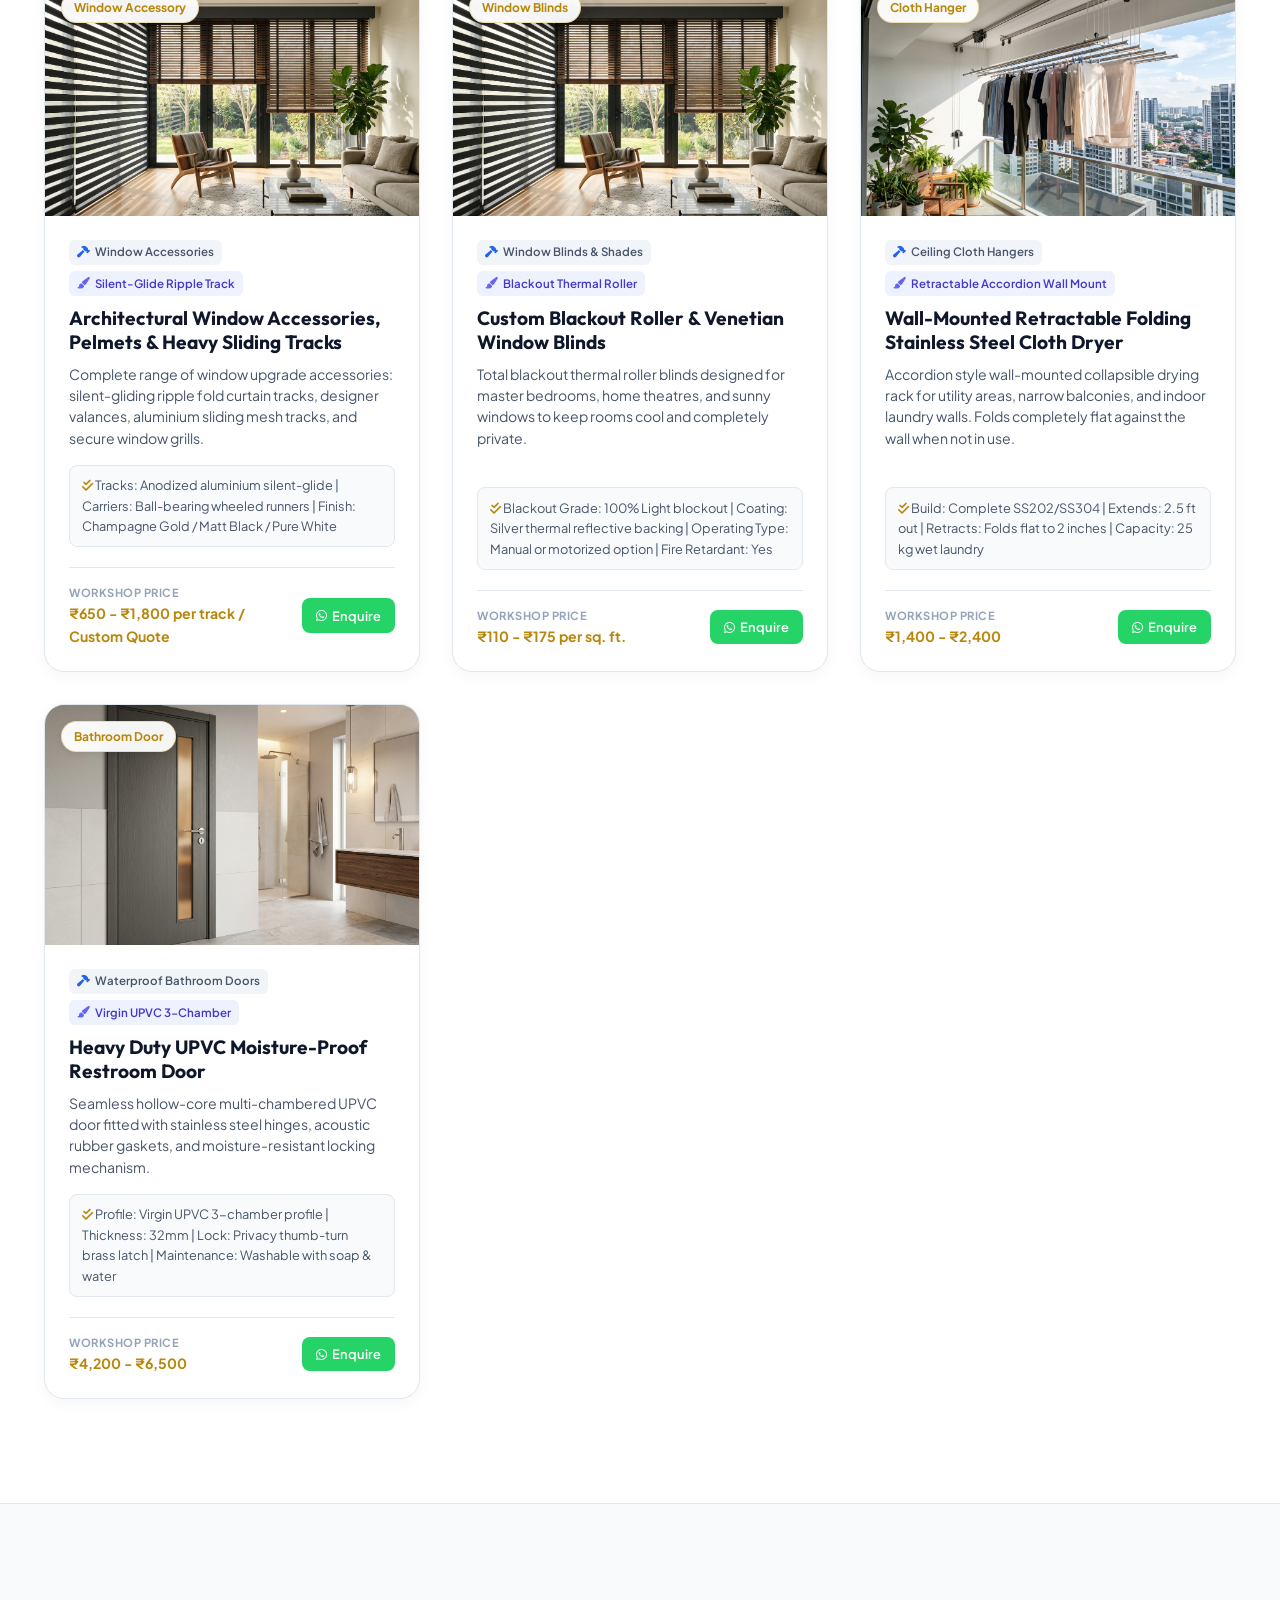
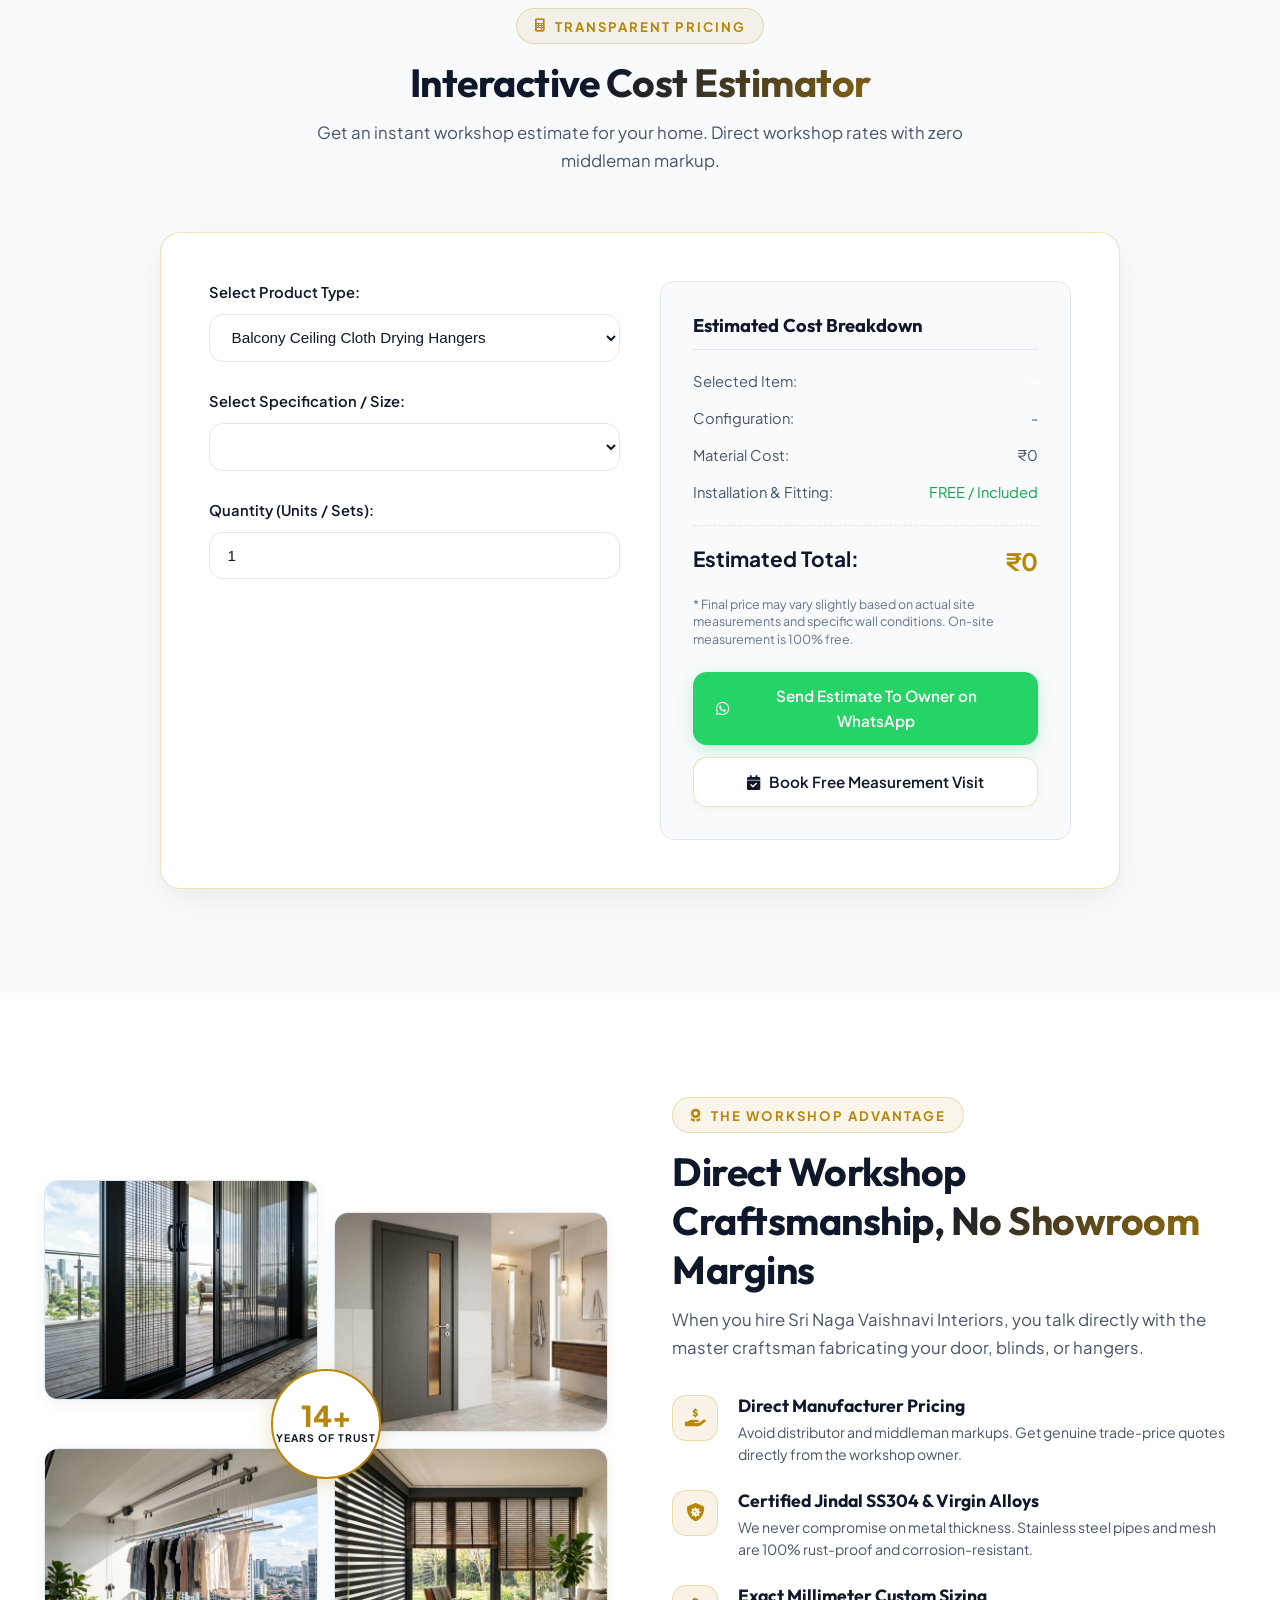
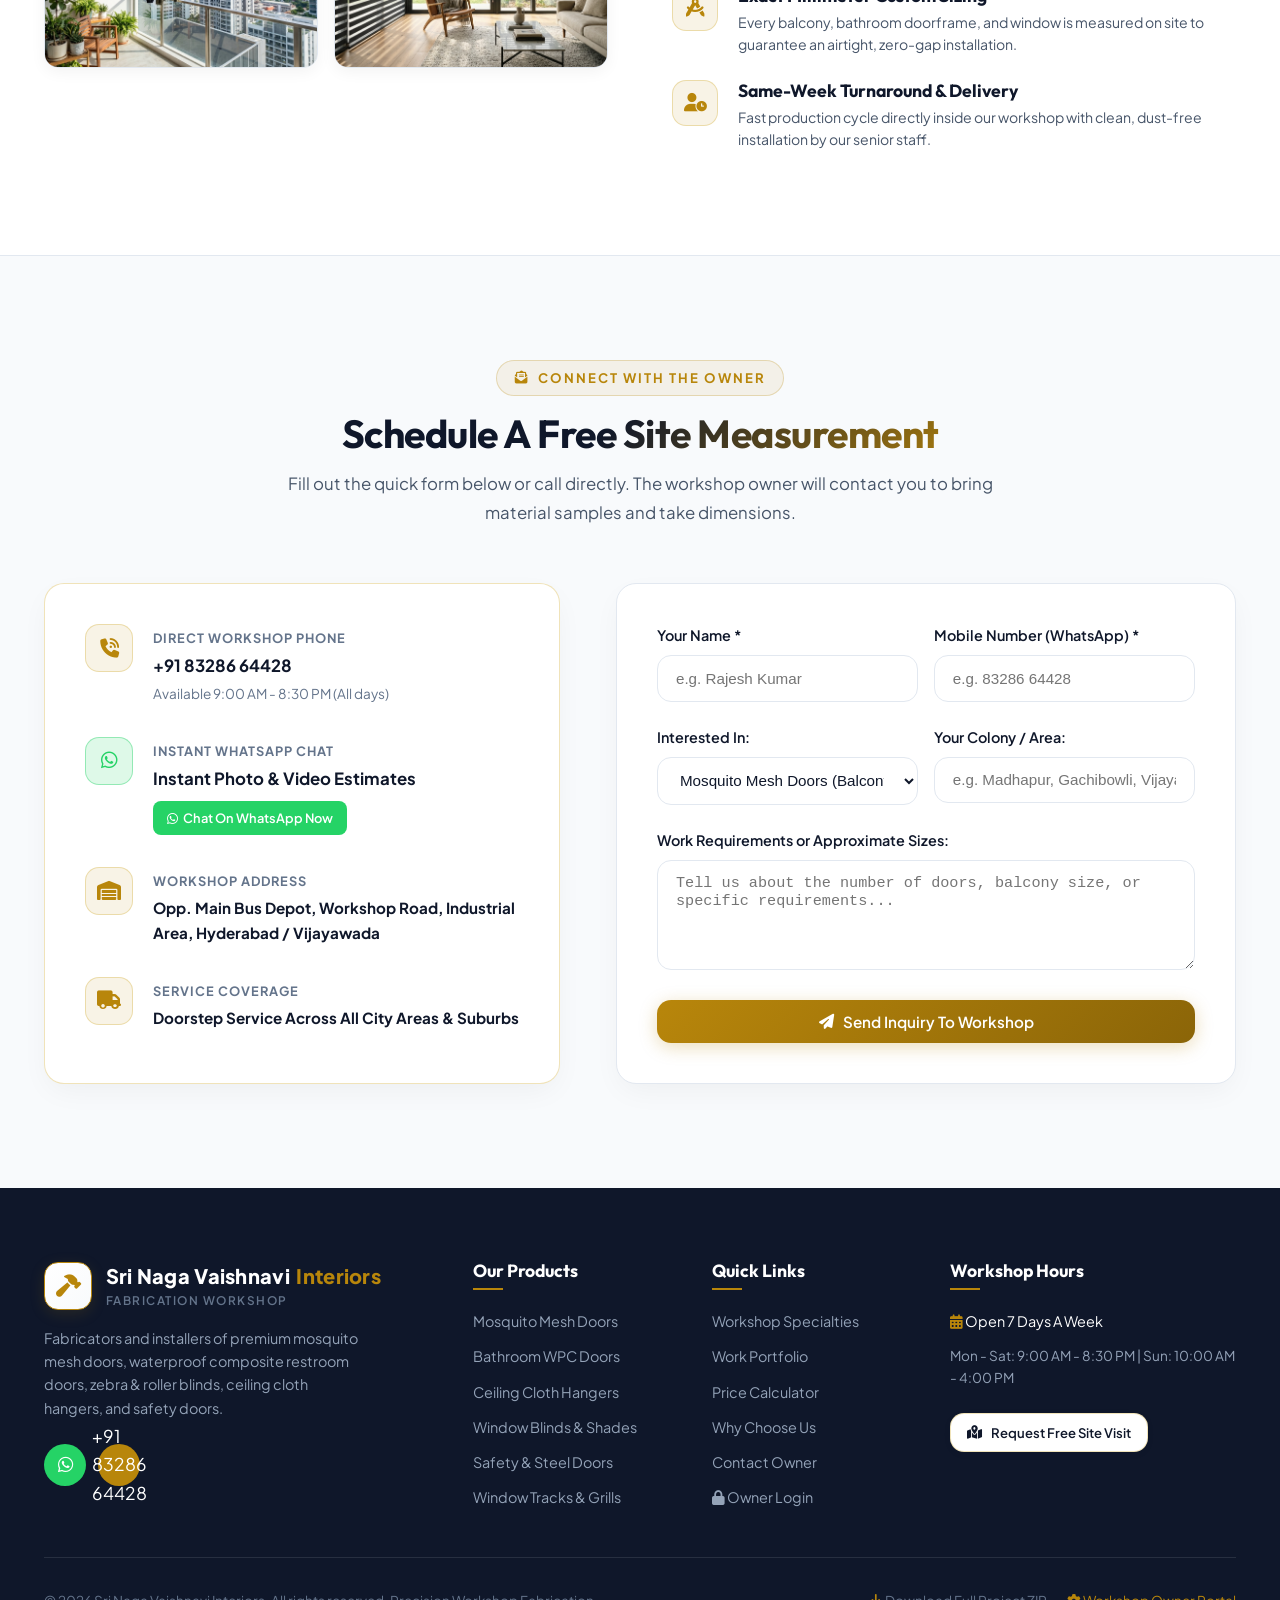
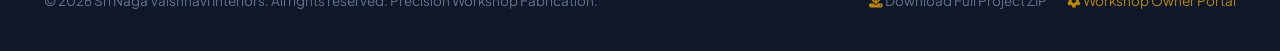
==== commit 810d8a77: "Add owner portal price changing and cost, work type, and design filters" ====
--- a/index.html
+++ b/index.html
@@ -1,946 +1,1013 @@
-<!DOCTYPE html>
-<html lang="en">
-<head>
-  <meta charset="UTF-8">
-  <meta name="viewport" content="width=device-width, initial-scale=1.0">
-  <title>Sri Naga Vaishnavi Interiors | Custom Mesh Doors, Bathroom Doors, Blinds & Cloth Hangers</title>
-  <meta name="description" content="Sri Naga Vaishnavi Interiors - Master workshop manufacturer and installer of high-durability mosquito mesh doors, waterproof bathroom doors, window blinds, ceiling cloth drying hangers, and safety doors. Direct workshop pricing with free measurement.">
-  <meta name="keywords" content="Sri Naga Vaishnavi Interiors, mesh doors, mosquito net doors, bathroom doors, PVC doors, WPC doors, ceiling cloth drying hangers, zebra blinds, window blinds, safety doors, window accessories">
-  
-  <!-- Google Fonts: Plus Jakarta Sans & Outfit -->
-  <link rel="preconnect" href="https://fonts.googleapis.com">
-  <link rel="preconnect" href="https://fonts.gstatic.com" crossorigin>
-  <link href="https://fonts.googleapis.com/css2?family=Outfit:wght@400;500;600;700;800&family=Plus+Jakarta+Sans:wght@300;400;500;600;700;800&display=swap" rel="stylesheet">
-  
-  <!-- FontAwesome Icons -->
-  <link rel="stylesheet" href="https://cdnjs.cloudflare.com/ajax/libs/font-awesome/6.4.0/css/all.min.css">
-  
-  <!-- Custom Design System Stylesheet -->
-  <link rel="stylesheet" href="css/styles.css?v=2.0">
-</head>
-<body style="background-color: #ffffff; color: #0f172a;">
-
-  <!-- Top Announcement Bar -->
-  <div class="top-bar">
-    <div class="container top-bar-inner">
-      <div class="top-bar-info">
-        <div class="top-bar-item">
-          <i class="fas fa-map-marker-alt"></i>
-          <span class="js-address">Workshop Road, Hyderabad / Vijayawada</span>
-        </div>
-        <div class="top-bar-item">
-          <i class="fas fa-clock"></i>
-          <span class="js-working-hours">Mon - Sat: 9:00 AM - 8:30 PM</span>
-        </div>
-        <div class="top-bar-item">
-          <i class="fas fa-shield-alt"></i>
-          <span>Direct Workshop Fabrication • 100% Rust-Proof</span>
-        </div>
-      </div>
-      <div class="top-bar-actions">
-        <a href="tel:+918328664428" class="top-bar-item js-phone-primary">
-          <i class="fas fa-phone-alt"></i> +91 83286 64428
-        </a>
-        <a href="#" class="admin-pill-link js-open-admin" title="Owner Management Studio">
-          <i class="fas fa-lock"></i> Owner Portal
-        </a>
-      </div>
-    </div>
-  </div>
-
-  <!-- Main Navigation Header -->
-  <header class="site-header">
-    <div class="container nav-container">
-      <a href="#" class="brand-logo">
-        <div class="logo-badge">
-          <i class="fas fa-hammer"></i>
-        </div>
-        <div class="brand-text">
-          <span class="brand-name">Sri Naga Vaishnavi <span>Interiors</span></span>
-          <span class="brand-tagline">Fabrication Workshop &amp; Installations</span>
-        </div>
-      </a>
-
-      <nav class="nav-links" id="navLinks">
-        <a href="#specialties" class="nav-link">Specialties</a>
-        <a href="#gallery" class="nav-link">Work Portfolio</a>
-        <a href="#estimator" class="nav-link">Instant Estimate</a>
-        <a href="#craftsmanship" class="nav-link">Why Our Workshop</a>
-        <a href="#contact" class="nav-link">Contact</a>
-      </nav>
-
-      <div class="nav-cta">
-        <a href="#" class="btn btn-whatsapp js-whatsapp-link" target="_blank">
-          <i class="fab fa-whatsapp"></i> WhatsApp Chat
-        </a>
-        <a href="#contact" class="btn btn-primary">
-          <i class="fas fa-ruler-combined"></i> Free Measurement
-        </a>
-        <button class="mobile-menu-btn" id="mobileMenuBtn" aria-label="Toggle menu">
-          <i class="fas fa-bars"></i>
-        </button>
-      </div>
-    </div>
-  </header>
-
-  <!-- Hero Section -->
-  <section class="hero-section">
-    <div class="hero-bg"></div>
-    <div class="container">
-      <div class="hero-grid">
-        <div class="hero-content">
-          <div class="hero-badge">
-            <i class="fas fa-certificate"></i>
-            <span>Master Craftsman Direct Fabrication Workshop</span>
-          </div>
-          <h1 class="hero-title">
-            Precision Built <span class="highlight">Interiors, Doors</span> &amp; Window Solutions
-          </h1>
-          <p class="hero-desc">
-            Direct from our own fabrication workshop to your doorstep. We specialize in high-tensile <strong>Mosquito Mesh Doors</strong>, 100% waterproof <strong>Bathroom Doors</strong>, modern <strong>Window Blinds</strong>, durable <strong>Ceiling Cloth Drying Hangers</strong>, and custom <strong>Window Accessories</strong>.
-          </p>
-          <div class="hero-actions">
-            <a href="#gallery" class="btn btn-primary">
-              <i class="fas fa-images"></i> Explore Work Gallery
-            </a>
-            <a href="#estimator" class="btn btn-outline">
-              <i class="fas fa-calculator"></i> Calculate Instant Price
-            </a>
-            <a href="#" class="btn btn-whatsapp js-whatsapp-link" target="_blank">
-              <i class="fab fa-whatsapp"></i> Direct Owner Chat
-            </a>
-          </div>
-
-          <div class="hero-stats">
-            <div class="stat-item">
-              <span class="stat-number">14+</span>
-              <span class="stat-label">Years of Workshop Craftsmanship</span>
-            </div>
-            <div class="stat-item">
-              <span class="stat-number">1,850+</span>
-              <span class="stat-label">Completed Home Installations</span>
-            </div>
-            <div class="stat-item">
-              <span class="stat-number">100%</span>
-              <span class="stat-label">Genuine SS304 &amp; Waterproof Materials</span>
-            </div>
-          </div>
-        </div>
-
-        <div class="hero-card">
-          <div class="hero-card-header">
-            <div class="hero-card-icon">
-              <i class="fas fa-tools"></i>
-            </div>
-            <div>
-              <h3 class="hero-card-title">Workshop Production Lines</h3>
-              <p class="hero-card-subtitle">Custom sized &amp; professionally installed</p>
-            </div>
-          </div>
-          <ul class="hero-services-list">
-            <li><i class="fas fa-check-circle"></i> Heavy-Duty Aluminium Mosquito Mesh Doors</li>
-            <li><i class="fas fa-check-circle"></i> Pleated Accordion Sliding Insect Screens</li>
-            <li><i class="fas fa-check-circle"></i> 100% Waterproof WPC &amp; UPVC Bathroom Doors</li>
-            <li><i class="fas fa-check-circle"></i> Balcony Ceiling 6-Pipe Pulley Cloth Hangers</li>
-            <li><i class="fas fa-check-circle"></i> Luxury Dual-Tone Zebra &amp; Blackout Blinds</li>
-            <li><i class="fas fa-check-circle"></i> Custom Window Pelmets, Tracks &amp; Safety Grills</li>
-          </ul>
-          <div class="hero-quick-call">
-            <div class="hero-call-info">
-              <span class="hero-call-label">Speak With Workshop Owner</span>
-              <span class="hero-call-number js-phone-primary">+91 83286 64428</span>
-            </div>
-            <a href="tel:+918328664428" class="hero-call-btn" title="Call Now">
-              <i class="fas fa-phone-alt"></i>
-            </a>
-          </div>
-        </div>
-      </div>
-    </div>
-  </section>
-
-  <!-- Core Workshop Offerings Overview -->
-  <section class="offerings-section" id="specialties">
-    <div class="container">
-      <div class="section-header">
-        <span class="section-tag"><i class="fas fa-star"></i> Our Specialties</span>
-        <h2 class="section-title">Engineered For Longevity &amp; Elegance</h2>
-        <p class="section-subtitle">Each product is precision-measured and hand-crafted in our workshop using heavy-gauge alloys, virgin UPVC, and marine-grade stainless steel.</p>
-      </div>
-
-      <div class="offerings-grid">
-        <!-- 1. Mosquito Mesh Doors -->
-        <div class="offering-card">
-          <div class="offering-img-wrap">
-            <span class="offering-badge"><i class="fas fa-shield-alt"></i> Heavy Duty SS304</span>
-            <img src="assets/images/mesh_door.jpg" alt="Mosquito Mesh Doors" loading="lazy">
-          </div>
-          <div class="offering-content">
-            <h3 class="offering-title">Mosquito Mesh Doors</h3>
-            <p class="offering-desc">Keep dangerous mosquitoes, pests, and insects out while enjoying 100% natural breeze and view. Available in hinged frames, sliding tracks, and pleated accordion models.</p>
-            <ul class="offering-features">
-              <li><i class="fas fa-check"></i> High-tensile 304 Stainless Steel wire mesh</li>
-              <li><i class="fas fa-check"></i> Powder coated anti-corrosion aluminium profiles</li>
-              <li><i class="fas fa-check"></i> Pet-proof, cut-resistant and rat-proof weave</li>
-            </ul>
-            <div class="offering-footer">
-              <span class="offering-price-tag">From ₹4,200 / door</span>
-              <a href="#gallery" class="offering-cta-link" onclick="setGalleryFilter('mesh_doors')">View Designs <i class="fas fa-arrow-right"></i></a>
-            </div>
-          </div>
-        </div>
-
-        <!-- 2. Waterproof Bathroom Doors -->
-        <div class="offering-card">
-          <div class="offering-img-wrap">
-            <span class="offering-badge"><i class="fas fa-tint-slash"></i> 100% Waterproof</span>
-            <img src="assets/images/bathroom_door.jpg" alt="Waterproof Bathroom Doors" loading="lazy">
-          </div>
-          <div class="offering-content">
-            <h3 class="offering-title">Bathroom &amp; Restroom Doors</h3>
-            <p class="offering-desc">Zero warping, zero swelling, and 100% termite proof. Engineered with high-density WPC (Wood Polymer Composite) and multi-chamber virgin UPVC for wet bathrooms.</p>
-            <ul class="offering-features">
-              <li><i class="fas fa-check"></i> Water submersion proof solid composite core</li>
-              <li><i class="fas fa-check"></i> Designer frosted glass vertical panel inserts</li>
-              <li><i class="fas fa-check"></i> Stainless steel hardware and rustless hinges</li>
-            </ul>
-            <div class="offering-footer">
-              <span class="offering-price-tag">From ₹5,800 / door</span>
-              <a href="#gallery" class="offering-cta-link" onclick="setGalleryFilter('bathroom_doors')">View Designs <i class="fas fa-arrow-right"></i></a>
-            </div>
-          </div>
-        </div>
-
-        <!-- 3. Ceiling Cloth Drying Hangers -->
-        <div class="offering-card">
-          <div class="offering-img-wrap">
-            <span class="offering-badge"><i class="fas fa-tshirt"></i> Space Saver</span>
-            <img src="assets/images/cloth_hanger.jpg" alt="Ceiling Cloth Drying Hangers" loading="lazy">
-          </div>
-          <div class="offering-content">
-            <h3 class="offering-title">Ceiling Cloth Drying Hangers</h3>
-            <p class="offering-desc">Maximize your balcony space. Smooth pulley-operated stainless steel drying racks let you lower each individual pipe independently, hang clothes, and pull to the ceiling.</p>
-            <ul class="offering-features">
-              <li><i class="fas fa-check"></i> 6 Jindal SS304 rust-proof stainless steel pipes</li>
-              <li><i class="fas fa-check"></i> High-tensile UV-resistant braided ropes</li>
-              <li><i class="fas fa-check"></i> 35 kg load capacity with smooth dual nylon pulleys</li>
-            </ul>
-            <div class="offering-footer">
-              <span class="offering-price-tag">From ₹1,950 installed</span>
-              <a href="#gallery" class="offering-cta-link" onclick="setGalleryFilter('cloth_hangers')">View Designs <i class="fas fa-arrow-right"></i></a>
-            </div>
-          </div>
-        </div>
-
-        <!-- 4. Window Blinds & Sunshades -->
-        <div class="offering-card">
-          <div class="offering-img-wrap">
-            <span class="offering-badge"><i class="fas fa-sliders-h"></i> Modern Aesthetic</span>
-            <img src="assets/images/blinds.jpg" alt="Window Blinds" loading="lazy">
-          </div>
-          <div class="offering-content">
-            <h3 class="offering-title">Window Blinds &amp; Shades</h3>
-            <p class="offering-desc">Upgrade plain curtains to sleek contemporary blinds. Choose from daylight-filtering Zebra blinds, 100% thermal blackout roller blinds, and classic wooden venetian louvers.</p>
-            <ul class="offering-features">
-              <li><i class="fas fa-check"></i> Anti-dust, stain-resistant polyester fabrics</li>
-              <li><i class="fas fa-check"></i> Dual shade alignment for daylight or blackout</li>
-              <li><i class="fas fa-check"></i> Sturdy aluminium cassette headrails</li>
-            </ul>
-            <div class="offering-footer">
-              <span class="offering-price-tag">From ₹140 / sq. ft.</span>
-              <a href="#gallery" class="offering-cta-link" onclick="setGalleryFilter('blinds')">View Designs <i class="fas fa-arrow-right"></i></a>
-            </div>
-          </div>
-        </div>
-
-        <!-- 5. Main Safety & Designer Doors -->
-        <div class="offering-card">
-          <div class="offering-img-wrap">
-            <span class="offering-badge"><i class="fas fa-lock"></i> High Security</span>
-            <img src="assets/images/hero.jpg" alt="Safety Designer Doors" loading="lazy">
-          </div>
-          <div class="offering-content">
-            <h3 class="offering-title">Safety &amp; Designer Doors</h3>
-            <p class="offering-desc">Custom-welded heavy steel safety entrance doors faced with natural wood-grain laminate, acoustic rubber seals, and multi-lever tamper-proof lock sets.</p>
-            <ul class="offering-features">
-              <li><i class="fas fa-check"></i> 16-gauge cold rolled steel internal box frame</li>
-              <li><i class="fas fa-check"></i> Godrej heavy deadbolt multi-point locking</li>
-              <li><i class="fas fa-check"></i> High-pressure laminate exterior cladding</li>
-            </ul>
-            <div class="offering-footer">
-              <span class="offering-price-tag">From ₹14,500 / door</span>
-              <a href="#gallery" class="offering-cta-link" onclick="setGalleryFilter('designer_doors')">View Designs <i class="fas fa-arrow-right"></i></a>
-            </div>
-          </div>
-        </div>
-
-        <!-- 6. Window Accessories & Custom Tracks -->
-        <div class="offering-card">
-          <div class="offering-img-wrap">
-            <span class="offering-badge"><i class="fas fa-window-maximize"></i> Precision Fit</span>
-            <img src="assets/images/blinds.jpg" alt="Window Accessories" loading="lazy">
-          </div>
-          <div class="offering-content">
-            <h3 class="offering-title">Window Accessories &amp; Tracks</h3>
-            <p class="offering-desc">Architectural sliding tracks, ripple fold curtain rods, magnetic window fly screens, decorative wooden pelmets, and custom aluminium window grills.</p>
-            <ul class="offering-features">
-              <li><i class="fas fa-check"></i> Silent-gliding ball-bearing curtain tracks</li>
-              <li><i class="fas fa-check"></i> Anodized champagne gold &amp; black finishes</li>
-              <li><i class="fas fa-check"></i> Custom fabrication to exact window recesses</li>
-            </ul>
-            <div class="offering-footer">
-              <span class="offering-price-tag">Custom Workshop Quote</span>
-              <a href="#gallery" class="offering-cta-link" onclick="setGalleryFilter('window_accessories')">View Designs <i class="fas fa-arrow-right"></i></a>
-            </div>
-          </div>
-        </div>
-      </div>
-    </div>
-  </section>
-
-  <!-- Live Public Work Showcase Gallery -->
-  <section class="gallery-section" id="gallery">
-    <div class="container">
-      <div class="section-header">
-        <span class="section-tag"><i class="fas fa-camera"></i> Live Workshop Portfolio</span>
-        <h2 class="section-title">Actual Client Installations &amp; Work</h2>
-        <p class="section-subtitle">Browse through our recently completed custom fabrications. Click any photo for technical specifications and 1-click WhatsApp quotes.</p>
-      </div>
-
-      <!-- Gallery Controls: Search & Category Pills -->
-      <div class="gallery-controls">
-        <div class="gallery-search-wrap">
-          <i class="fas fa-search gallery-search-icon"></i>
-          <input type="text" id="gallerySearch" class="gallery-search-input" placeholder="Search by name, mesh, blinds, WPC, balcony...">
-        </div>
-
-        <div class="category-pills" id="categoryPills">
-          <!-- Populated by JavaScript -->
-        </div>
-      </div>
-
-      <!-- Portfolio Items Grid -->
-      <div class="portfolio-grid" id="portfolioGrid">
-        <!-- Loaded dynamically from Backend SQLite -->
-      </div>
-    </div>
-  </section>
-
-  <!-- Interactive Instant Quotation Calculator -->
-  <section class="estimator-section" id="estimator">
-    <div class="container">
-      <div class="section-header">
-        <span class="section-tag"><i class="fas fa-calculator"></i> Transparent Pricing</span>
-        <h2 class="section-title">Interactive Cost Estimator</h2>
-        <p class="section-subtitle">Get an instant workshop estimate for your home. Direct workshop rates with zero middleman markup.</p>
-      </div>
-
-      <div class="estimator-card">
-        <div class="calc-grid">
-          <div class="calc-inputs-pane">
-            <div class="calc-group">
-              <label class="calc-label" for="calcService">Select Product Type:</label>
-              <select id="calcService" class="calc-select">
-                <option value="mesh_door">Mosquito Mesh Balcony Doors</option>
-                <option value="bathroom_door">Waterproof Bathroom Doors</option>
-                <option value="cloth_hanger" selected>Balcony Ceiling Cloth Drying Hangers</option>
-                <option value="blinds">Window Blinds (Zebra / Roller)</option>
-                <option value="designer_doors">Safety &amp; Main Designer Doors</option>
-              </select>
-            </div>
-
-            <div class="calc-group">
-              <label class="calc-label" for="calcVariant">Select Specification / Size:</label>
-              <select id="calcVariant" class="calc-select">
-                <!-- Dynamically populated -->
-              </select>
-            </div>
-
-            <div class="calc-group calc-row-2" id="calcDimensionRow" style="display: none;">
-              <div>
-                <label class="calc-label" for="calcWidth">Width (Feet):</label>
-                <input type="number" id="calcWidth" class="calc-input" value="4" min="1" max="20" step="0.5">
-              </div>
-              <div>
-                <label class="calc-label" for="calcHeight">Height (Feet):</label>
-                <input type="number" id="calcHeight" class="calc-input" value="5" min="1" max="20" step="0.5">
-              </div>
-            </div>
-
-            <div class="calc-group">
-              <label class="calc-label" for="calcQty">Quantity (Units / Sets):</label>
-              <input type="number" id="calcQty" class="calc-input" value="1" min="1" max="50">
-            </div>
-          </div>
-
-          <div class="calc-results-box">
-            <div>
-              <h3 class="estimate-breakdown-title">Estimated Cost Breakdown</h3>
-              <div class="estimate-row">
-                <span>Selected Item:</span>
-                <strong id="estProduct" style="color:#ffffff;">-</strong>
-              </div>
-              <div class="estimate-row">
-                <span>Configuration:</span>
-                <span id="estSpecs">-</span>
-              </div>
-              <div class="estimate-row">
-                <span>Material Cost:</span>
-                <span id="estSubtotal">₹0</span>
-              </div>
-              <div class="estimate-row">
-                <span>Installation &amp; Fitting:</span>
-                <span id="estInstallation" style="color:var(--accent-green);">FREE / Included</span>
-              </div>
-              <div class="estimate-row total">
-                <span>Estimated Total:</span>
-                <span class="estimate-total-price" id="estTotal">₹0</span>
-              </div>
-              <p class="estimate-note">* Final price may vary slightly based on actual site measurements and specific wall conditions. On-site measurement is 100% free.</p>
-            </div>
-
-            <div>
-              <a href="#" id="calcWhatsAppBtn" target="_blank" class="btn btn-whatsapp" style="width: 100%; margin-bottom: 0.75rem;">
-                <i class="fab fa-whatsapp"></i> Send Estimate To Owner on WhatsApp
-              </a>
-              <a href="#contact" class="btn btn-outline" style="width: 100%;">
-                <i class="fas fa-calendar-check"></i> Book Free Measurement Visit
-              </a>
-            </div>
-          </div>
-        </div>
-      </div>
-    </div>
-  </section>
-
-  <!-- Why Our Workshop / Craftsmanship Section -->
-  <section class="craft-section" id="craftsmanship">
-    <div class="container">
-      <div class="craft-grid">
-        <div class="craft-image-grid">
-          <div class="craft-img-box">
-            <img src="assets/images/mesh_door.jpg" alt="Mesh Door Craft" loading="lazy">
-          </div>
-          <div class="craft-img-box">
-            <img src="assets/images/bathroom_door.jpg" alt="Bathroom Door Craft" loading="lazy">
-          </div>
-          <div class="craft-img-box">
-            <img src="assets/images/cloth_hanger.jpg" alt="Cloth Hanger Craft" loading="lazy">
-          </div>
-          <div class="craft-img-box">
-            <img src="assets/images/blinds.jpg" alt="Blinds Craft" loading="lazy">
-          </div>
-          <div class="craft-experience-badge">
-            <span class="craft-exp-years">14+</span>
-            <span class="craft-exp-text">Years of Trust</span>
-          </div>
-        </div>
-
-        <div class="craft-content">
-          <span class="section-tag"><i class="fas fa-award"></i> The Workshop Advantage</span>
-          <h2 class="section-title">Direct Workshop Craftsmanship, No Showroom Margins</h2>
-          <p class="section-subtitle">When you hire Sri Naga Vaishnavi Interiors, you talk directly with the master craftsman fabricating your door, blinds, or hangers.</p>
-
-          <div class="craft-points">
-            <div class="craft-point">
-              <div class="craft-point-icon"><i class="fas fa-hand-holding-usd"></i></div>
-              <div>
-                <h4 class="craft-point-title">Direct Manufacturer Pricing</h4>
-                <p class="craft-point-desc">Avoid distributor and middleman markups. Get genuine trade-price quotes directly from the workshop owner.</p>
-              </div>
-            </div>
-
-            <div class="craft-point">
-              <div class="craft-point-icon"><i class="fas fa-shield-virus"></i></div>
-              <div>
-                <h4 class="craft-point-title">Certified Jindal SS304 &amp; Virgin Alloys</h4>
-                <p class="craft-point-desc">We never compromise on metal thickness. Stainless steel pipes and mesh are 100% rust-proof and corrosion-resistant.</p>
-              </div>
-            </div>
-
-            <div class="craft-point">
-              <div class="craft-point-icon"><i class="fas fa-drafting-compass"></i></div>
-              <div>
-                <h4 class="craft-point-title">Exact Millimeter Custom Sizing</h4>
-                <p class="craft-point-desc">Every balcony, bathroom doorframe, and window is measured on site to guarantee an airtight, zero-gap installation.</p>
-              </div>
-            </div>
-
-            <div class="craft-point">
-              <div class="craft-point-icon"><i class="fas fa-user-clock"></i></div>
-              <div>
-                <h4 class="craft-point-title">Same-Week Turnaround &amp; Delivery</h4>
-                <p class="craft-point-desc">Fast production cycle directly inside our workshop with clean, dust-free installation by our senior staff.</p>
-              </div>
-            </div>
-          </div>
-        </div>
-      </div>
-    </div>
-  </section>
-
-  <!-- Contact Section & Customer Inquiry Form -->
-  <section class="contact-section" id="contact">
-    <div class="container">
-      <div class="section-header">
-        <span class="section-tag"><i class="fas fa-envelope-open-text"></i> Connect With The Owner</span>
-        <h2 class="section-title">Schedule A Free Site Measurement</h2>
-        <p class="section-subtitle">Fill out the quick form below or call directly. The workshop owner will contact you to bring material samples and take dimensions.</p>
-      </div>
-
-      <div class="contact-grid">
-        <div class="contact-info-card">
-          <div class="contact-method">
-            <div class="contact-icon"><i class="fas fa-phone-volume"></i></div>
-            <div>
-              <span class="contact-label">Direct Workshop Phone</span>
-              <div class="contact-value js-phone-primary">+91 83286 64428</div>
-              <div style="font-size: 0.85rem; color: var(--text-muted); margin-top: 0.2rem;">Available 9:00 AM - 8:30 PM (All days)</div>
-            </div>
-          </div>
-
-          <div class="contact-method">
-            <div class="contact-icon" style="background: rgba(37, 211, 102, 0.15); border-color: rgba(37, 211, 102, 0.4); color: #25d366;">
-              <i class="fab fa-whatsapp"></i>
-            </div>
-            <div>
-              <span class="contact-label">Instant WhatsApp Chat</span>
-              <div class="contact-value">Instant Photo &amp; Video Estimates</div>
-              <a href="#" class="btn-sm-whatsapp js-whatsapp-link" target="_blank" style="margin-top: 0.5rem; display: inline-flex;">
-                <i class="fab fa-whatsapp"></i> Chat On WhatsApp Now
-              </a>
-            </div>
-          </div>
-
-          <div class="contact-method">
-            <div class="contact-icon"><i class="fas fa-warehouse"></i></div>
-            <div>
-              <span class="contact-label">Workshop Address</span>
-              <div class="contact-value js-address" style="font-size: 0.95rem;">Workshop Road, Opp. Main Bus Depot, Industrial Estate</div>
-            </div>
-          </div>
-
-          <div class="contact-method">
-            <div class="contact-icon"><i class="fas fa-truck"></i></div>
-            <div>
-              <span class="contact-label">Service Coverage</span>
-              <div class="contact-value" style="font-size: 0.95rem;">Doorstep Service Across All City Areas &amp; Suburbs</div>
-            </div>
-          </div>
-        </div>
-
-        <div class="contact-form-card">
-          <form id="contactForm">
-            <div class="calc-row-2">
-              <div class="form-group">
-                <label class="form-label" for="inqName">Your Name *</label>
-                <input type="text" id="inqName" class="form-input" placeholder="e.g. Rajesh Kumar" required>
-              </div>
-              <div class="form-group">
-                <label class="form-label" for="inqPhone">Mobile Number (WhatsApp) *</label>
-                <input type="tel" id="inqPhone" class="form-input" placeholder="e.g. 83286 64428" required>
-              </div>
-            </div>
-
-            <div class="calc-row-2">
-              <div class="form-group">
-                <label class="form-label" for="inqService">Interested In:</label>
-                <select id="inqService" class="form-select">
-                  <option value="Mosquito Mesh Doors">Mosquito Mesh Doors (Balcony/Main)</option>
-                  <option value="Waterproof Bathroom Doors">Waterproof Bathroom / Restroom Doors</option>
-                  <option value="Ceiling Cloth Hangers">Ceiling Cloth Drying Hangers</option>
-                  <option value="Window Blinds & Shades">Window Blinds &amp; Sunshades</option>
-                  <option value="Safety & Designer Doors">Safety Entrance &amp; Designer Doors</option>
-                  <option value="Window Accessories">Window Tracks &amp; Accessories</option>
-                  <option value="Multiple Products">Multiple Interior Products</option>
-                </select>
-              </div>
-              <div class="form-group">
-                <label class="form-label" for="inqAddress">Your Colony / Area:</label>
-                <input type="text" id="inqAddress" class="form-input" placeholder="e.g. Madhapur, Gachibowli, Vijayawada...">
-              </div>
-            </div>
-
-            <div class="form-group">
-              <label class="form-label" for="inqMessage">Work Requirements or Approximate Sizes:</label>
-              <textarea id="inqMessage" class="form-textarea" placeholder="Tell us about the number of doors, balcony size, or specific requirements..."></textarea>
-            </div>
-
-            <div class="form-submit-row">
-              <button type="submit" class="btn btn-primary" style="flex-grow: 1;">
-                <i class="fas fa-paper-plane"></i> Send Inquiry To Workshop
-              </button>
-            </div>
-          </form>
-        </div>
-      </div>
-    </div>
-  </section>
-
-  <!-- Site Footer -->
-  <footer class="site-footer">
-    <div class="container">
-      <div class="footer-grid">
-        <div class="footer-brand">
-          <div class="brand-logo" style="margin-bottom: 1rem;">
-            <div class="logo-badge"><i class="fas fa-hammer"></i></div>
-            <div class="brand-text">
-              <span class="brand-name">Sri Naga Vaishnavi <span>Interiors</span></span>
-              <span class="brand-tagline">Fabrication Workshop</span>
-            </div>
-          </div>
-          <p>Fabricators and installers of premium mosquito mesh doors, waterproof composite restroom doors, zebra &amp; roller blinds, ceiling cloth hangers, and safety doors.</p>
-          <div style="display: flex; gap: 0.75rem;">
-            <a href="#" class="hero-call-btn js-whatsapp-link" target="_blank" style="background:#25d366; color:#ffffff;"><i class="fab fa-whatsapp"></i></a>
-            <a href="tel:+918328664428" class="hero-call-btn js-phone-primary"><i class="fas fa-phone-alt"></i></a>
-          </div>
-        </div>
-
-        <div>
-          <h4 class="footer-col-title">Our Products</h4>
-          <ul class="footer-links">
-            <li><a href="#gallery" onclick="setGalleryFilter('mesh_doors')">Mosquito Mesh Doors</a></li>
-            <li><a href="#gallery" onclick="setGalleryFilter('bathroom_doors')">Bathroom WPC Doors</a></li>
-            <li><a href="#gallery" onclick="setGalleryFilter('cloth_hangers')">Ceiling Cloth Hangers</a></li>
-            <li><a href="#gallery" onclick="setGalleryFilter('blinds')">Window Blinds &amp; Shades</a></li>
-            <li><a href="#gallery" onclick="setGalleryFilter('designer_doors')">Safety &amp; Steel Doors</a></li>
-            <li><a href="#gallery" onclick="setGalleryFilter('window_accessories')">Window Tracks &amp; Grills</a></li>
-          </ul>
-        </div>
-
-        <div>
-          <h4 class="footer-col-title">Quick Links</h4>
-          <ul class="footer-links">
-            <li><a href="#specialties">Workshop Specialties</a></li>
-            <li><a href="#gallery">Work Portfolio</a></li>
-            <li><a href="#estimator">Price Calculator</a></li>
-            <li><a href="#craftsmanship">Why Choose Us</a></li>
-            <li><a href="#contact">Contact Owner</a></li>
-            <li><a href="#" class="js-open-admin"><i class="fas fa-lock"></i> Owner Login</a></li>
-          </ul>
-        </div>
-
-        <div>
-          <h4 class="footer-col-title">Workshop Hours</h4>
-          <p style="margin-bottom: 0.75rem; color: #ffffff;"><i class="fas fa-calendar-alt text-gold"></i> Open 7 Days A Week</p>
-          <p style="font-size: 0.85rem; line-height: 1.6;" class="js-working-hours">Mon - Sat: 9:00 AM - 8:30 PM<br>Sunday: 10:00 AM - 4:00 PM</p>
-          <div style="margin-top: 1.5rem;">
-            <a href="#contact" class="btn btn-outline" style="font-size: 0.82rem; padding: 0.5rem 1rem;">
-              <i class="fas fa-map-marked-alt"></i> Request Free Site Visit
-            </a>
-          </div>
-        </div>
-      </div>
-
-      <div class="footer-bottom">
-        <div>&copy; 2026 Sri Naga Vaishnavi Interiors. All rights reserved. Precision Workshop Fabrication.</div>
-        <div style="display: flex; align-items: center; gap: 1.25rem;">
-          <a href="/download" download style="color: var(--text-muted); font-size: 0.85rem;" title="Download full website package as ZIP"><i class="fas fa-download text-gold"></i> Download Full Project ZIP</a>
-          <a href="#" class="js-open-admin" style="color: var(--accent-gold);"><i class="fas fa-cog"></i> Workshop Owner Portal</a>
-        </div>
-      </div>
-    </div>
-  </footer>
-
-  <!-- Lightbox Preview Modal -->
-  <div class="modal-overlay" id="lightboxModal">
-    <div class="modal-content-wrap">
-      <button class="modal-close-btn" onclick="closeLightbox()" aria-label="Close Preview">
-        <i class="fas fa-times"></i>
-      </button>
-      <div class="lightbox-grid">
-        <div class="lightbox-img-pane">
-          <img id="lightboxImg" src="" alt="Work Preview">
-        </div>
-        <div class="lightbox-details-pane">
-          <span class="lightbox-category" id="lightboxCategory">Category</span>
-          <h3 class="lightbox-title" id="lightboxTitle">Project Title</h3>
-          <p class="lightbox-desc" id="lightboxDesc">Project description...</p>
-          
-          <div class="lightbox-spec-box">
-            <div class="lightbox-spec-title"><i class="fas fa-microchip"></i> Materials &amp; Specifications</div>
-            <div class="lightbox-spec-text" id="lightboxSpecs">Specification details...</div>
-          </div>
-
-          <div class="lightbox-price" id="lightboxPrice">₹0</div>
-
-          <div style="margin-top: auto; display: flex; flex-direction: column; gap: 0.75rem;">
-            <a href="#" id="lightboxWhatsAppBtn" target="_blank" class="btn btn-whatsapp">
-              <i class="fab fa-whatsapp"></i> Enquire About This Specific Work
-            </a>
-            <a href="#contact" onclick="closeLightbox()" class="btn btn-outline">
-              <i class="fas fa-ruler"></i> Book Measurement For This Design
-            </a>
-          </div>
-        </div>
-      </div>
-    </div>
-  </div>
-
-  <!-- Owner Admin Studio Modal -->
-  <div class="modal-overlay" id="adminModal">
-    <div class="admin-modal-wrap">
-      <div class="admin-header">
-        <div class="admin-header-title">
-          <i class="fas fa-user-shield"></i>
-          <span>Sri Naga Vaishnavi Interiors — Owner Studio</span>
-        </div>
-        <button class="modal-close-btn" id="closeAdminBtn" aria-label="Close Admin Modal">
-          <i class="fas fa-times"></i>
-        </button>
-      </div>
-
-      <!-- Admin Login View -->
-      <div id="adminLoginView" style="padding: 3rem 2rem; max-width: 440px; margin: 0 auto; text-align: center;">
-        <div style="font-size: 3rem; color: var(--accent-gold); margin-bottom: 1rem;">
-          <i class="fas fa-lock"></i>
-        </div>
-        <h3 style="margin-bottom: 0.5rem; font-size: 1.5rem;">Owner Management Login</h3>
-        <p style="color: var(--text-secondary); font-size: 0.9rem; margin-bottom: 2rem;">
-          Enter your owner security PIN to upload work photos, manage catalog items, and view customer inquiries.
-        </p>
-
-        <form id="adminLoginForm">
-          <div class="form-group" style="text-align: left;">
-            <label class="form-label" for="adminPinInput">Owner PIN:</label>
-            <input type="password" id="adminPinInput" class="form-input" placeholder="Default PIN: admin123" required autocomplete="current-password">
-          </div>
-          <div id="adminLoginError" style="display: none; color: #ef4444; font-size: 0.85rem; margin-bottom: 1rem;">
-            Incorrect PIN
-          </div>
-          <button type="submit" class="btn btn-primary" style="width: 100%;">
-            <i class="fas fa-sign-in-alt"></i> Access Owner Dashboard
-          </button>
-        </form>
-      </div>
-
-      <!-- Admin Dashboard View -->
-      <div id="adminDashboardView" style="display: none;">
-        <!-- Quick WhatsApp Live Control Bar for Owner -->
-        <div style="background: rgba(37, 211, 102, 0.12); border-bottom: 1px solid rgba(37, 211, 102, 0.3); padding: 1rem 1.75rem; display: flex; align-items: center; justify-content: space-between; flex-wrap: wrap; gap: 1rem;">
-          <div style="display: flex; align-items: center; gap: 0.75rem;">
-            <i class="fab fa-whatsapp" style="font-size: 1.6rem; color: #25d366;"></i>
-            <div>
-              <strong style="color: #ffffff; font-size: 0.95rem;">Live WhatsApp Hotline</strong>
-              <div style="font-size: 0.78rem; color: var(--text-secondary);">Change this number at any time — updates website instantly</div>
-            </div>
-          </div>
-          <div style="display: flex; align-items: center; gap: 0.6rem;">
-            <input type="text" id="quickWhatsappInput" class="form-input" style="width: 170px; padding: 0.45rem 0.75rem; font-size: 0.9rem;" value="+918328664428" placeholder="+918328664428">
-            <button type="button" id="quickWhatsappSaveBtn" class="btn btn-whatsapp" style="padding: 0.45rem 1rem; font-size: 0.85rem;">
-              <i class="fas fa-check"></i> Update WhatsApp
-            </button>
-          </div>
-        </div>
-
-        <div class="admin-tabs">
-          <button class="admin-tab-btn active" data-tab="tabUpload">
-            <i class="fas fa-cloud-upload-alt"></i> Upload Work Photo
-          </button>
-          <button class="admin-tab-btn" data-tab="tabManageWorks">
-            <i class="fas fa-images"></i> Manage Gallery Photos
-          </button>
-          <button class="admin-tab-btn" data-tab="tabInquiries">
-            <i class="fas fa-comments"></i> Customer Inquiries &amp; Leads
-          </button>
-          <button class="admin-tab-btn" data-tab="tabSettings">
-            <i class="fas fa-sliders-h"></i> Workshop Profile &amp; PIN
-          </button>
-          <a href="/download" download class="admin-tab-btn" style="color: var(--accent-gold); margin-left: auto;" title="Download complete website and photos ZIP">
-            <i class="fas fa-download"></i> Download Full Project ZIP
-          </a>
-          <button class="admin-tab-btn" id="adminLogoutBtn" style="color: #ef4444;">
-            <i class="fas fa-sign-out-alt"></i> Logout
-          </button>
-        </div>
-
-        <!-- Tab 1: Upload New Work Photo -->
-        <div class="admin-tab-content active" id="tabUpload">
-          <form id="uploadWorkForm">
-            <div class="upload-dropzone" id="uploadDropzone">
-              <input type="file" id="workPhotoFile" accept="image/*" style="display: none;">
-              <i class="fas fa-camera upload-icon"></i>
-              <h4 style="font-size: 1.1rem; margin-bottom: 0.35rem;">Take Photo or Choose File from Phone / PC</h4>
-              <p style="font-size: 0.85rem; color: var(--text-muted);">Supports JPG, PNG, WEBP. Tap to browse or capture.</p>
-              
-              <div class="upload-preview-box" id="uploadPreviewBox">
-                <img id="uploadPreviewImg" src="" alt="Upload Preview">
-              </div>
-            </div>
-
-            <div class="calc-row-2">
-              <div class="form-group">
-                <label class="form-label" for="workTitle">Work Title / Project Name *</label>
-                <input type="text" id="workTitle" class="form-input" placeholder="e.g. Heavy-Duty Balcony Mosquito Mesh Door" required>
-              </div>
-
-              <div class="form-group">
-                <label class="form-label" for="workCategory">Product Category *</label>
-                <select id="workCategory" class="form-select" required>
-                  <option value="mesh_doors">Mosquito Mesh Doors</option>
-                  <option value="bathroom_doors">Waterproof Bathroom Doors</option>
-                  <option value="cloth_hangers">Ceiling Cloth Drying Hangers</option>
-                  <option value="blinds">Window Blinds &amp; Shades</option>
-                  <option value="designer_doors">Safety &amp; Designer Doors</option>
-                  <option value="window_accessories">Window Accessories &amp; Tracks</option>
-                </select>
-              </div>
-            </div>
-
-            <div class="form-group">
-              <label class="form-label" for="workDescription">Description (Optional)</label>
-              <textarea id="workDescription" class="form-textarea" placeholder="Describe the installation, location, balcony details, or special customization..."></textarea>
-            </div>
-
-            <div class="calc-row-2">
-              <div class="form-group">
-                <label class="form-label" for="workSpecs">Materials / Specifications Used</label>
-                <input type="text" id="workSpecs" class="form-input" placeholder="e.g. SS304 Mesh, Jindal Pipes, 100% WPC Solid Core, 5 Yrs Warranty">
-              </div>
-
-              <div class="form-group">
-                <label class="form-label" for="workPrice">Price Range / Estimate</label>
-                <input type="text" id="workPrice" class="form-input" placeholder="e.g. ₹4,500 - ₹6,500 or ₹180 / sq.ft">
-              </div>
-            </div>
-
-            <div class="form-group" style="display: flex; align-items: center; gap: 0.75rem;">
-              <input type="checkbox" id="workFeatured" style="width: 18px; height: 18px; accent-color: var(--accent-gold);">
-              <label for="workFeatured" style="font-size: 0.92rem; color: #ffffff; cursor: pointer;">
-                Feature this project prominently on the homepage top showcase
-              </label>
-            </div>
-
-            <button type="submit" class="btn btn-primary" style="width: 100%; padding: 0.95rem;">
-              <i class="fas fa-cloud-upload-alt"></i> Publish Photo To Public Website
-            </button>
-          </form>
-        </div>
-
-        <!-- Tab 2: Manage Live Works -->
-        <div class="admin-tab-content" id="tabManageWorks">
-          <div class="admin-table-wrap">
-            <table class="admin-table">
-              <thead>
-                <tr>
-                  <th>Photo</th>
-                  <th>Title &amp; Specs</th>
-                  <th>Category</th>
-                  <th>Price Range</th>
-                  <th>Actions</th>
-                </tr>
-              </thead>
-              <tbody id="adminWorksList">
-                <!-- Dynamically loaded -->
-              </tbody>
-            </table>
-          </div>
-        </div>
-
-        <!-- Tab 3: Customer Inquiries & Leads -->
-        <div class="admin-tab-content" id="tabInquiries">
-          <div class="admin-table-wrap">
-            <table class="admin-table">
-              <thead>
-                <tr>
-                  <th>Customer &amp; Date</th>
-                  <th>Phone</th>
-                  <th>Service Needed</th>
-                  <th>Message / Location</th>
-                  <th>Lead Status</th>
-                  <th>Actions</th>
-                </tr>
-              </thead>
-              <tbody id="adminInquiriesList">
-                <!-- Dynamically loaded -->
-              </tbody>
-            </table>
-          </div>
-        </div>
-
-        <!-- Tab 4: Workshop Profile & Settings -->
-        <div class="admin-tab-content" id="tabSettings">
-          <form id="adminSettingsForm">
-            <div class="calc-row-2">
-              <div class="form-group">
-                <label class="form-label" for="setBusinessName">Business Name</label>
-                <input type="text" id="setBusinessName" class="form-input">
-              </div>
-              <div class="form-group">
-                <label class="form-label" for="setOwnerName">Owner Name</label>
-                <input type="text" id="setOwnerName" class="form-input">
-              </div>
-            </div>
-
-            <div class="calc-row-2">
-              <div class="form-group">
-                <label class="form-label" for="setPhonePrimary">Primary Phone Number</label>
-                <input type="text" id="setPhonePrimary" class="form-input">
-              </div>
-              <div class="form-group">
-                <label class="form-label" for="setPhoneSecondary">Secondary Phone Number</label>
-                <input type="text" id="setPhoneSecondary" class="form-input">
-              </div>
-            </div>
-
-            <div class="calc-row-2">
-              <div class="form-group">
-                <label class="form-label" for="setWhatsapp">WhatsApp Number (with country code)</label>
-                <input type="text" id="setWhatsapp" class="form-input" placeholder="+918328664428">
-              </div>
-              <div class="form-group">
-                <label class="form-label" for="setWorkingHours">Business Working Hours</label>
-                <input type="text" id="setWorkingHours" class="form-input">
-              </div>
-            </div>
-
-            <div class="form-group">
-              <label class="form-label" for="setAddress">Workshop Address / Landmark</label>
-              <input type="text" id="setAddress" class="form-input">
-            </div>
-
-            <div class="form-group" style="border-top: 1px solid var(--border-subtle); padding-top: 1.5rem; margin-top: 1.5rem;">
-              <label class="form-label" for="setNewPin">Change Owner PIN (Leave blank to keep current)</label>
-              <input type="password" id="setNewPin" class="form-input" placeholder="Enter new PIN">
-            </div>
-
-            <button type="submit" class="btn btn-primary">
-              <i class="fas fa-save"></i> Save Workshop Profile
-            </button>
-          </form>
-        </div>
-      </div>
-    </div>
-  </div>
-
-  <!-- Mobile Sticky Quick Action Bar -->
-  <div class="mobile-action-bar">
-    <div class="mobile-action-grid">
-      <a href="tel:+918328664428" class="mobile-action-item call-action js-phone-primary">
-        <i class="fas fa-phone-alt"></i> Call Owner
-      </a>
-      <a href="#" class="mobile-action-item whatsapp-action js-whatsapp-link" target="_blank">
-        <i class="fab fa-whatsapp"></i> WhatsApp
-      </a>
-      <a href="#estimator" class="mobile-action-item">
-        <i class="fas fa-calculator"></i> Price Check
-      </a>
-    </div>
-  </div>
-
-  <!-- Helper function to link category clicks to pills -->
-  <script>
-    function setGalleryFilter(cat) {
-      const pill = document.querySelector(`.category-pill[data-category="${cat}"]`);
-      if (pill) {
-        pill.click();
-      }
-    }
-  </script>
-
-  <!-- JavaScript Modules -->
-  <script src="js/api.js?v=2.0"></script>
-  <script src="js/app.js?v=2.0"></script>
-  <script src="js/admin.js?v=2.0"></script>
-</body>
-</html>
+<!DOCTYPE html>
+<html lang="en">
+<head>
+  <meta charset="UTF-8">
+  <meta name="viewport" content="width=device-width, initial-scale=1.0">
+  <title>Sri Naga Vaishnavi Interiors | Custom Mesh Doors, Bathroom Doors, Blinds & Cloth Hangers</title>
+  <meta name="description" content="Sri Naga Vaishnavi Interiors - Master workshop manufacturer and installer of high-durability mosquito mesh doors, waterproof bathroom doors, window blinds, ceiling cloth drying hangers, and safety doors. Direct workshop pricing with free measurement.">
+  <meta name="keywords" content="Sri Naga Vaishnavi Interiors, mesh doors, mosquito net doors, bathroom doors, PVC doors, WPC doors, ceiling cloth drying hangers, zebra blinds, window blinds, safety doors, window accessories">
+  
+  <!-- Google Fonts: Plus Jakarta Sans & Outfit -->
+  <link rel="preconnect" href="https://fonts.googleapis.com">
+  <link rel="preconnect" href="https://fonts.gstatic.com" crossorigin>
+  <link href="https://fonts.googleapis.com/css2?family=Outfit:wght@400;500;600;700;800&family=Plus+Jakarta+Sans:wght@300;400;500;600;700;800&display=swap" rel="stylesheet">
+  
+  <!-- FontAwesome Icons -->
+  <link rel="stylesheet" href="https://cdnjs.cloudflare.com/ajax/libs/font-awesome/6.4.0/css/all.min.css">
+  
+  <!-- Custom Design System Stylesheet -->
+  <link rel="stylesheet" href="css/styles.css?v=2.0">
+</head>
+<body style="background-color: #ffffff; color: #0f172a;">
+
+  <!-- Top Announcement Bar -->
+  <div class="top-bar">
+    <div class="container top-bar-inner">
+      <div class="top-bar-info">
+        <div class="top-bar-item">
+          <i class="fas fa-map-marker-alt"></i>
+          <span class="js-address">Workshop Road, Hyderabad / Vijayawada</span>
+        </div>
+        <div class="top-bar-item">
+          <i class="fas fa-clock"></i>
+          <span class="js-working-hours">Mon - Sat: 9:00 AM - 8:30 PM</span>
+        </div>
+        <div class="top-bar-item">
+          <i class="fas fa-shield-alt"></i>
+          <span>Direct Workshop Fabrication • 100% Rust-Proof</span>
+        </div>
+      </div>
+      <div class="top-bar-actions">
+        <a href="tel:+918328664428" class="top-bar-item js-phone-primary">
+          <i class="fas fa-phone-alt"></i> +91 83286 64428
+        </a>
+        <a href="#" class="admin-pill-link js-open-admin" title="Owner Management Studio">
+          <i class="fas fa-lock"></i> Owner Portal
+        </a>
+      </div>
+    </div>
+  </div>
+
+  <!-- Main Navigation Header -->
+  <header class="site-header">
+    <div class="container nav-container">
+      <a href="#" class="brand-logo">
+        <div class="logo-badge">
+          <i class="fas fa-hammer"></i>
+        </div>
+        <div class="brand-text">
+          <span class="brand-name">Sri Naga Vaishnavi <span>Interiors</span></span>
+          <span class="brand-tagline">Fabrication Workshop &amp; Installations</span>
+        </div>
+      </a>
+
+      <nav class="nav-links" id="navLinks">
+        <a href="#specialties" class="nav-link">Specialties</a>
+        <a href="#gallery" class="nav-link">Work Portfolio</a>
+        <a href="#estimator" class="nav-link">Instant Estimate</a>
+        <a href="#craftsmanship" class="nav-link">Why Our Workshop</a>
+        <a href="#contact" class="nav-link">Contact</a>
+      </nav>
+
+      <div class="nav-cta">
+        <a href="#" class="btn btn-whatsapp js-whatsapp-link" target="_blank">
+          <i class="fab fa-whatsapp"></i> WhatsApp Chat
+        </a>
+        <a href="#contact" class="btn btn-primary">
+          <i class="fas fa-ruler-combined"></i> Free Measurement
+        </a>
+        <button class="mobile-menu-btn" id="mobileMenuBtn" aria-label="Toggle menu">
+          <i class="fas fa-bars"></i>
+        </button>
+      </div>
+    </div>
+  </header>
+
+  <!-- Hero Section -->
+  <section class="hero-section">
+    <div class="hero-bg"></div>
+    <div class="container">
+      <div class="hero-grid">
+        <div class="hero-content">
+          <div class="hero-badge">
+            <i class="fas fa-certificate"></i>
+            <span>Master Craftsman Direct Fabrication Workshop</span>
+          </div>
+          <h1 class="hero-title">
+            Precision Built <span class="highlight">Interiors, Doors</span> &amp; Window Solutions
+          </h1>
+          <p class="hero-desc">
+            Direct from our own fabrication workshop to your doorstep. We specialize in high-tensile <strong>Mosquito Mesh Doors</strong>, 100% waterproof <strong>Bathroom Doors</strong>, modern <strong>Window Blinds</strong>, durable <strong>Ceiling Cloth Drying Hangers</strong>, and custom <strong>Window Accessories</strong>.
+          </p>
+          <div class="hero-actions">
+            <a href="#gallery" class="btn btn-primary">
+              <i class="fas fa-images"></i> Explore Work Gallery
+            </a>
+            <a href="#estimator" class="btn btn-outline">
+              <i class="fas fa-calculator"></i> Calculate Instant Price
+            </a>
+            <a href="#" class="btn btn-whatsapp js-whatsapp-link" target="_blank">
+              <i class="fab fa-whatsapp"></i> Direct Owner Chat
+            </a>
+          </div>
+
+          <div class="hero-stats">
+            <div class="stat-item">
+              <span class="stat-number">14+</span>
+              <span class="stat-label">Years of Workshop Craftsmanship</span>
+            </div>
+            <div class="stat-item">
+              <span class="stat-number">1,850+</span>
+              <span class="stat-label">Completed Home Installations</span>
+            </div>
+            <div class="stat-item">
+              <span class="stat-number">100%</span>
+              <span class="stat-label">Genuine SS304 &amp; Waterproof Materials</span>
+            </div>
+          </div>
+        </div>
+
+        <div class="hero-card">
+          <div class="hero-card-header">
+            <div class="hero-card-icon">
+              <i class="fas fa-tools"></i>
+            </div>
+            <div>
+              <h3 class="hero-card-title">Workshop Production Lines</h3>
+              <p class="hero-card-subtitle">Custom sized &amp; professionally installed</p>
+            </div>
+          </div>
+          <ul class="hero-services-list">
+            <li><i class="fas fa-check-circle"></i> Heavy-Duty Aluminium Mosquito Mesh Doors</li>
+            <li><i class="fas fa-check-circle"></i> Pleated Accordion Sliding Insect Screens</li>
+            <li><i class="fas fa-check-circle"></i> 100% Waterproof WPC &amp; UPVC Bathroom Doors</li>
+            <li><i class="fas fa-check-circle"></i> Balcony Ceiling 6-Pipe Pulley Cloth Hangers</li>
+            <li><i class="fas fa-check-circle"></i> Luxury Dual-Tone Zebra &amp; Blackout Blinds</li>
+            <li><i class="fas fa-check-circle"></i> Custom Window Pelmets, Tracks &amp; Safety Grills</li>
+          </ul>
+          <div class="hero-quick-call">
+            <div class="hero-call-info">
+              <span class="hero-call-label">Speak With Workshop Owner</span>
+              <span class="hero-call-number js-phone-primary">+91 83286 64428</span>
+            </div>
+            <a href="tel:+918328664428" class="hero-call-btn" title="Call Now">
+              <i class="fas fa-phone-alt"></i>
+            </a>
+          </div>
+        </div>
+      </div>
+    </div>
+  </section>
+
+  <!-- Core Workshop Offerings Overview -->
+  <section class="offerings-section" id="specialties">
+    <div class="container">
+      <div class="section-header">
+        <span class="section-tag"><i class="fas fa-star"></i> Our Specialties</span>
+        <h2 class="section-title">Engineered For Longevity &amp; Elegance</h2>
+        <p class="section-subtitle">Each product is precision-measured and hand-crafted in our workshop using heavy-gauge alloys, virgin UPVC, and marine-grade stainless steel.</p>
+      </div>
+
+      <div class="offerings-grid">
+        <!-- 1. Mosquito Mesh Doors -->
+        <div class="offering-card">
+          <div class="offering-img-wrap">
+            <span class="offering-badge"><i class="fas fa-shield-alt"></i> Heavy Duty SS304</span>
+            <img src="assets/images/mesh_door.jpg" alt="Mosquito Mesh Doors" loading="lazy">
+          </div>
+          <div class="offering-content">
+            <h3 class="offering-title">Mosquito Mesh Doors</h3>
+            <p class="offering-desc">Keep dangerous mosquitoes, pests, and insects out while enjoying 100% natural breeze and view. Available in hinged frames, sliding tracks, and pleated accordion models.</p>
+            <ul class="offering-features">
+              <li><i class="fas fa-check"></i> High-tensile 304 Stainless Steel wire mesh</li>
+              <li><i class="fas fa-check"></i> Powder coated anti-corrosion aluminium profiles</li>
+              <li><i class="fas fa-check"></i> Pet-proof, cut-resistant and rat-proof weave</li>
+            </ul>
+            <div class="offering-footer">
+              <span class="offering-price-tag">From ₹4,200 / door</span>
+              <a href="#gallery" class="offering-cta-link" onclick="setGalleryFilter('mesh_doors')">View Designs <i class="fas fa-arrow-right"></i></a>
+            </div>
+          </div>
+        </div>
+
+        <!-- 2. Waterproof Bathroom Doors -->
+        <div class="offering-card">
+          <div class="offering-img-wrap">
+            <span class="offering-badge"><i class="fas fa-tint-slash"></i> 100% Waterproof</span>
+            <img src="assets/images/bathroom_door.jpg" alt="Waterproof Bathroom Doors" loading="lazy">
+          </div>
+          <div class="offering-content">
+            <h3 class="offering-title">Bathroom &amp; Restroom Doors</h3>
+            <p class="offering-desc">Zero warping, zero swelling, and 100% termite proof. Engineered with high-density WPC (Wood Polymer Composite) and multi-chamber virgin UPVC for wet bathrooms.</p>
+            <ul class="offering-features">
+              <li><i class="fas fa-check"></i> Water submersion proof solid composite core</li>
+              <li><i class="fas fa-check"></i> Designer frosted glass vertical panel inserts</li>
+              <li><i class="fas fa-check"></i> Stainless steel hardware and rustless hinges</li>
+            </ul>
+            <div class="offering-footer">
+              <span class="offering-price-tag">From ₹5,800 / door</span>
+              <a href="#gallery" class="offering-cta-link" onclick="setGalleryFilter('bathroom_doors')">View Designs <i class="fas fa-arrow-right"></i></a>
+            </div>
+          </div>
+        </div>
+
+        <!-- 3. Ceiling Cloth Drying Hangers -->
+        <div class="offering-card">
+          <div class="offering-img-wrap">
+            <span class="offering-badge"><i class="fas fa-tshirt"></i> Space Saver</span>
+            <img src="assets/images/cloth_hanger.jpg" alt="Ceiling Cloth Drying Hangers" loading="lazy">
+          </div>
+          <div class="offering-content">
+            <h3 class="offering-title">Ceiling Cloth Drying Hangers</h3>
+            <p class="offering-desc">Maximize your balcony space. Smooth pulley-operated stainless steel drying racks let you lower each individual pipe independently, hang clothes, and pull to the ceiling.</p>
+            <ul class="offering-features">
+              <li><i class="fas fa-check"></i> 6 Jindal SS304 rust-proof stainless steel pipes</li>
+              <li><i class="fas fa-check"></i> High-tensile UV-resistant braided ropes</li>
+              <li><i class="fas fa-check"></i> 35 kg load capacity with smooth dual nylon pulleys</li>
+            </ul>
+            <div class="offering-footer">
+              <span class="offering-price-tag">From ₹1,950 installed</span>
+              <a href="#gallery" class="offering-cta-link" onclick="setGalleryFilter('cloth_hangers')">View Designs <i class="fas fa-arrow-right"></i></a>
+            </div>
+          </div>
+        </div>
+
+        <!-- 4. Window Blinds & Sunshades -->
+        <div class="offering-card">
+          <div class="offering-img-wrap">
+            <span class="offering-badge"><i class="fas fa-sliders-h"></i> Modern Aesthetic</span>
+            <img src="assets/images/blinds.jpg" alt="Window Blinds" loading="lazy">
+          </div>
+          <div class="offering-content">
+            <h3 class="offering-title">Window Blinds &amp; Shades</h3>
+            <p class="offering-desc">Upgrade plain curtains to sleek contemporary blinds. Choose from daylight-filtering Zebra blinds, 100% thermal blackout roller blinds, and classic wooden venetian louvers.</p>
+            <ul class="offering-features">
+              <li><i class="fas fa-check"></i> Anti-dust, stain-resistant polyester fabrics</li>
+              <li><i class="fas fa-check"></i> Dual shade alignment for daylight or blackout</li>
+              <li><i class="fas fa-check"></i> Sturdy aluminium cassette headrails</li>
+            </ul>
+            <div class="offering-footer">
+              <span class="offering-price-tag">From ₹140 / sq. ft.</span>
+              <a href="#gallery" class="offering-cta-link" onclick="setGalleryFilter('blinds')">View Designs <i class="fas fa-arrow-right"></i></a>
+            </div>
+          </div>
+        </div>
+
+        <!-- 5. Main Safety & Designer Doors -->
+        <div class="offering-card">
+          <div class="offering-img-wrap">
+            <span class="offering-badge"><i class="fas fa-lock"></i> High Security</span>
+            <img src="assets/images/hero.jpg" alt="Safety Designer Doors" loading="lazy">
+          </div>
+          <div class="offering-content">
+            <h3 class="offering-title">Safety &amp; Designer Doors</h3>
+            <p class="offering-desc">Custom-welded heavy steel safety entrance doors faced with natural wood-grain laminate, acoustic rubber seals, and multi-lever tamper-proof lock sets.</p>
+            <ul class="offering-features">
+              <li><i class="fas fa-check"></i> 16-gauge cold rolled steel internal box frame</li>
+              <li><i class="fas fa-check"></i> Godrej heavy deadbolt multi-point locking</li>
+              <li><i class="fas fa-check"></i> High-pressure laminate exterior cladding</li>
+            </ul>
+            <div class="offering-footer">
+              <span class="offering-price-tag">From ₹14,500 / door</span>
+              <a href="#gallery" class="offering-cta-link" onclick="setGalleryFilter('designer_doors')">View Designs <i class="fas fa-arrow-right"></i></a>
+            </div>
+          </div>
+        </div>
+
+        <!-- 6. Window Accessories & Custom Tracks -->
+        <div class="offering-card">
+          <div class="offering-img-wrap">
+            <span class="offering-badge"><i class="fas fa-window-maximize"></i> Precision Fit</span>
+            <img src="assets/images/blinds.jpg" alt="Window Accessories" loading="lazy">
+          </div>
+          <div class="offering-content">
+            <h3 class="offering-title">Window Accessories &amp; Tracks</h3>
+            <p class="offering-desc">Architectural sliding tracks, ripple fold curtain rods, magnetic window fly screens, decorative wooden pelmets, and custom aluminium window grills.</p>
+            <ul class="offering-features">
+              <li><i class="fas fa-check"></i> Silent-gliding ball-bearing curtain tracks</li>
+              <li><i class="fas fa-check"></i> Anodized champagne gold &amp; black finishes</li>
+              <li><i class="fas fa-check"></i> Custom fabrication to exact window recesses</li>
+            </ul>
+            <div class="offering-footer">
+              <span class="offering-price-tag">Custom Workshop Quote</span>
+              <a href="#gallery" class="offering-cta-link" onclick="setGalleryFilter('window_accessories')">View Designs <i class="fas fa-arrow-right"></i></a>
+            </div>
+          </div>
+        </div>
+      </div>
+    </div>
+  </section>
+
+  <!-- Live Public Work Showcase Gallery -->
+  <section class="gallery-section" id="gallery">
+    <div class="container">
+      <div class="section-header">
+        <span class="section-tag"><i class="fas fa-camera"></i> Live Workshop Portfolio</span>
+        <h2 class="section-title">Actual Client Installations &amp; Work</h2>
+        <p class="section-subtitle">Browse custom fabrications with live workshop prices. Filter by <strong>Cost / Budget</strong>, <strong>Type of Work</strong>, or <strong>Design Style</strong>.</p>
+      </div>
+
+      <!-- Advanced Multi-Filter Control Studio -->
+      <div class="gallery-filter-studio">
+        <div class="filter-controls-row">
+          <!-- 1. Search Box -->
+          <div class="filter-control-item search-item">
+            <label class="filter-label"><i class="fas fa-search"></i> Search Keywords</label>
+            <div class="gallery-search-wrap">
+              <i class="fas fa-search gallery-search-icon"></i>
+              <input type="text" id="gallerySearch" class="gallery-search-input" placeholder="Search by name, mesh, blinds, WPC, balcony...">
+            </div>
+          </div>
+
+          <!-- 2. Type of Work Filter -->
+          <div class="filter-control-item">
+            <label class="filter-label" for="filterWorkType"><i class="fas fa-hammer"></i> Type of Work</label>
+            <select id="filterWorkType" class="gallery-select">
+              <option value="all">🔨 All Types of Work</option>
+              <option value="mesh_doors">Mosquito Mesh Doors</option>
+              <option value="bathroom_doors">Waterproof Bathroom Doors</option>
+              <option value="cloth_hangers">Ceiling Cloth Hangers</option>
+              <option value="blinds">Window Blinds &amp; Shades</option>
+              <option value="designer_doors">Safety &amp; Designer Doors</option>
+              <option value="window_accessories">Window Accessories &amp; Tracks</option>
+            </select>
+          </div>
+
+          <!-- 3. Cost / Price Filter -->
+          <div class="filter-control-item">
+            <label class="filter-label" for="filterCost"><i class="fas fa-tag"></i> Cost / Budget</label>
+            <select id="filterCost" class="gallery-select">
+              <option value="all">💰 All Price Ranges</option>
+              <option value="under_5k">Under ₹5,000 (Budget Essentials)</option>
+              <option value="5k_15k">₹5,000 - ₹15,000 (Popular Standard)</option>
+              <option value="15k_plus">₹15,000+ (Premium Heavy Doors)</option>
+              <option value="sqft">Per Sq. Ft. Rates (Blinds &amp; Mesh)</option>
+            </select>
+          </div>
+
+          <!-- 4. Design & Style Filter -->
+          <div class="filter-control-item">
+            <label class="filter-label" for="filterDesign"><i class="fas fa-paint-brush"></i> Designs &amp; Styles</label>
+            <select id="filterDesign" class="gallery-select">
+              <option value="all">✨ All Designs &amp; Styles</option>
+              <option value="sliding">↔️ Sliding &amp; Pleated Accordion</option>
+              <option value="hinged">🚪 Hinged Frame &amp; Heavy-Duty</option>
+              <option value="wpc">🌲 WPC Solid Core &amp; Woodgrain</option>
+              <option value="upvc">🛡️ Virgin UPVC Moisture-Proof</option>
+              <option value="pulley">⛓️ 6-Pipe Pulley &amp; Retractable</option>
+              <option value="zebra">🌓 Dual-Tone Zebra &amp; Blackout</option>
+              <option value="safety">🔐 Teak &amp; Steel Security Frame</option>
+            </select>
+          </div>
+
+          <!-- 5. Sort By -->
+          <div class="filter-control-item">
+            <label class="filter-label" for="sortProjects"><i class="fas fa-sort-amount-down"></i> Sort By</label>
+            <select id="sortProjects" class="gallery-select">
+              <option value="featured">⭐ Featured First</option>
+              <option value="price_asc">Price: Low to High</option>
+              <option value="price_desc">Price: High to Low</option>
+              <option value="newest">Recently Added</option>
+            </select>
+          </div>
+        </div>
+
+        <!-- Quick Category Filter Pills -->
+        <div class="category-pills" id="categoryPills">
+          <!-- Populated by JavaScript -->
+        </div>
+
+        <!-- Active Filter Indicator Bar -->
+        <div class="filter-status-bar">
+          <span id="filterCount" class="filter-count-badge">Loading projects...</span>
+          <button id="resetFiltersBtn" class="btn-reset-filters" title="Reset all applied filters">
+            <i class="fas fa-undo"></i> Reset Filters
+          </button>
+        </div>
+      </div>
+
+      <!-- Portfolio Items Grid -->
+      <div class="portfolio-grid" id="portfolioGrid">
+        <!-- Loaded dynamically from Backend / LocalStorage -->
+      </div>
+    </div>
+  </section>
+
+  <!-- Interactive Instant Quotation Calculator -->
+  <section class="estimator-section" id="estimator">
+    <div class="container">
+      <div class="section-header">
+        <span class="section-tag"><i class="fas fa-calculator"></i> Transparent Pricing</span>
+        <h2 class="section-title">Interactive Cost Estimator</h2>
+        <p class="section-subtitle">Get an instant workshop estimate for your home. Direct workshop rates with zero middleman markup.</p>
+      </div>
+
+      <div class="estimator-card">
+        <div class="calc-grid">
+          <div class="calc-inputs-pane">
+            <div class="calc-group">
+              <label class="calc-label" for="calcService">Select Product Type:</label>
+              <select id="calcService" class="calc-select">
+                <option value="mesh_door">Mosquito Mesh Balcony Doors</option>
+                <option value="bathroom_door">Waterproof Bathroom Doors</option>
+                <option value="cloth_hanger" selected>Balcony Ceiling Cloth Drying Hangers</option>
+                <option value="blinds">Window Blinds (Zebra / Roller)</option>
+                <option value="designer_doors">Safety &amp; Main Designer Doors</option>
+              </select>
+            </div>
+
+            <div class="calc-group">
+              <label class="calc-label" for="calcVariant">Select Specification / Size:</label>
+              <select id="calcVariant" class="calc-select">
+                <!-- Dynamically populated -->
+              </select>
+            </div>
+
+            <div class="calc-group calc-row-2" id="calcDimensionRow" style="display: none;">
+              <div>
+                <label class="calc-label" for="calcWidth">Width (Feet):</label>
+                <input type="number" id="calcWidth" class="calc-input" value="4" min="1" max="20" step="0.5">
+              </div>
+              <div>
+                <label class="calc-label" for="calcHeight">Height (Feet):</label>
+                <input type="number" id="calcHeight" class="calc-input" value="5" min="1" max="20" step="0.5">
+              </div>
+            </div>
+
+            <div class="calc-group">
+              <label class="calc-label" for="calcQty">Quantity (Units / Sets):</label>
+              <input type="number" id="calcQty" class="calc-input" value="1" min="1" max="50">
+            </div>
+          </div>
+
+          <div class="calc-results-box">
+            <div>
+              <h3 class="estimate-breakdown-title">Estimated Cost Breakdown</h3>
+              <div class="estimate-row">
+                <span>Selected Item:</span>
+                <strong id="estProduct" style="color:#ffffff;">-</strong>
+              </div>
+              <div class="estimate-row">
+                <span>Configuration:</span>
+                <span id="estSpecs">-</span>
+              </div>
+              <div class="estimate-row">
+                <span>Material Cost:</span>
+                <span id="estSubtotal">₹0</span>
+              </div>
+              <div class="estimate-row">
+                <span>Installation &amp; Fitting:</span>
+                <span id="estInstallation" style="color:var(--accent-green);">FREE / Included</span>
+              </div>
+              <div class="estimate-row total">
+                <span>Estimated Total:</span>
+                <span class="estimate-total-price" id="estTotal">₹0</span>
+              </div>
+              <p class="estimate-note">* Final price may vary slightly based on actual site measurements and specific wall conditions. On-site measurement is 100% free.</p>
+            </div>
+
+            <div>
+              <a href="#" id="calcWhatsAppBtn" target="_blank" class="btn btn-whatsapp" style="width: 100%; margin-bottom: 0.75rem;">
+                <i class="fab fa-whatsapp"></i> Send Estimate To Owner on WhatsApp
+              </a>
+              <a href="#contact" class="btn btn-outline" style="width: 100%;">
+                <i class="fas fa-calendar-check"></i> Book Free Measurement Visit
+              </a>
+            </div>
+          </div>
+        </div>
+      </div>
+    </div>
+  </section>
+
+  <!-- Why Our Workshop / Craftsmanship Section -->
+  <section class="craft-section" id="craftsmanship">
+    <div class="container">
+      <div class="craft-grid">
+        <div class="craft-image-grid">
+          <div class="craft-img-box">
+            <img src="assets/images/mesh_door.jpg" alt="Mesh Door Craft" loading="lazy">
+          </div>
+          <div class="craft-img-box">
+            <img src="assets/images/bathroom_door.jpg" alt="Bathroom Door Craft" loading="lazy">
+          </div>
+          <div class="craft-img-box">
+            <img src="assets/images/cloth_hanger.jpg" alt="Cloth Hanger Craft" loading="lazy">
+          </div>
+          <div class="craft-img-box">
+            <img src="assets/images/blinds.jpg" alt="Blinds Craft" loading="lazy">
+          </div>
+          <div class="craft-experience-badge">
+            <span class="craft-exp-years">14+</span>
+            <span class="craft-exp-text">Years of Trust</span>
+          </div>
+        </div>
+
+        <div class="craft-content">
+          <span class="section-tag"><i class="fas fa-award"></i> The Workshop Advantage</span>
+          <h2 class="section-title">Direct Workshop Craftsmanship, No Showroom Margins</h2>
+          <p class="section-subtitle">When you hire Sri Naga Vaishnavi Interiors, you talk directly with the master craftsman fabricating your door, blinds, or hangers.</p>
+
+          <div class="craft-points">
+            <div class="craft-point">
+              <div class="craft-point-icon"><i class="fas fa-hand-holding-usd"></i></div>
+              <div>
+                <h4 class="craft-point-title">Direct Manufacturer Pricing</h4>
+                <p class="craft-point-desc">Avoid distributor and middleman markups. Get genuine trade-price quotes directly from the workshop owner.</p>
+              </div>
+            </div>
+
+            <div class="craft-point">
+              <div class="craft-point-icon"><i class="fas fa-shield-virus"></i></div>
+              <div>
+                <h4 class="craft-point-title">Certified Jindal SS304 &amp; Virgin Alloys</h4>
+                <p class="craft-point-desc">We never compromise on metal thickness. Stainless steel pipes and mesh are 100% rust-proof and corrosion-resistant.</p>
+              </div>
+            </div>
+
+            <div class="craft-point">
+              <div class="craft-point-icon"><i class="fas fa-drafting-compass"></i></div>
+              <div>
+                <h4 class="craft-point-title">Exact Millimeter Custom Sizing</h4>
+                <p class="craft-point-desc">Every balcony, bathroom doorframe, and window is measured on site to guarantee an airtight, zero-gap installation.</p>
+              </div>
+            </div>
+
+            <div class="craft-point">
+              <div class="craft-point-icon"><i class="fas fa-user-clock"></i></div>
+              <div>
+                <h4 class="craft-point-title">Same-Week Turnaround &amp; Delivery</h4>
+                <p class="craft-point-desc">Fast production cycle directly inside our workshop with clean, dust-free installation by our senior staff.</p>
+              </div>
+            </div>
+          </div>
+        </div>
+      </div>
+    </div>
+  </section>
+
+  <!-- Contact Section & Customer Inquiry Form -->
+  <section class="contact-section" id="contact">
+    <div class="container">
+      <div class="section-header">
+        <span class="section-tag"><i class="fas fa-envelope-open-text"></i> Connect With The Owner</span>
+        <h2 class="section-title">Schedule A Free Site Measurement</h2>
+        <p class="section-subtitle">Fill out the quick form below or call directly. The workshop owner will contact you to bring material samples and take dimensions.</p>
+      </div>
+
+      <div class="contact-grid">
+        <div class="contact-info-card">
+          <div class="contact-method">
+            <div class="contact-icon"><i class="fas fa-phone-volume"></i></div>
+            <div>
+              <span class="contact-label">Direct Workshop Phone</span>
+              <div class="contact-value js-phone-primary">+91 83286 64428</div>
+              <div style="font-size: 0.85rem; color: var(--text-muted); margin-top: 0.2rem;">Available 9:00 AM - 8:30 PM (All days)</div>
+            </div>
+          </div>
+
+          <div class="contact-method">
+            <div class="contact-icon" style="background: rgba(37, 211, 102, 0.15); border-color: rgba(37, 211, 102, 0.4); color: #25d366;">
+              <i class="fab fa-whatsapp"></i>
+            </div>
+            <div>
+              <span class="contact-label">Instant WhatsApp Chat</span>
+              <div class="contact-value">Instant Photo &amp; Video Estimates</div>
+              <a href="#" class="btn-sm-whatsapp js-whatsapp-link" target="_blank" style="margin-top: 0.5rem; display: inline-flex;">
+                <i class="fab fa-whatsapp"></i> Chat On WhatsApp Now
+              </a>
+            </div>
+          </div>
+
+          <div class="contact-method">
+            <div class="contact-icon"><i class="fas fa-warehouse"></i></div>
+            <div>
+              <span class="contact-label">Workshop Address</span>
+              <div class="contact-value js-address" style="font-size: 0.95rem;">Workshop Road, Opp. Main Bus Depot, Industrial Estate</div>
+            </div>
+          </div>
+
+          <div class="contact-method">
+            <div class="contact-icon"><i class="fas fa-truck"></i></div>
+            <div>
+              <span class="contact-label">Service Coverage</span>
+              <div class="contact-value" style="font-size: 0.95rem;">Doorstep Service Across All City Areas &amp; Suburbs</div>
+            </div>
+          </div>
+        </div>
+
+        <div class="contact-form-card">
+          <form id="contactForm">
+            <div class="calc-row-2">
+              <div class="form-group">
+                <label class="form-label" for="inqName">Your Name *</label>
+                <input type="text" id="inqName" class="form-input" placeholder="e.g. Rajesh Kumar" required>
+              </div>
+              <div class="form-group">
+                <label class="form-label" for="inqPhone">Mobile Number (WhatsApp) *</label>
+                <input type="tel" id="inqPhone" class="form-input" placeholder="e.g. 83286 64428" required>
+              </div>
+            </div>
+
+            <div class="calc-row-2">
+              <div class="form-group">
+                <label class="form-label" for="inqService">Interested In:</label>
+                <select id="inqService" class="form-select">
+                  <option value="Mosquito Mesh Doors">Mosquito Mesh Doors (Balcony/Main)</option>
+                  <option value="Waterproof Bathroom Doors">Waterproof Bathroom / Restroom Doors</option>
+                  <option value="Ceiling Cloth Hangers">Ceiling Cloth Drying Hangers</option>
+                  <option value="Window Blinds & Shades">Window Blinds &amp; Sunshades</option>
+                  <option value="Safety & Designer Doors">Safety Entrance &amp; Designer Doors</option>
+                  <option value="Window Accessories">Window Tracks &amp; Accessories</option>
+                  <option value="Multiple Products">Multiple Interior Products</option>
+                </select>
+              </div>
+              <div class="form-group">
+                <label class="form-label" for="inqAddress">Your Colony / Area:</label>
+                <input type="text" id="inqAddress" class="form-input" placeholder="e.g. Madhapur, Gachibowli, Vijayawada...">
+              </div>
+            </div>
+
+            <div class="form-group">
+              <label class="form-label" for="inqMessage">Work Requirements or Approximate Sizes:</label>
+              <textarea id="inqMessage" class="form-textarea" placeholder="Tell us about the number of doors, balcony size, or specific requirements..."></textarea>
+            </div>
+
+            <div class="form-submit-row">
+              <button type="submit" class="btn btn-primary" style="flex-grow: 1;">
+                <i class="fas fa-paper-plane"></i> Send Inquiry To Workshop
+              </button>
+            </div>
+          </form>
+        </div>
+      </div>
+    </div>
+  </section>
+
+  <!-- Site Footer -->
+  <footer class="site-footer">
+    <div class="container">
+      <div class="footer-grid">
+        <div class="footer-brand">
+          <div class="brand-logo" style="margin-bottom: 1rem;">
+            <div class="logo-badge"><i class="fas fa-hammer"></i></div>
+            <div class="brand-text">
+              <span class="brand-name">Sri Naga Vaishnavi <span>Interiors</span></span>
+              <span class="brand-tagline">Fabrication Workshop</span>
+            </div>
+          </div>
+          <p>Fabricators and installers of premium mosquito mesh doors, waterproof composite restroom doors, zebra &amp; roller blinds, ceiling cloth hangers, and safety doors.</p>
+          <div style="display: flex; gap: 0.75rem;">
+            <a href="#" class="hero-call-btn js-whatsapp-link" target="_blank" style="background:#25d366; color:#ffffff;"><i class="fab fa-whatsapp"></i></a>
+            <a href="tel:+918328664428" class="hero-call-btn js-phone-primary"><i class="fas fa-phone-alt"></i></a>
+          </div>
+        </div>
+
+        <div>
+          <h4 class="footer-col-title">Our Products</h4>
+          <ul class="footer-links">
+            <li><a href="#gallery" onclick="setGalleryFilter('mesh_doors')">Mosquito Mesh Doors</a></li>
+            <li><a href="#gallery" onclick="setGalleryFilter('bathroom_doors')">Bathroom WPC Doors</a></li>
+            <li><a href="#gallery" onclick="setGalleryFilter('cloth_hangers')">Ceiling Cloth Hangers</a></li>
+            <li><a href="#gallery" onclick="setGalleryFilter('blinds')">Window Blinds &amp; Shades</a></li>
+            <li><a href="#gallery" onclick="setGalleryFilter('designer_doors')">Safety &amp; Steel Doors</a></li>
+            <li><a href="#gallery" onclick="setGalleryFilter('window_accessories')">Window Tracks &amp; Grills</a></li>
+          </ul>
+        </div>
+
+        <div>
+          <h4 class="footer-col-title">Quick Links</h4>
+          <ul class="footer-links">
+            <li><a href="#specialties">Workshop Specialties</a></li>
+            <li><a href="#gallery">Work Portfolio</a></li>
+            <li><a href="#estimator">Price Calculator</a></li>
+            <li><a href="#craftsmanship">Why Choose Us</a></li>
+            <li><a href="#contact">Contact Owner</a></li>
+            <li><a href="#" class="js-open-admin"><i class="fas fa-lock"></i> Owner Login</a></li>
+          </ul>
+        </div>
+
+        <div>
+          <h4 class="footer-col-title">Workshop Hours</h4>
+          <p style="margin-bottom: 0.75rem; color: #ffffff;"><i class="fas fa-calendar-alt text-gold"></i> Open 7 Days A Week</p>
+          <p style="font-size: 0.85rem; line-height: 1.6;" class="js-working-hours">Mon - Sat: 9:00 AM - 8:30 PM<br>Sunday: 10:00 AM - 4:00 PM</p>
+          <div style="margin-top: 1.5rem;">
+            <a href="#contact" class="btn btn-outline" style="font-size: 0.82rem; padding: 0.5rem 1rem;">
+              <i class="fas fa-map-marked-alt"></i> Request Free Site Visit
+            </a>
+          </div>
+        </div>
+      </div>
+
+      <div class="footer-bottom">
+        <div>&copy; 2026 Sri Naga Vaishnavi Interiors. All rights reserved. Precision Workshop Fabrication.</div>
+        <div style="display: flex; align-items: center; gap: 1.25rem;">
+          <a href="/download" download style="color: var(--text-muted); font-size: 0.85rem;" title="Download full website package as ZIP"><i class="fas fa-download text-gold"></i> Download Full Project ZIP</a>
+          <a href="#" class="js-open-admin" style="color: var(--accent-gold);"><i class="fas fa-cog"></i> Workshop Owner Portal</a>
+        </div>
+      </div>
+    </div>
+  </footer>
+
+  <!-- Lightbox Preview Modal -->
+  <div class="modal-overlay" id="lightboxModal">
+    <div class="modal-content-wrap">
+      <button class="modal-close-btn" onclick="closeLightbox()" aria-label="Close Preview">
+        <i class="fas fa-times"></i>
+      </button>
+      <div class="lightbox-grid">
+        <div class="lightbox-img-pane">
+          <img id="lightboxImg" src="" alt="Work Preview">
+        </div>
+        <div class="lightbox-details-pane">
+          <span class="lightbox-category" id="lightboxCategory">Category</span>
+          <h3 class="lightbox-title" id="lightboxTitle">Project Title</h3>
+          <p class="lightbox-desc" id="lightboxDesc">Project description...</p>
+          
+          <div class="lightbox-spec-box">
+            <div class="lightbox-spec-title"><i class="fas fa-microchip"></i> Materials &amp; Specifications</div>
+            <div class="lightbox-spec-text" id="lightboxSpecs">Specification details...</div>
+          </div>
+
+          <div class="lightbox-price" id="lightboxPrice">₹0</div>
+
+          <div style="margin-top: auto; display: flex; flex-direction: column; gap: 0.75rem;">
+            <a href="#" id="lightboxWhatsAppBtn" target="_blank" class="btn btn-whatsapp">
+              <i class="fab fa-whatsapp"></i> Enquire About This Specific Work
+            </a>
+            <a href="#contact" onclick="closeLightbox()" class="btn btn-outline">
+              <i class="fas fa-ruler"></i> Book Measurement For This Design
+            </a>
+          </div>
+        </div>
+      </div>
+    </div>
+  </div>
+
+  <!-- Owner Admin Studio Modal -->
+  <div class="modal-overlay" id="adminModal">
+    <div class="admin-modal-wrap">
+      <div class="admin-header">
+        <div class="admin-header-title">
+          <i class="fas fa-user-shield"></i>
+          <span>Sri Naga Vaishnavi Interiors — Owner Studio</span>
+        </div>
+        <button class="modal-close-btn" id="closeAdminBtn" aria-label="Close Admin Modal">
+          <i class="fas fa-times"></i>
+        </button>
+      </div>
+
+      <!-- Admin Login View -->
+      <div id="adminLoginView" style="padding: 3rem 2rem; max-width: 440px; margin: 0 auto; text-align: center;">
+        <div style="font-size: 3rem; color: var(--accent-gold); margin-bottom: 1rem;">
+          <i class="fas fa-lock"></i>
+        </div>
+        <h3 style="margin-bottom: 0.5rem; font-size: 1.5rem;">Owner Management Login</h3>
+        <p style="color: var(--text-secondary); font-size: 0.9rem; margin-bottom: 2rem;">
+          Enter your owner security PIN to upload work photos, manage catalog items, and view customer inquiries.
+        </p>
+
+        <form id="adminLoginForm">
+          <div class="form-group" style="text-align: left;">
+            <label class="form-label" for="adminPinInput">Owner PIN:</label>
+            <input type="password" id="adminPinInput" class="form-input" placeholder="Default PIN: admin123" required autocomplete="current-password">
+          </div>
+          <div id="adminLoginError" style="display: none; color: #ef4444; font-size: 0.85rem; margin-bottom: 1rem;">
+            Incorrect PIN
+          </div>
+          <button type="submit" class="btn btn-primary" style="width: 100%;">
+            <i class="fas fa-sign-in-alt"></i> Access Owner Dashboard
+          </button>
+        </form>
+      </div>
+
+      <!-- Admin Dashboard View -->
+      <div id="adminDashboardView" style="display: none;">
+        <!-- Quick WhatsApp Live Control Bar for Owner -->
+        <div style="background: rgba(37, 211, 102, 0.12); border-bottom: 1px solid rgba(37, 211, 102, 0.3); padding: 1rem 1.75rem; display: flex; align-items: center; justify-content: space-between; flex-wrap: wrap; gap: 1rem;">
+          <div style="display: flex; align-items: center; gap: 0.75rem;">
+            <i class="fab fa-whatsapp" style="font-size: 1.6rem; color: #25d366;"></i>
+            <div>
+              <strong style="color: #ffffff; font-size: 0.95rem;">Live WhatsApp Hotline</strong>
+              <div style="font-size: 0.78rem; color: var(--text-secondary);">Change this number at any time — updates website instantly</div>
+            </div>
+          </div>
+          <div style="display: flex; align-items: center; gap: 0.6rem;">
+            <input type="text" id="quickWhatsappInput" class="form-input" style="width: 170px; padding: 0.45rem 0.75rem; font-size: 0.9rem;" value="+918328664428" placeholder="+918328664428">
+            <button type="button" id="quickWhatsappSaveBtn" class="btn btn-whatsapp" style="padding: 0.45rem 1rem; font-size: 0.85rem;">
+              <i class="fas fa-check"></i> Update WhatsApp
+            </button>
+          </div>
+        </div>
+
+        <div class="admin-tabs">
+          <button class="admin-tab-btn active" data-tab="tabUpload">
+            <i class="fas fa-cloud-upload-alt"></i> Upload Work Photo
+          </button>
+          <button class="admin-tab-btn" data-tab="tabManageWorks">
+            <i class="fas fa-images"></i> Manage Gallery Photos
+          </button>
+          <button class="admin-tab-btn" data-tab="tabInquiries">
+            <i class="fas fa-comments"></i> Customer Inquiries &amp; Leads
+          </button>
+          <button class="admin-tab-btn" data-tab="tabSettings">
+            <i class="fas fa-sliders-h"></i> Workshop Profile &amp; PIN
+          </button>
+          <a href="/download" download class="admin-tab-btn" style="color: var(--accent-gold); margin-left: auto;" title="Download complete website and photos ZIP">
+            <i class="fas fa-download"></i> Download Full Project ZIP
+          </a>
+          <button class="admin-tab-btn" id="adminLogoutBtn" style="color: #ef4444;">
+            <i class="fas fa-sign-out-alt"></i> Logout
+          </button>
+        </div>
+
+        <!-- Tab 1: Upload New Work Photo -->
+        <div class="admin-tab-content active" id="tabUpload">
+          <form id="uploadWorkForm">
+            <div class="upload-dropzone" id="uploadDropzone">
+              <input type="file" id="workPhotoFile" accept="image/*" style="display: none;">
+              <i class="fas fa-camera upload-icon"></i>
+              <h4 style="font-size: 1.1rem; margin-bottom: 0.35rem;">Take Photo or Choose File from Phone / PC</h4>
+              <p style="font-size: 0.85rem; color: var(--text-muted);">Supports JPG, PNG, WEBP. Tap to browse or capture.</p>
+              
+              <div class="upload-preview-box" id="uploadPreviewBox">
+                <img id="uploadPreviewImg" src="" alt="Upload Preview">
+              </div>
+            </div>
+
+            <div class="calc-row-2">
+              <div class="form-group">
+                <label class="form-label" for="workTitle">Work Title / Project Name *</label>
+                <input type="text" id="workTitle" class="form-input" placeholder="e.g. Heavy-Duty Balcony Mosquito Mesh Door" required>
+              </div>
+
+              <div class="form-group">
+                <label class="form-label" for="workCategory">Product Category *</label>
+                <select id="workCategory" class="form-select" required>
+                  <option value="mesh_doors">Mosquito Mesh Doors</option>
+                  <option value="bathroom_doors">Waterproof Bathroom Doors</option>
+                  <option value="cloth_hangers">Ceiling Cloth Drying Hangers</option>
+                  <option value="blinds">Window Blinds &amp; Shades</option>
+                  <option value="designer_doors">Safety &amp; Designer Doors</option>
+                  <option value="window_accessories">Window Accessories &amp; Tracks</option>
+                </select>
+              </div>
+            </div>
+
+            <div class="form-group">
+              <label class="form-label" for="workDescription">Description (Optional)</label>
+              <textarea id="workDescription" class="form-textarea" placeholder="Describe the installation, location, balcony details, or special customization..."></textarea>
+            </div>
+
+            <div class="calc-row-2">
+              <div class="form-group">
+                <label class="form-label" for="workSpecs">Materials / Specifications Used</label>
+                <input type="text" id="workSpecs" class="form-input" placeholder="e.g. SS304 Mesh, Jindal Pipes, 100% WPC Solid Core, 5 Yrs Warranty">
+              </div>
+
+              <div class="form-group">
+                <label class="form-label" for="workPrice">Price Range / Estimate</label>
+                <input type="text" id="workPrice" class="form-input" placeholder="e.g. ₹4,500 - ₹6,500 or ₹180 / sq.ft">
+              </div>
+            </div>
+
+            <div class="form-group" style="display: flex; align-items: center; gap: 0.75rem;">
+              <input type="checkbox" id="workFeatured" style="width: 18px; height: 18px; accent-color: var(--accent-gold);">
+              <label for="workFeatured" style="font-size: 0.92rem; color: #ffffff; cursor: pointer;">
+                Feature this project prominently on the homepage top showcase
+              </label>
+            </div>
+
+            <button type="submit" class="btn btn-primary" style="width: 100%; padding: 0.95rem;">
+              <i class="fas fa-cloud-upload-alt"></i> Publish Photo To Public Website
+            </button>
+          </form>
+        </div>
+
+        <!-- Tab 2: Manage Live Works -->
+        <div class="admin-tab-content" id="tabManageWorks">
+          <div class="admin-table-wrap">
+            <table class="admin-table">
+              <thead>
+                <tr>
+                  <th>Photo</th>
+                  <th>Title &amp; Specs</th>
+                  <th>Category</th>
+                  <th>Price Range</th>
+                  <th>Actions</th>
+                </tr>
+              </thead>
+              <tbody id="adminWorksList">
+                <!-- Dynamically loaded -->
+              </tbody>
+            </table>
+          </div>
+        </div>
+
+        <!-- Tab 3: Customer Inquiries & Leads -->
+        <div class="admin-tab-content" id="tabInquiries">
+          <div class="admin-table-wrap">
+            <table class="admin-table">
+              <thead>
+                <tr>
+                  <th>Customer &amp; Date</th>
+                  <th>Phone</th>
+                  <th>Service Needed</th>
+                  <th>Message / Location</th>
+                  <th>Lead Status</th>
+                  <th>Actions</th>
+                </tr>
+              </thead>
+              <tbody id="adminInquiriesList">
+                <!-- Dynamically loaded -->
+              </tbody>
+            </table>
+          </div>
+        </div>
+
+        <!-- Tab 4: Workshop Profile & Settings -->
+        <div class="admin-tab-content" id="tabSettings">
+          <form id="adminSettingsForm">
+            <div class="calc-row-2">
+              <div class="form-group">
+                <label class="form-label" for="setBusinessName">Business Name</label>
+                <input type="text" id="setBusinessName" class="form-input">
+              </div>
+              <div class="form-group">
+                <label class="form-label" for="setOwnerName">Owner Name</label>
+                <input type="text" id="setOwnerName" class="form-input">
+              </div>
+            </div>
+
+            <div class="calc-row-2">
+              <div class="form-group">
+                <label class="form-label" for="setPhonePrimary">Primary Phone Number</label>
+                <input type="text" id="setPhonePrimary" class="form-input">
+              </div>
+              <div class="form-group">
+                <label class="form-label" for="setPhoneSecondary">Secondary Phone Number</label>
+                <input type="text" id="setPhoneSecondary" class="form-input">
+              </div>
+            </div>
+
+            <div class="calc-row-2">
+              <div class="form-group">
+                <label class="form-label" for="setWhatsapp">WhatsApp Number (with country code)</label>
+                <input type="text" id="setWhatsapp" class="form-input" placeholder="+918328664428">
+              </div>
+              <div class="form-group">
+                <label class="form-label" for="setWorkingHours">Business Working Hours</label>
+                <input type="text" id="setWorkingHours" class="form-input">
+              </div>
+            </div>
+
+            <div class="form-group">
+              <label class="form-label" for="setAddress">Workshop Address / Landmark</label>
+              <input type="text" id="setAddress" class="form-input">
+            </div>
+
+            <div class="form-group" style="border-top: 1px solid var(--border-subtle); padding-top: 1.5rem; margin-top: 1.5rem;">
+              <label class="form-label" for="setNewPin">Change Owner PIN (Leave blank to keep current)</label>
+              <input type="password" id="setNewPin" class="form-input" placeholder="Enter new PIN">
+            </div>
+
+            <button type="submit" class="btn btn-primary">
+              <i class="fas fa-save"></i> Save Workshop Profile
+            </button>
+          </form>
+        </div>
+      </div>
+    </div>
+  </div>
+
+  <!-- Mobile Sticky Quick Action Bar -->
+  <div class="mobile-action-bar">
+    <div class="mobile-action-grid">
+      <a href="tel:+918328664428" class="mobile-action-item call-action js-phone-primary">
+        <i class="fas fa-phone-alt"></i> Call Owner
+      </a>
+      <a href="#" class="mobile-action-item whatsapp-action js-whatsapp-link" target="_blank">
+        <i class="fab fa-whatsapp"></i> WhatsApp
+      </a>
+      <a href="#estimator" class="mobile-action-item">
+        <i class="fas fa-calculator"></i> Price Check
+      </a>
+    </div>
+  </div>
+
+  <!-- Helper function to link category clicks to pills -->
+  <script>
+    function setGalleryFilter(cat) {
+      const pill = document.querySelector(`.category-pill[data-category="${cat}"]`);
+      if (pill) {
+        pill.click();
+      }
+    }
+  </script>
+
+  <!-- JavaScript Modules -->
+  <script src="js/api.js?v=2.0"></script>
+  <script src="js/app.js?v=2.0"></script>
+  <script src="js/admin.js?v=2.0"></script>
+</body>
+</html>
--- a/css/styles.css
+++ b/css/styles.css
@@ -1837,3 +1837,266 @@
     padding: 1.75rem;
   }
 }
+
+/* -------------------------------------------------------------------------- */
+/* ADVANCED GALLERY FILTER STUDIO & LIVE PRICE EDITING STYLES                 */
+/* -------------------------------------------------------------------------- */
+
+.gallery-filter-studio {
+  background: #f8fafc;
+  border: 1px solid #e2e8f0;
+  border-radius: 16px;
+  padding: 1.5rem;
+  margin-bottom: 2rem;
+  box-shadow: 0 4px 15px rgba(0, 0, 0, 0.03);
+}
+
+.filter-controls-row {
+  display: grid;
+  grid-template-columns: repeat(auto-fit, minmax(200px, 1fr));
+  gap: 1rem;
+  margin-bottom: 1.25rem;
+}
+
+.filter-control-item {
+  display: flex;
+  flex-direction: column;
+  gap: 0.35rem;
+}
+
+.filter-control-item.search-item {
+  grid-column: span 1;
+}
+
+@media (min-width: 992px) {
+  .filter-controls-row {
+    grid-template-columns: 1.4fr 1fr 1fr 1fr 0.9fr;
+  }
+}
+
+.filter-label {
+  font-size: 0.78rem;
+  font-weight: 700;
+  color: #475569;
+  text-transform: uppercase;
+  letter-spacing: 0.5px;
+  display: flex;
+  align-items: center;
+  gap: 0.4rem;
+}
+
+.filter-label i {
+  color: #2563eb;
+}
+
+.gallery-select {
+  width: 100%;
+  padding: 0.65rem 0.85rem;
+  font-size: 0.88rem;
+  font-family: inherit;
+  font-weight: 500;
+  color: #0f172a;
+  background-color: #ffffff;
+  border: 1.5px solid #cbd5e1;
+  border-radius: 10px;
+  outline: none;
+  cursor: pointer;
+  transition: all 0.2s ease;
+}
+
+.gallery-select:hover {
+  border-color: #94a3b8;
+}
+
+.gallery-select:focus {
+  border-color: #2563eb;
+  box-shadow: 0 0 0 3px rgba(37, 99, 235, 0.15);
+}
+
+.filter-status-bar {
+  display: flex;
+  justify-content: space-between;
+  align-items: center;
+  margin-top: 1rem;
+  padding-top: 1rem;
+  border-top: 1px solid #e2e8f0;
+  flex-wrap: wrap;
+  gap: 0.75rem;
+}
+
+.filter-count-badge {
+  font-size: 0.88rem;
+  color: #475569;
+}
+
+.filter-count-badge strong {
+  color: #0f172a;
+  font-weight: 700;
+}
+
+.btn-reset-filters {
+  background: transparent;
+  color: #64748b;
+  border: 1px solid #cbd5e1;
+  padding: 0.45rem 0.85rem;
+  border-radius: 8px;
+  font-size: 0.82rem;
+  font-weight: 600;
+  cursor: pointer;
+  display: inline-flex;
+  align-items: center;
+  gap: 0.4rem;
+  transition: all 0.2s ease;
+}
+
+.btn-reset-filters:hover {
+  background: #fee2e2;
+  color: #dc2626;
+  border-color: #fca5a5;
+}
+
+/* Portfolio Card Meta Tags */
+.portfolio-meta-tags {
+  display: flex;
+  flex-wrap: wrap;
+  gap: 0.4rem;
+  margin-bottom: 0.6rem;
+}
+
+.meta-tag {
+  font-size: 0.72rem;
+  font-weight: 600;
+  padding: 0.2rem 0.5rem;
+  border-radius: 6px;
+  background: #f1f5f9;
+  color: #475569;
+  display: inline-flex;
+  align-items: center;
+  gap: 0.3rem;
+}
+
+.meta-tag i {
+  color: #2563eb;
+}
+
+.meta-tag-design {
+  background: #eef2ff;
+  color: #4338ca;
+}
+
+.meta-tag-design i {
+  color: #6366f1;
+}
+
+.portfolio-price-block {
+  display: flex;
+  flex-direction: column;
+}
+
+.price-label {
+  font-size: 0.7rem;
+  text-transform: uppercase;
+  letter-spacing: 0.5px;
+  color: #94a3b8;
+  font-weight: 700;
+}
+
+/* Owner Portal Live Price Editing Styles */
+.admin-price-cell {
+  min-width: 180px;
+}
+
+.price-display-wrap {
+  display: flex;
+  align-items: center;
+  gap: 0.5rem;
+  flex-wrap: wrap;
+}
+
+.price-badge-live {
+  font-weight: 700;
+  color: #059669;
+  background: #ecfdf5;
+  border: 1px solid #a7f3d0;
+  padding: 0.25rem 0.6rem;
+  border-radius: 6px;
+  font-size: 0.85rem;
+}
+
+.btn-change-price {
+  background: #f8fafc;
+  color: #2563eb;
+  border: 1px solid #cbd5e1;
+  padding: 0.25rem 0.5rem;
+  border-radius: 6px;
+  font-size: 0.75rem;
+  font-weight: 600;
+  cursor: pointer;
+  display: inline-flex;
+  align-items: center;
+  gap: 0.25rem;
+  transition: all 0.2s;
+}
+
+.btn-change-price:hover {
+  background: #eff6ff;
+  border-color: #bfdbfe;
+}
+
+.price-editor-wrap {
+  display: flex;
+  align-items: center;
+  gap: 0.4rem;
+}
+
+.price-edit-input {
+  padding: 0.35rem 0.5rem;
+  font-size: 0.85rem;
+  border: 1.5px solid #2563eb;
+  border-radius: 6px;
+  outline: none;
+  font-family: inherit;
+  font-weight: 600;
+  width: 140px;
+}
+
+.price-editor-actions {
+  display: flex;
+  gap: 0.25rem;
+}
+
+.btn-save-price {
+  background: #059669;
+  color: #ffffff;
+  border: none;
+  width: 28px;
+  height: 28px;
+  border-radius: 6px;
+  cursor: pointer;
+  display: flex;
+  align-items: center;
+  justify-content: center;
+  transition: background 0.2s;
+}
+
+.btn-save-price:hover {
+  background: #047857;
+}
+
+.btn-cancel-price {
+  background: #e2e8f0;
+  color: #475569;
+  border: none;
+  width: 28px;
+  height: 28px;
+  border-radius: 6px;
+  cursor: pointer;
+  display: flex;
+  align-items: center;
+  justify-content: center;
+  transition: background 0.2s;
+}
+
+.btn-cancel-price:hover {
+  background: #cbd5e1;
+}
